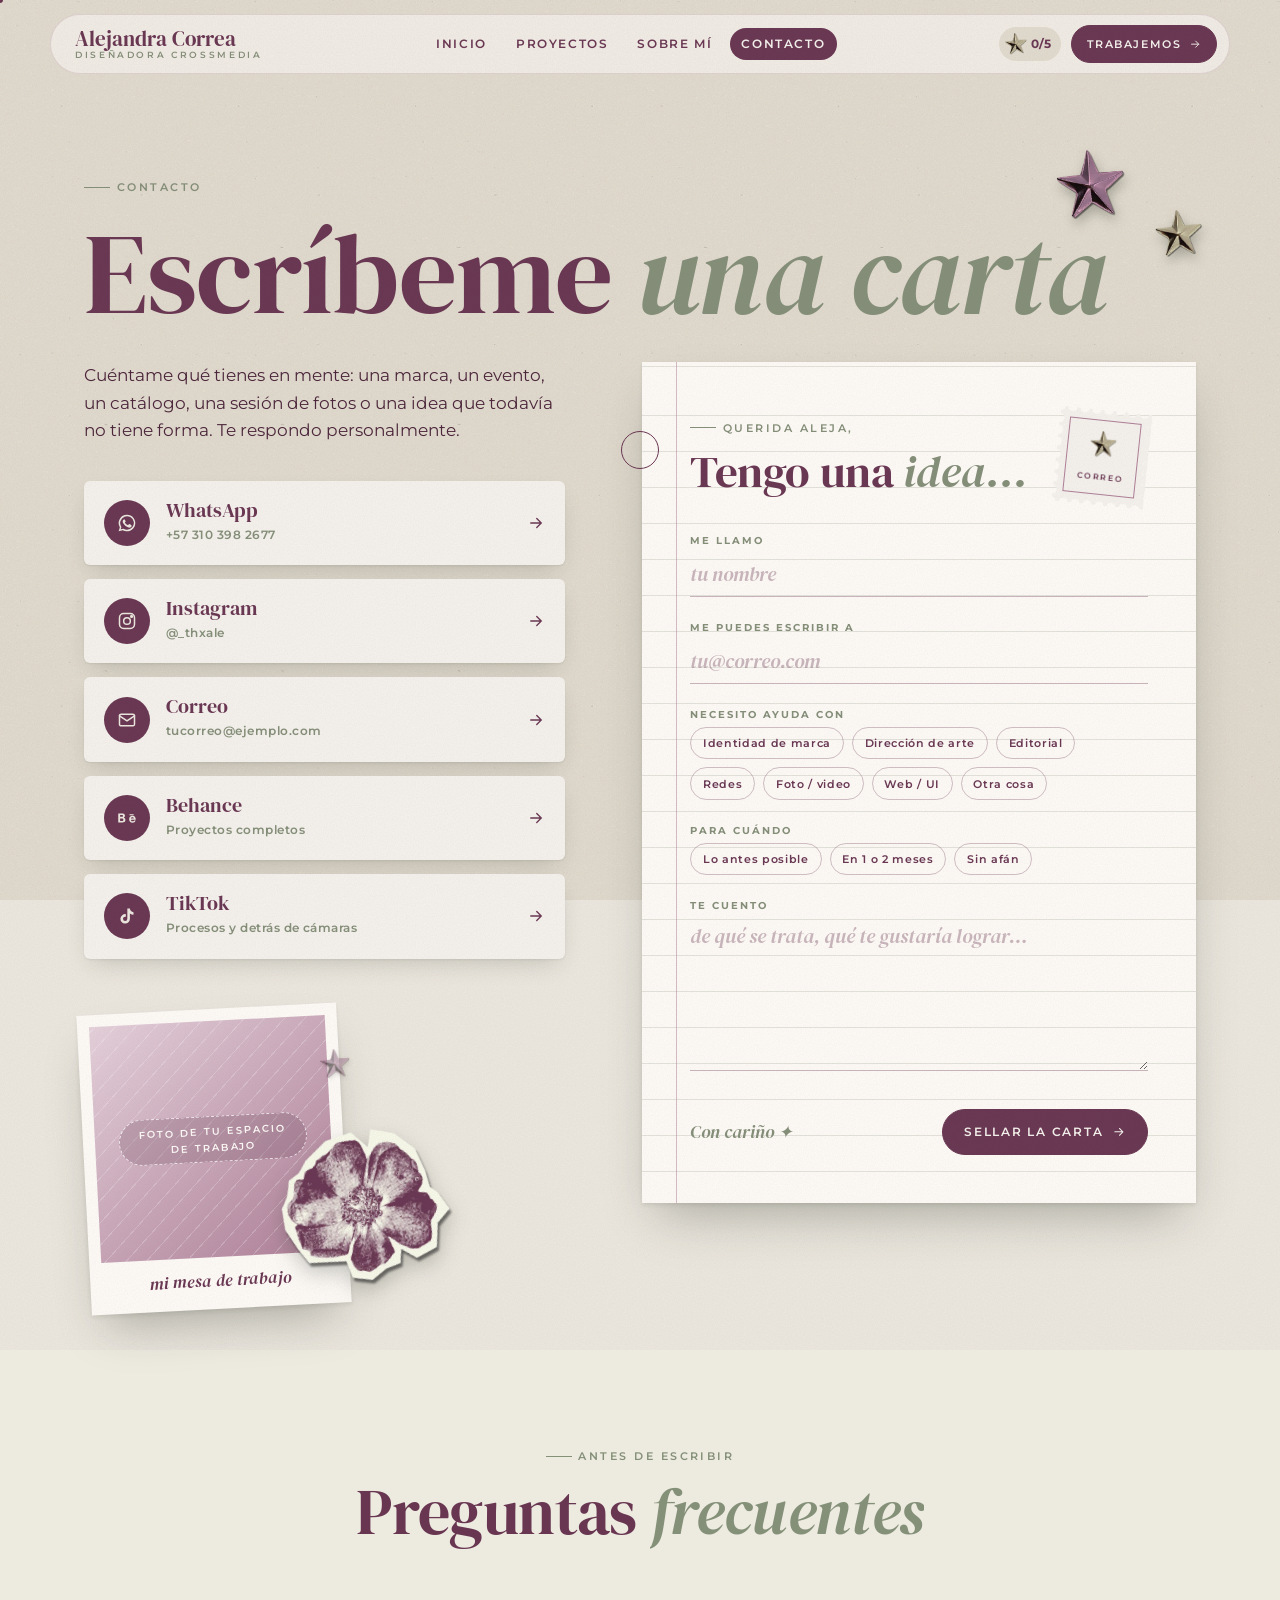
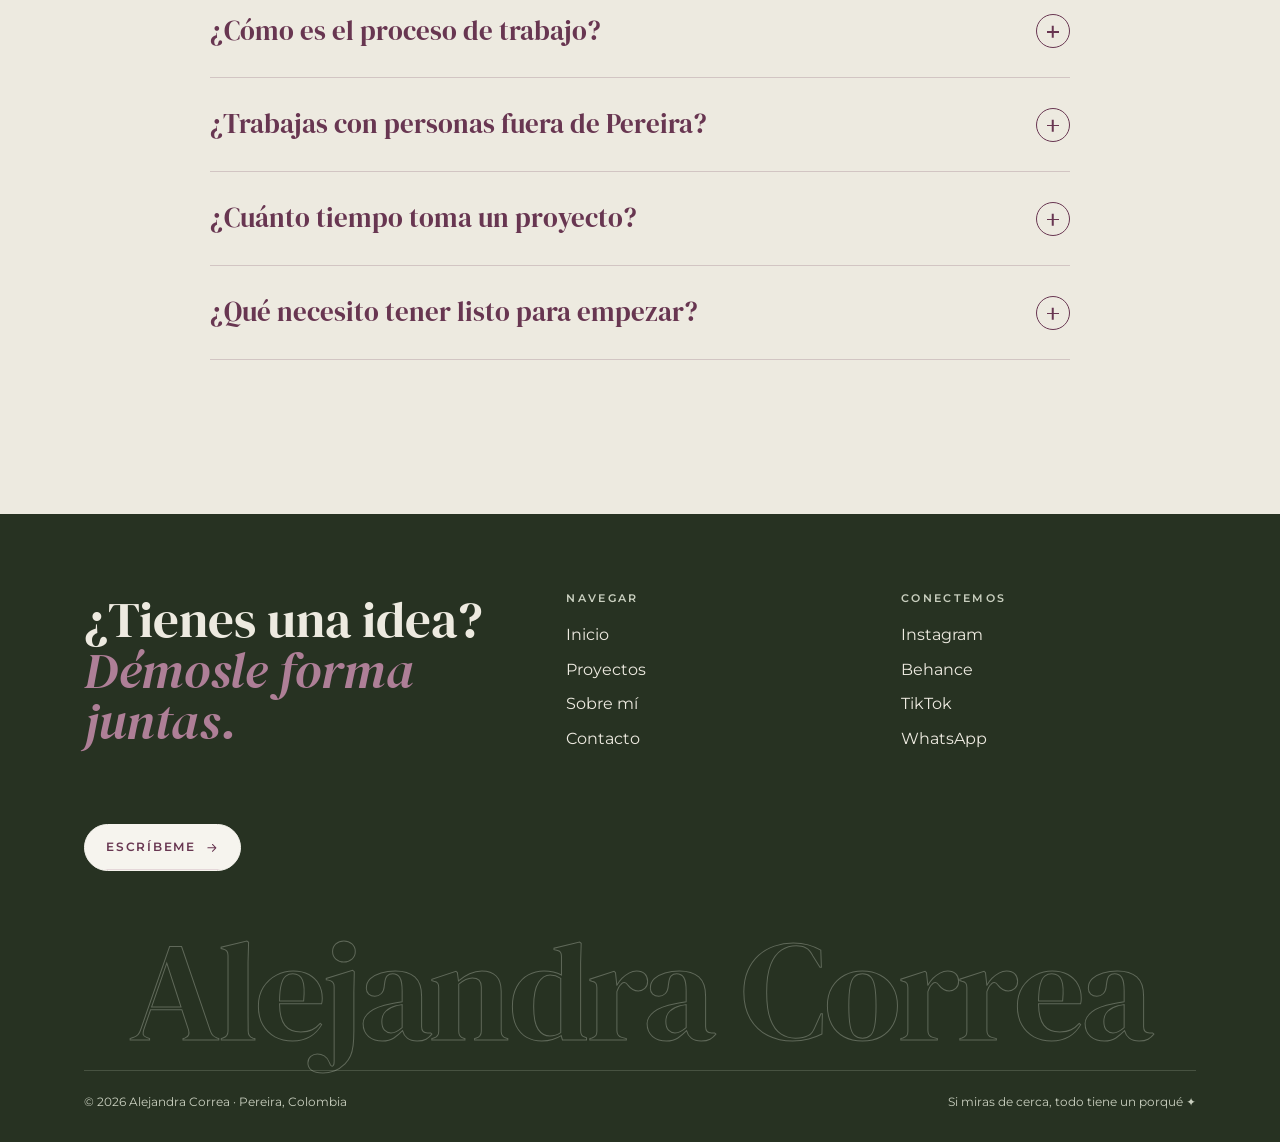
==== contacto.html @ 3d13c73e "Primera versión web" ====
<!DOCTYPE html>
<html lang="es">
<head>
  <meta charset="UTF-8">
  <meta name="viewport" content="width=device-width, initial-scale=1">
  <title>Contacto · Alejandra Correa</title>
  <meta name="description" content="Escríbele a Alejandra Correa para tu próximo proyecto de marca, editorial, fotografía o audiovisual.">
  <meta name="theme-color" content="#683651">
  <link rel="icon" href="assets/estrella-mora.webp">
  <link rel="preload" href="assets/fuentes/dm-serif-display-latin-400-normal.woff2" as="font" type="font/woff2" crossorigin>
  <link rel="stylesheet" href="css/styles.css">
</head>
<body data-pagina="contacto">
<main>
  <section class="cabecera-pag" style="padding-bottom:30px">
    <div class="contenedor">
      <span class="eyebrow" data-anim="subir">Contacto</span>
      <h1 class="titulo-anim">Escríbeme <em>una carta</em></h1>
    </div>
    <img class="estrella" src="assets/estrella-mora.webp" alt="" style="right:12%;top:150px" data-parallax="1" data-girar=".1">
    <img class="estrella" src="assets/estrella-oro.webp" alt="" style="right:6%;top:210px;width:48px" data-parallax="1.5" data-girar="-.08">
  </section>

  <section class="contenedor contacto-grid" style="padding-bottom:110px">
    <div>
      <p class="lead" data-anim="subir">Cuéntame qué tienes en mente: una marca, un evento, un catálogo, una sesión de fotos o una idea que todavía no tiene forma. Te respondo personalmente.</p>
      <div class="canales">
        <a class="canal" data-c="whatsapp" target="_blank" rel="noopener" data-anim="izq" style="--d:.05s"><i><svg viewBox="0 0 24 24" fill="currentColor"><path d="M12 2a10 10 0 00-8.6 15.1L2 22l5-1.3A10 10 0 1012 2zm0 18.2a8.2 8.2 0 01-4.2-1.2l-.3-.2-3 .8.8-2.9-.2-.3A8.2 8.2 0 1112 20.2zm4.5-6.1c-.2-.1-1.5-.7-1.7-.8s-.4-.1-.6.1-.7.8-.8 1-.3.2-.5.1a6.7 6.7 0 01-3.3-2.9c-.2-.4.2-.4.7-1.3.1-.2 0-.3 0-.4l-.8-1.8c-.2-.5-.4-.4-.6-.4h-.5a1 1 0 00-.7.3 3 3 0 00-.9 2.2 5.2 5.2 0 001.1 2.7 11.8 11.8 0 004.5 4c1.7.7 2.3.8 3.2.6a2.7 2.7 0 001.8-1.2 2.2 2.2 0 00.1-1.2c0-.1-.2-.2-.4-.3z"/></svg></i><span><b>WhatsApp</b><small></small></span><svg class="ir" viewBox="0 0 24 24" fill="none" stroke="currentColor" stroke-width="1.8" stroke-linecap="round"><path d="M5 12h14M13 6l6 6-6 6"/></svg></a>
        <a class="canal" data-c="instagram" target="_blank" rel="noopener" data-anim="izq" style="--d:.1s"><i><svg viewBox="0 0 24 24" fill="none" stroke="currentColor" stroke-width="1.8"><rect x="3" y="3" width="18" height="18" rx="5"/><circle cx="12" cy="12" r="4"/><circle cx="17.5" cy="6.5" r="1" fill="currentColor"/></svg></i><span><b>Instagram</b><small></small></span><svg class="ir" viewBox="0 0 24 24" fill="none" stroke="currentColor" stroke-width="1.8" stroke-linecap="round"><path d="M5 12h14M13 6l6 6-6 6"/></svg></a>
        <a class="canal" data-c="correo" data-anim="izq" style="--d:.15s"><i><svg viewBox="0 0 24 24" fill="none" stroke="currentColor" stroke-width="1.8" stroke-linecap="round" stroke-linejoin="round"><rect x="3" y="5" width="18" height="14" rx="2"/><path d="M3 7l9 6 9-6"/></svg></i><span><b>Correo</b><small></small></span><svg class="ir" viewBox="0 0 24 24" fill="none" stroke="currentColor" stroke-width="1.8" stroke-linecap="round"><path d="M5 12h14M13 6l6 6-6 6"/></svg></a>
        <a class="canal" data-c="behance" target="_blank" rel="noopener" data-anim="izq" style="--d:.2s"><i><svg viewBox="0 0 24 24" fill="currentColor"><path d="M8.2 11.3c.9-.4 1.4-1.1 1.4-2.1C9.6 7.1 8 6.5 6.2 6.5H1.5v11h4.9c1.9 0 3.7-.9 3.7-3 0-1.4-.7-2.7-1.9-3.2zM3.7 8.3h2.1c.8 0 1.5.2 1.5 1.1s-.6 1.2-1.4 1.2H3.7zm2.4 7.4H3.7v-3.1h2.4c1 0 1.6.4 1.6 1.5s-.7 1.6-1.6 1.6zM15 7.4h5v1.2h-5zM22.5 13.6c0-2.4-1.4-4.3-3.9-4.3s-4 1.8-4 4.2 1.5 4.1 4 4.1c1.9 0 3.1-.8 3.700-2.6h-1.9c-.2.7-1 1-1.7 1-1.2 0-1.9-.7-1.9-1.9h5.7zm-5.7-1c.1-1 .7-1.6 1.7-1.6s1.5.6 1.6 1.6z"/></svg></i><span><b>Behance</b><small></small></span><svg class="ir" viewBox="0 0 24 24" fill="none" stroke="currentColor" stroke-width="1.8" stroke-linecap="round"><path d="M5 12h14M13 6l6 6-6 6"/></svg></a>
        <a class="canal" data-c="tiktok" target="_blank" rel="noopener" data-anim="izq" style="--d:.25s"><i><svg viewBox="0 0 24 24" fill="currentColor"><path d="M16.6 5.8A4.3 4.3 0 0115.5 3h-3.1v12.4a2.6 2.6 0 11-2.6-2.6c.3 0 .5 0 .8.1V9.8a5.7 5.7 0 104.9 5.6V9.1a7.3 7.3 0 004.3 1.4V7.4a4.3 4.3 0 01-3.2-1.6z"/></svg></i><span><b>TikTok</b><small></small></span><svg class="ir" viewBox="0 0 24 24" fill="none" stroke="currentColor" stroke-width="1.8" stroke-linecap="round"><path d="M5 12h14M13 6l6 6-6 6"/></svg></a>
      </div>
      <div style="position:relative;margin-top:50px" data-anim="subir">
        <div class="polaroid" style="--r:-3deg;max-width:260px">
          <div class="ph ph--mora" style="--ar:1/1" data-label="Foto de tu espacio de trabajo"></div>
          <figcaption>mi mesa de trabajo</figcaption>
        </div>
        <img class="flor" src="assets/flor.webp" alt="" style="left:200px;top:120px;width:170px;transform:rotate(14deg)">
        <button class="estrella-oculta" data-id="contacto" data-color="mora" style="left:236px;top:40px"></button>
      </div>
    </div>

    <div>
      <div class="carta-escena" data-anim="der">
        <form class="carta" id="carta" novalidate>
          <div class="carta__encabezado">
            <div>
              <span class="eyebrow">Querida Aleja,</span>
              <h2 style="margin-top:12px">Tengo una <em>idea…</em></h2>
            </div>
            <div class="sello"><div class="sello__in"><img src="assets/estrella-oro.webp" alt=""><span>Correo</span></div></div>
          </div>
          <div class="campo">
            <label for="nombre">Me llamo</label>
            <input id="nombre" name="nombre" type="text" autocomplete="name" placeholder="tu nombre" required>
            <p class="error-campo">Cuéntame cómo te llamas.</p>
          </div>
          <div class="campo">
            <label for="correo">Me puedes escribir a</label>
            <input id="correo" name="correo" type="email" autocomplete="email" placeholder="tu@correo.com" required>
            <p class="error-campo">Revisa tu correo, parece incompleto.</p>
          </div>
          <div class="campo">
            <label>Necesito ayuda con</label>
            <div class="opciones">
              <input type="radio" name="tipo" id="t1" value="Identidad de marca"><label for="t1">Identidad de marca</label>
              <input type="radio" name="tipo" id="t2" value="Dirección de arte"><label for="t2">Dirección de arte</label>
              <input type="radio" name="tipo" id="t3" value="Diseño editorial"><label for="t3">Editorial</label>
              <input type="radio" name="tipo" id="t4" value="Redes sociales"><label for="t4">Redes</label>
              <input type="radio" name="tipo" id="t5" value="Fotografía / audiovisual"><label for="t5">Foto / video</label>
              <input type="radio" name="tipo" id="t6" value="Web / UI"><label for="t6">Web / UI</label>
              <input type="radio" name="tipo" id="t7" value="Otra cosa"><label for="t7">Otra cosa</label>
            </div>
          </div>
          <div class="campo">
            <label>Para cuándo</label>
            <div class="opciones">
              <input type="radio" name="presupuesto" id="p1" value="Lo antes posible"><label for="p1">Lo antes posible</label>
              <input type="radio" name="presupuesto" id="p2" value="En 1 o 2 meses"><label for="p2">En 1 o 2 meses</label>
              <input type="radio" name="presupuesto" id="p3" value="Sin afán"><label for="p3">Sin afán</label>
            </div>
          </div>
          <div class="campo">
            <label for="mensaje">Te cuento</label>
            <textarea id="mensaje" name="mensaje" rows="4" placeholder="de qué se trata, qué te gustaría lograr…" required></textarea>
            <p class="error-campo">Escríbeme aunque sea una línea.</p>
          </div>
          <div class="carta__pie">
            <span class="carta__firma">Con cariño ✦</span>
            <button class="btn" type="submit">Sellar la carta <svg viewBox="0 0 24 24" fill="none" stroke="currentColor" stroke-width="1.8" stroke-linecap="round" stroke-linejoin="round"><path d="M5 12h14M13 6l6 6-6 6"/></svg></button>
          </div>
        </form>
        <div class="sobre-envio" aria-hidden="true">
          <svg viewBox="0 0 400 260">
            <rect x="10" y="40" width="380" height="210" rx="6" fill="#E6D3DC" stroke="#683651" stroke-width="2"/>
            <path d="M10 250l150-110M390 250L240 140" stroke="#AE7F97" stroke-width="2" fill="none"/>
            <path class="solapa" d="M10 40l190 130L390 40z" fill="#D9BFCC" stroke="#683651" stroke-width="2" stroke-linejoin="round"/>
            <g class="lacre"><circle cx="200" cy="168" r="26" fill="#683651"/><path d="M200 150l5 11 12 1-9 8 3 12-11-6-11 6 3-12-9-8 12-1z" fill="#EDEAE0"/></g>
          </svg>
        </div>
      </div>

      <div class="gracias" role="status">
        <img src="assets/estrella-oro.webp" alt="" style="width:60px;margin:0 auto 14px">
        <h2>¡Carta sellada, <em id="gracias-nombre"></em>!</h2>
        <p>Ya está lista. Elige por dónde enviármela y te respondo pronto.</p>
        <div style="display:flex;gap:10px;justify-content:center;flex-wrap:wrap">
          <a class="btn" id="gracias-wa" target="_blank" rel="noopener">Enviar por WhatsApp</a>
          <a class="btn btn--linea" id="gracias-mail">Enviar por correo</a>
          <button class="btn btn--linea" id="gracias-copiar" type="button">Copiar mensaje</button>
        </div>
        <pre id="gracias-texto" style="white-space:pre-wrap;text-align:left;font-family:var(--f-texto);font-size:.82rem;background:var(--blanco);padding:18px;margin:26px auto 0;max-width:460px;box-shadow:var(--sombra)"></pre>
        <button class="enlace" id="gracias-otra" type="button" style="background-color:transparent;border:0;margin-top:20px;color:var(--ciruela)">Escribir otra carta</button>
      </div>
    </div>
  </section>

  <!-- ================= FAQ ================= -->
  <section class="seccion" style="padding-top:20px">
    <div class="contenedor">
      <div class="centrado" style="text-align:center;margin-bottom:40px">
        <span class="eyebrow" data-anim="subir">Antes de escribir</span>
        <h2 class="titulo-anim" style="margin-top:14px">Preguntas <em>frecuentes</em></h2>
      </div>
      <div class="faq" data-anim="subir">
        <details><summary>¿Cómo es el proceso de trabajo? <i></i></summary><div class="respuesta"><p>Empezamos con una conversación para entender tu proyecto. Luego investigo, te presento un concepto con moodboard y, cuando estamos de acuerdo, desarrollo las piezas con rondas de ajustes.</p></div></details>
        <details><summary>¿Trabajas con personas fuera de Pereira? <i></i></summary><div class="respuesta"><p>Sí. La mayoría del proceso es digital, así que puedo trabajar con proyectos de cualquier ciudad. Las sesiones de fotos presenciales se coordinan según la ubicación.</p></div></details>
        <details><summary>¿Cuánto tiempo toma un proyecto? <i></i></summary><div class="respuesta"><p>Depende del alcance: una serie de piezas puede tomar días, y una identidad completa unas semanas. Te doy un cronograma claro desde el inicio.</p></div></details>
        <details><summary>¿Qué necesito tener listo para empezar? <i></i></summary><div class="respuesta"><p>Solo ganas y una idea. Si tienes referencias, fotos o textos, ayudan mucho, pero también podemos construirlos juntas.</p></div></details>
      </div>
    </div>
  </section>
</main>
<script src="js/datos.js"></script>
<script src="js/main.js"></script>
</body>
</html>
---- css/styles.css ----
/* =========================================================
   ALEJANDRA CORREA · Portafolio
   Sistema visual: papel + collage + estructura digital
   ========================================================= */

/* Fuentes alojadas en la web (sin depender de Google) */
@font-face{font-family:"DM Serif Display";font-style:normal;font-weight:400;font-display:swap;src:url("../assets/fuentes/dm-serif-display-latin-400-normal.woff2") format("woff2")}
@font-face{font-family:"DM Serif Display";font-style:italic;font-weight:400;font-display:swap;src:url("../assets/fuentes/dm-serif-display-latin-400-italic.woff2") format("woff2")}
@font-face{font-family:"Montserrat";font-style:normal;font-weight:300;font-display:swap;src:url("../assets/fuentes/montserrat-latin-300-normal.woff2") format("woff2")}
@font-face{font-family:"Montserrat";font-style:normal;font-weight:400;font-display:swap;src:url("../assets/fuentes/montserrat-latin-400-normal.woff2") format("woff2")}
@font-face{font-family:"Montserrat";font-style:normal;font-weight:500;font-display:swap;src:url("../assets/fuentes/montserrat-latin-500-normal.woff2") format("woff2")}
@font-face{font-family:"Montserrat";font-style:normal;font-weight:600;font-display:swap;src:url("../assets/fuentes/montserrat-latin-600-normal.woff2") format("woff2")}
@font-face{font-family:"Montserrat";font-style:normal;font-weight:700;font-display:swap;src:url("../assets/fuentes/montserrat-latin-700-normal.woff2") format("woff2")}

:root {
  --crema: #EDEAE0;
  --crema-claro: #F6F4EE;
  --crema-oscuro: #E2DDCF;
  --ciruela: #683651;
  --ciruela-oscuro: #4A2539;
  --salvia: #849078;
  --salvia-claro: #C9CFBF;
  --mora: #AE7F97;
  --mora-claro: #E6D3DC;
  --pino: #273222;
  --blanco: #FFFDF8;

  --f-titulo: "DM Serif Display", Georgia, serif;
  --f-texto: "Montserrat", system-ui, sans-serif;

  --ancho: 1240px;
  --pad: clamp(20px, 5vw, 64px);
  --radio: 6px;
  --sombra: 0 1px 2px rgba(39, 50, 34, .08), 0 10px 24px -8px rgba(39, 50, 34, .22);
  --sombra-alta: 0 2px 4px rgba(39, 50, 34, .1), 0 24px 48px -16px rgba(39, 50, 34, .35);
  --ease: cubic-bezier(.2, .8, .2, 1);
  --rebote: cubic-bezier(.34, 1.56, .64, 1);
}

*, *::before, *::after { box-sizing: border-box; }
html { scroll-behavior: smooth; -webkit-text-size-adjust: 100%; }
body {
  margin: 0;
  font-family: var(--f-texto);
  font-size: 16px;
  line-height: 1.65;
  color: var(--ciruela-oscuro);
  background-color: var(--crema);
  overflow-x: hidden;
}
/* textura de papel en toda la web */
body::before {
  content: "";
  position: fixed; inset: 0;
  background-image: url("../assets/textura.jpg");
  background-size: 600px;
  mix-blend-mode: multiply;
  opacity: .32;
  pointer-events: none;
  z-index: 0;
}
/* grano */
body::after {
  content: "";
  position: fixed; inset: -50%;
  background-image: url("data:image/svg+xml,%3Csvg xmlns='http://www.w3.org/2000/svg' width='160' height='160'%3E%3Cfilter id='n'%3E%3CfeTurbulence type='fractalNoise' baseFrequency='.9' numOctaves='2' stitchTiles='stitch'/%3E%3CfeColorMatrix values='0 0 0 0 .25 0 0 0 0 .12 0 0 0 0 .2 0 0 0 .55 0'/%3E%3C/filter%3E%3Crect width='100%25' height='100%25' filter='url(%23n)'/%3E%3C/svg%3E");
  opacity: .16;
  pointer-events: none;
  z-index: 9990;
  animation: grano 1.2s steps(4) infinite;
}
@keyframes grano {
  0% { transform: translate(0, 0); } 25% { transform: translate(-3%, 2%); }
  50% { transform: translate(2%, -3%); } 75% { transform: translate(-2%, -1%); }
}
main, footer { position: relative; z-index: 1; }
main { overflow-x: clip; }
body > header { position: relative; z-index: 900; }

img, video { max-width: 100%; display: block; }
a { color: inherit; }
button { font: inherit; color: inherit; cursor: pointer; }
::selection { background: var(--mora); color: var(--blanco); }
:focus-visible { outline: 2px dashed var(--ciruela); outline-offset: 4px; }

.contenedor { width: 100%; max-width: var(--ancho); margin: 0 auto; padding: 0 var(--pad); }
.sr-only { position: absolute; width: 1px; height: 1px; overflow: hidden; clip: rect(0 0 0 0); white-space: nowrap; }

/* ---------- Tipografía ---------- */
h1, h2, h3, h4 { font-family: var(--f-titulo); font-weight: 400; line-height: 1.02; margin: 0; color: var(--ciruela); letter-spacing: -.01em; }
h1 { font-size: clamp(2.8rem, 7.2vw, 6.2rem); }
h2 { font-size: clamp(2.2rem, 5vw, 4.2rem); }
h3 { font-size: clamp(1.4rem, 2.4vw, 2rem); }
em, .it { font-style: italic; }
h1 em, h2 em, h3 em { color: var(--salvia); }
p { margin: 0 0 1em; }
.eyebrow {
  display: inline-flex; align-items: center; gap: .6em;
  font-size: .7rem; font-weight: 600; letter-spacing: .22em; text-transform: uppercase;
  color: var(--salvia);
}
.eyebrow::before { content: ""; width: 26px; height: 1px; background: currentColor; }
.lead { font-size: clamp(1rem, 1.3vw, 1.15rem); max-width: 54ch; }
.texto-suave { font-weight: 300; }

/* ---------- Botones ---------- */
.btn {
  --bg: var(--ciruela); --fg: var(--crema-claro);
  position: relative; display: inline-flex; align-items: center; gap: .7em;
  padding: .95em 1.7em; border-radius: 999px;
  background: var(--bg); color: var(--fg); border: 1px solid var(--bg);
  font-family: var(--f-texto); font-size: .78rem; font-weight: 600; letter-spacing: .14em; text-transform: uppercase;
  text-decoration: none; overflow: hidden; isolation: isolate;
  transition: color .4s var(--ease), border-color .4s var(--ease), transform .4s var(--ease);
}
.btn::before {
  content: ""; position: absolute; inset: 0; z-index: -1;
  background: var(--pino); transform: translateY(101%); border-radius: inherit;
  transition: transform .5s var(--ease);
}
.btn:hover::before { transform: translateY(0); }
.btn:hover { border-color: var(--pino); }
.btn svg { width: 1.1em; transition: transform .4s var(--ease); }
.btn:hover svg { transform: translateX(4px) rotate(-8deg); }
.btn--linea { --bg: transparent; --fg: var(--ciruela); border-color: var(--ciruela); }
.btn--linea::before { background: var(--ciruela); }
.btn--linea:hover { color: var(--crema-claro); }
.btn--crema { --bg: var(--crema-claro); --fg: var(--ciruela); }
.btn--crema::before { background: var(--mora); }
.btn--crema:hover { color: var(--blanco); border-color: var(--mora); }

.enlace {
  text-decoration: none; font-weight: 600; font-size: .8rem; letter-spacing: .12em; text-transform: uppercase;
  background: linear-gradient(currentColor, currentColor) 0 100% / 0 1px no-repeat;
  transition: background-size .4s var(--ease); padding-bottom: 2px;
}
.enlace:hover { background-size: 100% 1px; }

/* =========================================================
   NAVEGACIÓN
   ========================================================= */
.nav {
  position: fixed; top: 14px; left: 50%; transform: translateX(-50%);
  width: min(calc(100% - 28px), 1180px);
  display: flex; align-items: center; justify-content: space-between; gap: 20px;
  padding: 10px 12px 10px 24px;
  background: rgba(246, 244, 238, .78);
  backdrop-filter: blur(14px) saturate(1.2); -webkit-backdrop-filter: blur(14px) saturate(1.2);
  border: 1px solid rgba(104, 54, 81, .14);
  border-radius: 999px;
  z-index: 900;
  transition: transform .5s var(--ease), box-shadow .4s;
}
.nav.oculta { transform: translate(-50%, -140%); }
.nav.con-sombra { box-shadow: 0 10px 30px -14px rgba(74, 37, 57, .35); }
.logo { text-decoration: none; display: flex; flex-direction: column; line-height: .9; }
.logo b { font-family: var(--f-titulo); font-weight: 400; font-size: 1.32rem; color: var(--ciruela); }
.logo span { font-size: .55rem; letter-spacing: .3em; text-transform: uppercase; color: var(--salvia); font-weight: 600; margin-top: 3px; }
.nav__links { display: flex; gap: 6px; list-style: none; margin: 0; padding: 0; }
.nav__links a {
  display: block; padding: .55em 1em; border-radius: 999px; text-decoration: none;
  font-size: .72rem; font-weight: 600; letter-spacing: .14em; text-transform: uppercase; color: var(--ciruela);
  transition: background .3s, color .3s;
}
.nav__links a:hover { background: var(--mora-claro); }
.nav__links a[aria-current="page"] { background: var(--ciruela); color: var(--crema-claro); }
.nav__der { display: flex; align-items: center; gap: 10px; }
.contador-estrellas {
  display: inline-flex; align-items: center; gap: 4px; padding: 6px 10px 6px 6px; border-radius: 999px;
  background: var(--crema-oscuro); font-size: .72rem; font-weight: 700; color: var(--ciruela); border: 0;
}
.contador-estrellas img { width: 22px; height: 22px; object-fit: contain; }
.contador-estrellas.pulso { animation: pulso .7s var(--rebote); }
@keyframes pulso { 50% { transform: scale(1.25) rotate(-8deg); } }
.nav__cta { padding: .8em 1.3em; font-size: .7rem; }
.hamburguesa { display: none; width: 44px; height: 44px; border-radius: 50%; border: 0; background: var(--ciruela); position: relative; }
.hamburguesa span { position: absolute; left: 13px; right: 13px; height: 1.5px; background: var(--crema); transition: transform .4s var(--ease), opacity .3s; }
.hamburguesa span:nth-child(1) { top: 17px; } .hamburguesa span:nth-child(2) { top: 26px; }
.menu-abierto .hamburguesa span:nth-child(1) { transform: translateY(4.5px) rotate(45deg); }
.menu-abierto .hamburguesa span:nth-child(2) { transform: translateY(-4.5px) rotate(-45deg); }

.menu-movil {
  position: fixed; inset: 0; z-index: 850; background: var(--ciruela);
  display: flex; flex-direction: column; justify-content: center; padding: 100px var(--pad) 40px;
  clip-path: circle(0 at calc(100% - 50px) 40px); transition: clip-path .7s var(--ease);
  overflow: hidden;
}
.menu-abierto .menu-movil { clip-path: circle(150% at calc(100% - 50px) 40px); }
.menu-movil a { font-family: var(--f-titulo); font-size: clamp(2.6rem, 11vw, 4rem); color: var(--crema); text-decoration: none; line-height: 1.15; display: block; }
.menu-movil a em { color: var(--mora); }
.menu-movil .menu-movil__pie { margin-top: 40px; color: var(--mora-claro); font-size: .8rem; letter-spacing: .1em; }
.menu-movil .flor-deco { position: absolute; right: -60px; bottom: -40px; width: 260px; opacity: .9; transform: rotate(-20deg); }

/* =========================================================
   ELEMENTOS DE COLLAGE
   ========================================================= */
.estrella { position: absolute; width: 70px; pointer-events: none; filter: drop-shadow(2px 6px 6px rgba(39, 50, 34, .3)); will-change: transform; }
.flor { position: absolute; width: 220px; pointer-events: none; filter: drop-shadow(3px 8px 10px rgba(39, 50, 34, .25)); }
.cinta {
  position: absolute; width: 96px; height: 28px; background: rgba(201, 207, 191, .72);
  box-shadow: 0 1px 2px rgba(0, 0, 0, .08); z-index: 3;
  -webkit-mask: linear-gradient(90deg, transparent 0 2px, #000 2px calc(100% - 2px), transparent 0),
                url("data:image/svg+xml,%3Csvg xmlns='http://www.w3.org/2000/svg' width='6' height='28'%3E%3Cpath d='M0 0h6v28H0z'/%3E%3C/svg%3E");
}
.cinta--mora { background: rgba(174, 127, 151, .55); }

/* clip SVG */
.clip { position: absolute; width: 26px; z-index: 4; filter: drop-shadow(1px 2px 1px rgba(0, 0, 0, .25)); }

/* polaroid */
.polaroid {
  position: relative; background: var(--blanco); padding: 12px 12px 52px; box-shadow: var(--sombra-alta);
  transform: rotate(var(--r, -3deg));
}
.polaroid figcaption { position: absolute; left: 0; right: 0; bottom: 14px; text-align: center; font-family: var(--f-titulo); font-style: italic; color: var(--ciruela); font-size: 1.05rem; }

/* recorte con borde blanco */
.recorte { background: var(--blanco); padding: 7px; box-shadow: var(--sombra); }

/* trama de puntos */
.trama { background-image: radial-gradient(var(--mora) 1.1px, transparent 1.3px); background-size: 9px 9px; }

/* =========================================================
   PLACEHOLDERS (reemplazar por imagen/video real)
   ========================================================= */
.ph {
  --c1: var(--mora-claro); --c2: var(--mora);
  position: relative; width: 100%; aspect-ratio: var(--ar, 4/5); overflow: hidden;
  background:
    repeating-linear-gradient(-45deg, transparent 0 14px, rgba(255, 255, 255, .22) 14px 15px),
    linear-gradient(140deg, var(--c1), var(--c2));
  display: grid; place-items: center; color: var(--blanco); text-align: center;
}
.ph::after {
  content: attr(data-label);
  font-size: .62rem; font-weight: 600; letter-spacing: .2em; text-transform: uppercase;
  padding: .6em 1em; border: 1px dashed rgba(255, 255, 255, .8); border-radius: 999px; max-width: 80%;
  background: rgba(74, 37, 57, .18);
}
.ph--salvia { --c1: var(--salvia-claro); --c2: var(--salvia); }
.ph--ciruela { --c1: var(--mora); --c2: var(--ciruela); }
.ph--pino { --c1: var(--salvia); --c2: var(--pino); }
.ph--crema { --c1: var(--crema-claro); --c2: var(--crema-oscuro); color: var(--ciruela); }
.ph--crema::after { border-color: var(--mora); background: transparent; }
.ph--video::before {
  content: ""; position: absolute; width: 58px; height: 58px; border-radius: 50%;
  background: rgba(255, 253, 248, .9) url("data:image/svg+xml,%3Csvg xmlns='http://www.w3.org/2000/svg' viewBox='0 0 24 24'%3E%3Cpath d='M9 6.5v11l9-5.5z' fill='%23683651'/%3E%3C/svg%3E") center/26px no-repeat;
  top: calc(50% - 70px); left: calc(50% - 29px);
}
/* boceto: capa que revela la lupa */
.ph--boceto {
  background-color: var(--blanco);
  background-image:
    linear-gradient(rgba(132, 144, 120, .22) 1px, transparent 1px),
    linear-gradient(90deg, rgba(132, 144, 120, .22) 1px, transparent 1px);
  background-size: 22px 22px;
  color: var(--ciruela);
}
.ph--boceto::after { border-color: var(--ciruela); background: var(--blanco); color: var(--ciruela); }
.ph--boceto svg.trazos { position: absolute; inset: 8%; width: 84%; height: 84%; }
.ph img, .ph video { position: absolute; inset: 0; width: 100%; height: 100%; object-fit: cover; }
.ph:has(img)::after, .ph:has(video)::after, .ph:has(img)::before, .ph:has(video)::before { display: none; }

/* =========================================================
   LUPA: revela el boceto debajo de la pieza
   ========================================================= */
.lupa-zona { position: relative; overflow: hidden; }
.lupa-zona .capa-boceto {
  position: absolute; inset: 0; z-index: 2;
  -webkit-mask-image: radial-gradient(circle var(--lr, 0px) at var(--lx, 50%) var(--ly, 50%), #000 98%, transparent 100%);
          mask-image: radial-gradient(circle var(--lr, 0px) at var(--lx, 50%) var(--ly, 50%), #000 98%, transparent 100%);
  transition: --lr .3s;
}
.lupa-zona .capa-boceto .ph { height: 100%; aspect-ratio: auto; }
.lupa-pista {
  position: absolute; left: 12px; bottom: 12px; z-index: 3;
  display: inline-flex; align-items: center; gap: 6px;
  background: var(--blanco); color: var(--ciruela); border-radius: 999px; padding: 5px 11px 5px 7px;
  font-size: .62rem; font-weight: 700; letter-spacing: .14em; text-transform: uppercase; box-shadow: var(--sombra);
  transition: opacity .3s;
}
.lupa-pista svg { width: 16px; }
.lupa-zona:hover .lupa-pista { opacity: 0; }

/* =========================================================
   CURSOR PERSONALIZADO
   ========================================================= */
.cursor, .cursor-punto { position: fixed; top: 0; left: 0; pointer-events: none; z-index: 9995; display: none; }
.hay-cursor .cursor-punto { display: block; }
.hay-cursor .cursor { display: grid; }
.hay-cursor, .hay-cursor a, .hay-cursor button, .hay-cursor [data-arrastrable] { cursor: none; }
.hay-cursor input, .hay-cursor textarea { cursor: text; }
.cursor-punto { width: 6px; height: 6px; margin: -3px 0 0 -3px; background: var(--ciruela); border-radius: 50%; }
.cursor {
  width: 38px; height: 38px; margin: -19px 0 0 -19px; border: 1.5px solid var(--ciruela); border-radius: 50%;
  transition: width .35s var(--ease), height .35s var(--ease), margin .35s var(--ease), background .3s, border-color .3s;
  place-items: center;
}
.cursor .cursor-txt { font-size: .55rem; font-weight: 700; letter-spacing: .14em; text-transform: uppercase; color: var(--crema-claro); opacity: 0; transition: opacity .2s; }
.cursor.es-enlace { width: 60px; height: 60px; margin: -30px 0 0 -30px; background: rgba(174, 127, 151, .25); border-color: var(--mora); }
.cursor.es-ver { width: 86px; height: 86px; margin: -43px 0 0 -43px; background: var(--ciruela); border-color: var(--ciruela); }
.cursor.es-ver .cursor-txt, .cursor.es-arrastrar .cursor-txt { opacity: 1; }
.cursor.es-arrastrar { width: 70px; height: 70px; margin: -35px 0 0 -35px; background: var(--salvia); border-color: var(--salvia); }
.cursor.es-lupa { width: 150px; height: 150px; margin: -75px 0 0 -75px; border: 3px solid var(--ciruela); background: transparent; box-shadow: 0 0 0 5px rgba(255,253,248,.7), inset 0 0 18px rgba(104,54,81,.25); }
.cursor.es-lupa::after { content: ""; position: absolute; width: 46px; height: 10px; background: var(--ciruela); border-radius: 6px; right: -36px; bottom: -6px; transform: rotate(45deg); }

/* =========================================================
   ANIMACIONES DE ENTRADA
   ========================================================= */
[data-anim] { opacity: 0; transition: opacity 1s var(--ease), transform 1.1s var(--ease); transition-delay: var(--d, 0s); }
[data-anim="subir"] { transform: translateY(40px); }
[data-anim="caer"] { transform: translateY(-60px) rotate(calc(var(--r, 0deg) * -3 + 8deg)) scale(1.06); transition-timing-function: var(--rebote); }
[data-anim="izq"] { transform: translateX(-50px); }
[data-anim="der"] { transform: translateX(50px); }
[data-anim="escala"] { transform: scale(.85) rotate(-6deg); }
[data-anim].visible { opacity: 1; transform: translate(0) rotate(var(--r, 0deg)) scale(1); }

/* titulos con palabras que suben */
.titulo-anim .palabra { display: inline-block; overflow: hidden; vertical-align: top; padding-bottom: .08em; margin-bottom: -.08em; }
.titulo-anim .palabra > span { display: inline-block; transform: translateY(110%) rotate(4deg); transition: transform 1s var(--ease); transition-delay: calc(var(--i) * 70ms + var(--d, 0s)); }
.titulo-anim.visible .palabra > span { transform: none; }

/* flechas dibujadas */
.flecha { position: absolute; width: 90px; color: var(--ciruela); pointer-events: none; }
.flecha path { fill: none; stroke: currentColor; stroke-width: 2.2; stroke-linecap: round; stroke-linejoin: round; stroke-dasharray: var(--len, 300); stroke-dashoffset: var(--len, 300); transition: stroke-dashoffset 1.4s var(--ease) .3s; }
.flecha.visible path { stroke-dashoffset: 0; }
.nota-mano { position: absolute; font-family: var(--f-titulo); font-style: italic; color: var(--ciruela); font-size: 1rem; line-height: 1.1; transform: rotate(var(--r, -6deg)); white-space: nowrap; }

/* subrayado dibujado */
.subrayado { position: relative; white-space: nowrap; }
.subrayado svg { position: absolute; left: -4%; bottom: -.12em; width: 108%; height: .4em; overflow: visible; }
.subrayado path { fill: none; stroke: var(--mora); stroke-width: 3; stroke-linecap: round; stroke-dasharray: 400; stroke-dashoffset: 400; transition: stroke-dashoffset 1.2s var(--ease) .8s; }
.visible .subrayado path, .subrayado.visible path { stroke-dashoffset: 0; }

/* =========================================================
   CINTA DE TEXTO (marquee)
   ========================================================= */
.marquee { position: relative; overflow: hidden; padding: 16px 0; border-block: 1px solid rgba(104, 54, 81, .25); background: var(--crema-claro); }
.marquee__pista { display: flex; width: max-content; animation: desliza var(--vel, 38s) linear infinite; }
.marquee:hover .marquee__pista { animation-play-state: paused; }
.marquee__item { display: inline-flex; align-items: center; gap: 28px; padding-right: 28px; font-family: var(--f-titulo); font-style: italic; font-size: clamp(1.1rem, 2vw, 1.5rem); color: var(--ciruela); white-space: nowrap; }
.marquee__item img { width: 26px; }
@keyframes desliza { to { transform: translateX(-50%); } }
.marquee--inverso .marquee__pista { animation-direction: reverse; }
.marquee--ciruela { background: var(--ciruela); border-color: var(--ciruela); }
.marquee--ciruela .marquee__item { color: var(--crema); }

/* =========================================================
   SECCIONES
   ========================================================= */
.seccion { position: relative; padding: clamp(80px, 12vw, 160px) 0; }
.seccion > .contenedor, .cabecera-pag > .contenedor { position: relative; z-index: 2; }
.seccion__cabeza { display: flex; flex-wrap: wrap; justify-content: space-between; align-items: end; gap: 24px; margin-bottom: clamp(40px, 6vw, 72px); }
.seccion__cabeza h2 { max-width: 14ch; }
.seccion__cabeza p { max-width: 40ch; margin: 0; }
.centrado { text-align: center; }
.centrado .seccion__cabeza { flex-direction: column; align-items: center; }

/* ---------- HERO (inicio) ---------- */
.hero { min-height: 100svh; padding: 130px 0 70px; display: flex; align-items: center; overflow: hidden; }
.hero__grid { display: grid; grid-template-columns: 1.05fr 1fr; gap: clamp(30px, 5vw, 70px); align-items: center; }
.hero h1 { margin: 22px 0 26px; }
.hero h1 .linea { display: block; }
.hero__acciones { display: flex; flex-wrap: wrap; gap: 12px; margin-top: 34px; }
.hero__datos { display: flex; gap: 34px; margin-top: 48px; padding-top: 22px; border-top: 1px solid rgba(104, 54, 81, .2); max-width: 470px; }
.hero__datos b { display: block; font-family: var(--f-titulo); font-weight: 400; font-size: 2.2rem; color: var(--ciruela); line-height: 1; }
.hero__datos span { font-size: .72rem; letter-spacing: .08em; text-transform: uppercase; color: var(--salvia); font-weight: 600; }

/* mesa de collage arrastrable */
.collage { position: relative; aspect-ratio: 1 / 1.02; width: 100%; max-width: 580px; justify-self: end; }
.collage [data-arrastrable] { position: absolute; touch-action: none; user-select: none; -webkit-user-select: none; }
.collage [data-arrastrable].arrastrando { z-index: 50 !important; filter: drop-shadow(0 24px 22px rgba(39, 50, 34, .35)); }
.collage .polaroid { width: 58%; left: 22%; top: 8%; z-index: 5; }
.collage .polaroid .ph { --ar: 4/4.6; }
.collage .papel-nota {
  width: 42%; left: 0; top: 56%; z-index: 6; --r: -7deg; transform: rotate(var(--r));
  background: url("../assets/papel.webp") center/cover; padding: 26px 22px 22px; box-shadow: var(--sombra);
  font-family: var(--f-titulo); font-size: clamp(1rem, 1.6vw, 1.3rem); line-height: 1.2; color: var(--ciruela);
}
.collage .papel-nota small { display: block; font-family: var(--f-texto); font-size: .62rem; letter-spacing: .18em; text-transform: uppercase; color: var(--salvia); margin-top: 10px; font-weight: 600; }
.collage .flor-c { width: 40%; right: -4%; top: 52%; z-index: 7; }
.collage .flor-c img { filter: drop-shadow(3px 8px 10px rgba(39, 50, 34, .25)); }
.collage .sello-c { width: 30%; right: 2%; top: 0; z-index: 4; --r: 8deg; transform: rotate(var(--r)); }
.collage .estrella-c { width: 15%; z-index: 9; }
.collage .estrella-c img { filter: drop-shadow(2px 6px 6px rgba(39, 50, 34, .3)); }
.collage .etiqueta-c {
  left: 54%; top: 84%; z-index: 8; --r: 4deg; transform: rotate(var(--r));
  background: var(--salvia); color: var(--crema-claro); padding: 8px 14px; font-size: .62rem; font-weight: 700; letter-spacing: .2em; text-transform: uppercase;
  box-shadow: var(--sombra);
}
.pista-arrastrar { position: absolute; left: 50%; bottom: -34px; transform: translateX(-50%); font-family: var(--f-titulo); font-style: italic; color: var(--salvia); white-space: nowrap; font-size: 1rem; display: flex; align-items: center; gap: 8px; }
.pista-arrastrar svg { width: 34px; }

/* sello postal con borde perforado */
.sello {
  --c: var(--crema-claro);
  position: relative; background: var(--c); padding: 10px;
  --m: linear-gradient(#000 0 0) center / calc(100% - 9px) calc(100% - 9px) no-repeat,
       radial-gradient(circle at center, transparent 4.2px, #000 4.8px) -6px -6px / 12px 12px;
  -webkit-mask: var(--m); mask: var(--m);
  filter: drop-shadow(0 2px 3px rgba(0, 0, 0, .15));
}
.sello__in { border: 1px solid var(--mora); padding: 10px; text-align: center; color: var(--ciruela); }
.sello__in b { font-family: var(--f-titulo); font-weight: 400; font-size: 1.8rem; display: block; line-height: 1; }
.sello__in span { font-size: .5rem; letter-spacing: .2em; text-transform: uppercase; font-weight: 600; }
.sello__in img { width: 46%; margin: 4px auto; }

/* ---------- SERVICIOS como carpetas ---------- */
.carpetas { display: grid; grid-template-columns: repeat(2, 1fr); gap: clamp(28px, 4vw, 54px) clamp(20px, 3vw, 40px); max-width: 980px; margin: 0 auto; }
.carpeta { position: relative; padding-top: 70px; text-decoration: none; display: block; }
.carpeta__foto {
  position: absolute; top: 0; left: 12%; width: 62%; z-index: 1; transform: rotate(var(--r, -3deg));
  transition: transform .6s var(--rebote);
}
.carpeta__foto .ph { --ar: 16/10; }
.carpeta__cuerpo {
  --fc: var(--mora-claro);
  position: relative; z-index: 2; background: var(--fc); border-radius: 4px 10px 10px 10px; padding: 34px 28px 28px; min-height: 190px;
  box-shadow: var(--sombra); transition: transform .5s var(--ease), box-shadow .5s;
  display: flex; flex-direction: column; justify-content: flex-end;
}
.carpeta__cuerpo::before {
  content: attr(data-pestana); position: absolute; left: 0; top: -26px; height: 27px; padding: 6px 18px 0 14px;
  background: var(--fc); border-radius: 8px 14px 0 0; font-size: .58rem; font-weight: 700; letter-spacing: .2em; text-transform: uppercase; color: var(--ciruela);
}
.carpeta h3 { font-size: clamp(1.5rem, 2.4vw, 2rem); margin-bottom: 6px; }
.carpeta p { font-size: .88rem; margin: 0; max-width: 34ch; }
.carpeta__icono { position: absolute; right: 20px; top: 18px; width: 54px; transition: transform .6s var(--rebote); }
.carpeta:hover .carpeta__foto { transform: translateY(-34px) rotate(calc(var(--r, -3deg) * -1.4)); }
.carpeta:hover .carpeta__cuerpo { transform: translateY(4px); }
.carpeta:hover .carpeta__icono { transform: rotate(-24deg) scale(1.12); }
.carpeta--salvia .carpeta__cuerpo { --fc: var(--salvia-claro); }
.carpeta--crema .carpeta__cuerpo { --fc: var(--crema-oscuro); }
.carpeta--mora .carpeta__cuerpo { --fc: #D9BFCC; }

/* ---------- Sección oscura con notas ---------- */
.oscura { background: var(--ciruela); color: var(--crema); overflow: hidden; }
.oscura h2 { color: var(--crema); }
.oscura h2 em { color: var(--mora-claro); }
.oscura .eyebrow { color: var(--mora-claro); }
.notas { display: flex; width: max-content; gap: 30px; padding: 30px 0 50px; animation: desliza 50s linear infinite; }
.notas:hover { animation-play-state: paused; }
.nota {
  flex: none; width: 240px; min-height: 210px; padding: 30px 24px 22px; background: var(--crema-claro); color: var(--ciruela);
  transform: rotate(var(--r, -2deg)); box-shadow: 0 18px 30px -18px rgba(0, 0, 0, .55);
  display: flex; flex-direction: column; align-items: center; text-align: center; gap: 16px; position: relative;
  transition: transform .5s var(--rebote);
}
.nota:hover { transform: rotate(0) translateY(-10px) scale(1.04); }
.nota:nth-child(4n+2) { background: var(--salvia-claro); }
.nota:nth-child(4n+3) { background: var(--mora-claro); }
.nota:nth-child(4n+4) { background: #F2EAC9; }
.nota svg { width: 44px; color: var(--ciruela); }
.nota p { font-family: var(--f-titulo); font-style: italic; font-size: 1.12rem; line-height: 1.25; margin: 0; }
.nota .cinta { top: -12px; left: calc(50% - 48px); transform: rotate(-3deg); }

/* ---------- Rayas + cita (en lugar de testimonios) ---------- */
.rayas {
  background: repeating-linear-gradient(90deg, var(--salvia-claro) 0 22px, var(--crema-claro) 22px 44px);
  padding: clamp(80px, 11vw, 140px) 0;
}
.cita-sello { max-width: 640px; margin: 0 auto; position: relative; }
.cita-sello .sello { --c: var(--blanco); padding: 18px; }
.cita-sello .sello__in { padding: clamp(36px, 6vw, 64px) clamp(24px, 6vw, 70px); border-style: dashed; }
.cita-sello blockquote { margin: 0; font-family: var(--f-titulo); font-size: clamp(1.4rem, 2.8vw, 2.1rem); line-height: 1.25; color: var(--ciruela); }
.cita-sello cite { display: block; margin-top: 22px; font-style: normal; font-size: .7rem; letter-spacing: .2em; text-transform: uppercase; color: var(--salvia); font-weight: 700; }
.cita-sello .estampa { position: absolute; right: -40px; bottom: -40px; width: 130px; z-index: 3; transform: rotate(12deg); }
.cita-sello .estampa .sello__in { padding: 10px; }

/* ---------- Proyectos destacados (inicio) ---------- */
.destacados { display: grid; grid-template-columns: repeat(12, 1fr); gap: clamp(20px, 3vw, 36px); }
.tarjeta-proy { text-decoration: none; display: block; position: relative; }
.tarjeta-proy:nth-child(1) { grid-column: 1 / span 7; }
.tarjeta-proy:nth-child(2) { grid-column: 8 / span 5; margin-top: 90px; }
.tarjeta-proy:nth-child(3) { grid-column: 2 / span 5; margin-top: -120px; }
.tarjeta-proy:nth-child(4) { grid-column: 7 / span 6; margin-top: 70px; }
.tarjeta-proy .marco { transform: rotate(var(--r, 0deg)); transition: transform .6s var(--ease); background: var(--blanco); padding: 10px; box-shadow: var(--sombra); }
.tarjeta-proy:hover .marco { transform: rotate(0deg) translateY(-6px); box-shadow: var(--sombra-alta); }
.tarjeta-proy .marco .ph { transition: transform .8s var(--ease); }
.tarjeta-proy:hover .marco .ph { transform: scale(1.03); }
.tarjeta-proy__info { display: flex; justify-content: space-between; align-items: baseline; gap: 12px; margin-top: 18px; }
.tarjeta-proy h3 { font-size: clamp(1.4rem, 2.2vw, 1.9rem); }
.tarjeta-proy small { font-size: .66rem; letter-spacing: .16em; text-transform: uppercase; color: var(--salvia); font-weight: 600; white-space: nowrap; }
.tarjeta-proy .num { font-family: var(--f-titulo); font-style: italic; color: var(--mora); }
.etiquetas { display: flex; flex-wrap: wrap; gap: 6px; margin-top: 10px; }
.etiqueta { font-size: .6rem; font-weight: 600; letter-spacing: .14em; text-transform: uppercase; padding: 5px 10px; border-radius: 999px; border: 1px solid rgba(104, 54, 81, .3); color: var(--ciruela); }

/* ---------- Cierre / CTA ---------- */
.cierre { text-align: center; overflow: hidden; }
.cierre h2 { font-size: clamp(3rem, 10vw, 8.5rem); line-height: .92; }
.cierre p { margin: 28px auto 36px; max-width: 46ch; }

/* ---------- FOOTER ---------- */
.footer { background: var(--pino); color: var(--crema); padding: 80px 0 30px; overflow: hidden; }
.footer__grid { display: grid; grid-template-columns: 1.5fr 1fr 1fr; gap: 40px; }
.footer h4 { font-family: var(--f-texto); font-size: .66rem; letter-spacing: .22em; text-transform: uppercase; color: var(--salvia-claro); font-weight: 600; margin-bottom: 18px; }
.footer ul { list-style: none; margin: 0; padding: 0; display: grid; gap: 8px; }
.footer a { text-decoration: none; color: var(--crema); }
.footer a.btn { color: var(--fg); }
.footer a.btn:hover { color: var(--blanco); }
.footer a:hover { color: var(--mora-claro); }
.footer__grande { font-family: var(--f-titulo); font-size: clamp(2rem, 4vw, 3.2rem); line-height: 1; color: var(--crema); }
.footer__grande em { color: var(--mora); }
.footer__firma { font-family: var(--f-titulo); font-size: clamp(2.6rem, 11vw, 10.4rem); line-height: .85; color: transparent; -webkit-text-stroke: 1px rgba(201, 207, 191, .35); margin: 60px 0 20px; white-space: nowrap; letter-spacing: -.02em; text-align: center; }
.footer__base { display: flex; flex-wrap: wrap; justify-content: space-between; gap: 12px; font-size: .72rem; color: var(--salvia-claro); border-top: 1px solid rgba(201, 207, 191, .2); padding-top: 22px; }

/* =========================================================
   PÁGINA PROYECTOS
   ========================================================= */
.cabecera-pag { padding: 170px 0 60px; position: relative; overflow: hidden; }
.cabecera-pag h1 { font-size: clamp(3rem, 9vw, 7.4rem); margin-top: 18px; }
.cabecera-pag .lead { margin-top: 24px; }

.barra-proy { display: flex; flex-wrap: wrap; justify-content: space-between; align-items: center; gap: 18px; padding: 18px 0; border-block: 1px solid rgba(104, 54, 81, .2); margin-bottom: 40px; position: sticky; top: 84px; z-index: 20; background: rgba(237, 234, 224, .9); backdrop-filter: blur(8px); -webkit-backdrop-filter: blur(8px); }
.filtros { display: flex; flex-wrap: wrap; gap: 8px; }
.filtro { border: 1px solid rgba(104, 54, 81, .3); background: transparent; border-radius: 999px; padding: .55em 1.1em; font-size: .68rem; font-weight: 600; letter-spacing: .12em; text-transform: uppercase; color: var(--ciruela); transition: all .3s; }
.filtro:hover { border-color: var(--ciruela); }
.filtro.activo { background: var(--ciruela); color: var(--crema-claro); border-color: var(--ciruela); }
.filtro sup { font-size: .55rem; margin-left: 3px; opacity: .7; }
.vistas { display: inline-flex; background: var(--crema-oscuro); border-radius: 999px; padding: 4px; }
.vista { border: 0; background: transparent; border-radius: 999px; padding: .55em 1.1em; font-size: .68rem; font-weight: 600; letter-spacing: .12em; text-transform: uppercase; color: var(--ciruela); display: inline-flex; gap: 6px; align-items: center; }
.vista svg { width: 14px; }
.vista.activa { background: var(--blanco); box-shadow: var(--sombra); }

.lista-proy { display: grid; grid-template-columns: repeat(3, 1fr); gap: 50px 30px; }
.lista-proy .tarjeta-proy { grid-column: auto !important; margin: 0 !important; transition: opacity .4s, transform .5s var(--ease); }
.lista-proy .tarjeta-proy.oculto { display: none; }
.lista-proy .tarjeta-proy:nth-child(3n+2) { transform: translateY(40px); }

.mesa {
  position: relative; height: 900px; border-radius: 14px; overflow: hidden;
  background: var(--crema-oscuro) url("../assets/textura.jpg") center/500px; background-blend-mode: multiply;
  box-shadow: inset 0 0 0 1px rgba(104, 54, 81, .12), inset 0 30px 60px -40px rgba(39, 50, 34, .4);
}
.mesa__item { position: absolute; width: 250px; touch-action: none; user-select: none; -webkit-user-select: none; transition: opacity .4s, filter .3s; }
.mesa__item .marco { background: var(--blanco); padding: 9px 9px 14px; box-shadow: var(--sombra); transform: rotate(var(--r)); transition: transform .3s var(--ease), box-shadow .3s; }
.mesa__item:hover .marco { box-shadow: var(--sombra-alta); }
.mesa__item.arrastrando .marco { transform: rotate(0) scale(1.06); box-shadow: 0 30px 50px -20px rgba(39, 50, 34, .5); }
.mesa__item h3 { font-size: 1.15rem; margin-top: 10px; }
.mesa__item small { font-size: .58rem; letter-spacing: .16em; text-transform: uppercase; color: var(--salvia); font-weight: 600; }
.mesa__item .abrir { position: absolute; top: -10px; right: -10px; width: 40px; height: 40px; border-radius: 50%; background: var(--ciruela); color: var(--crema); display: grid; place-items: center; text-decoration: none; box-shadow: var(--sombra); z-index: 2; transition: transform .4s var(--rebote); }
.mesa__item .abrir:hover { transform: scale(1.15) rotate(-12deg); }
.mesa__item .abrir svg { width: 16px; }
.mesa__item.oculto { opacity: .12; filter: grayscale(1); pointer-events: none; }
.mesa__pista { position: absolute; left: 24px; bottom: 20px; font-family: var(--f-titulo); font-style: italic; color: var(--ciruela); font-size: 1.1rem; z-index: 0; }
.mesa__deco { position: absolute; pointer-events: none; }
[hidden] { display: none !important; }

/* =========================================================
   FICHA DE PROYECTO
   ========================================================= */
.ficha-hero { padding: 160px 0 60px; }
.ficha-hero__top { display: grid; grid-template-columns: 1.4fr 1fr; gap: 50px; align-items: end; }
.ficha-hero h1 { font-size: clamp(3rem, 8vw, 6.6rem); margin: 18px 0 10px; }
.ficha-hero .cliente { font-family: var(--f-titulo); font-style: italic; color: var(--salvia); font-size: clamp(1.3rem, 2vw, 1.7rem); }
.ficha-tecnica { display: grid; grid-template-columns: 1fr 1fr; gap: 0; border-top: 1px solid rgba(104, 54, 81, .25); }
.ficha-tecnica div { padding: 14px 0; border-bottom: 1px solid rgba(104, 54, 81, .25); }
.ficha-tecnica div:nth-child(odd) { padding-right: 16px; }
.ficha-tecnica dt { font-size: .6rem; letter-spacing: .2em; text-transform: uppercase; color: var(--salvia); font-weight: 700; }
.ficha-tecnica dd { margin: 4px 0 0; font-size: .9rem; color: var(--ciruela); }
.ficha-portada { margin-top: 60px; position: relative; }
.ficha-portada .marco { background: var(--blanco); padding: 12px; box-shadow: var(--sombra-alta); }
.ficha-portada .ph { --ar: 16/8; }

.bloque { display: grid; grid-template-columns: 220px 1fr; gap: 40px; padding: clamp(50px, 7vw, 90px) 0; border-top: 1px solid rgba(104, 54, 81, .15); }
.bloque__num { font-family: var(--f-titulo); font-size: 4.5rem; line-height: .9; color: var(--mora); }
.bloque__num small { display: block; font-family: var(--f-texto); font-size: .62rem; letter-spacing: .22em; text-transform: uppercase; color: var(--salvia); font-weight: 700; margin-top: 10px; }
.bloque h2 { font-size: clamp(1.9rem, 3.5vw, 3rem); margin-bottom: 22px; max-width: 18ch; }
.bloque p { max-width: 62ch; }
.paleta-proy { display: flex; gap: 10px; margin-top: 26px; flex-wrap: wrap; }
.paleta-proy button { width: 74px; height: 96px; border: 0; border-radius: 40px 40px 6px 6px; display: flex; align-items: flex-end; justify-content: center; padding-bottom: 10px; font-size: .55rem; font-weight: 700; letter-spacing: .1em; box-shadow: var(--sombra); transition: transform .4s var(--rebote); }
.paleta-proy button:hover { transform: translateY(-8px) rotate(-4deg); }

.proceso-pasos { display: grid; grid-template-columns: repeat(4, 1fr); gap: 16px; margin-top: 30px; }
.paso { background: var(--crema-claro); padding: 22px 18px; border-radius: 4px; box-shadow: var(--sombra); transform: rotate(var(--r, 0deg)); position: relative; }
.paso b { font-family: var(--f-titulo); font-weight: 400; font-size: 1.25rem; color: var(--ciruela); display: block; margin-bottom: 6px; }
.paso span { font-size: .82rem; }
.paso i { position: absolute; top: 12px; right: 14px; font-family: var(--f-titulo); color: var(--mora); font-size: .95rem; }

/* antes / después */
.antes-despues { position: relative; overflow: hidden; background: var(--blanco); padding: 12px; box-shadow: var(--sombra-alta); --pos: 50%; }
.antes-despues__marco { position: relative; overflow: hidden; }
.antes-despues .ph { --ar: 16/9; }
.antes-despues .capa-antes { position: absolute; inset: 0; clip-path: inset(0 calc(100% - var(--pos)) 0 0); }
.antes-despues .capa-antes .ph { height: 100%; }
.antes-despues input[type="range"] { position: absolute; inset: 0; width: 100%; height: 100%; opacity: 0; cursor: ew-resize; z-index: 5; margin: 0; }
.antes-despues .divisor { position: absolute; top: 0; bottom: 0; left: var(--pos); width: 2px; background: var(--blanco); z-index: 4; pointer-events: none; box-shadow: 0 0 0 1px rgba(104, 54, 81, .2); }
.antes-despues .divisor::after { content: ""; position: absolute; top: 50%; left: 50%; width: 52px; height: 52px; transform: translate(-50%, -50%); border-radius: 50%; background: var(--ciruela) url("data:image/svg+xml,%3Csvg xmlns='http://www.w3.org/2000/svg' viewBox='0 0 24 24' fill='none' stroke='%23EDEAE0' stroke-width='2' stroke-linecap='round' stroke-linejoin='round'%3E%3Cpath d='M9 6l-6 6 6 6M15 6l6 6-6 6'/%3E%3C/svg%3E") center/22px no-repeat; box-shadow: var(--sombra); }
.antes-despues .rotulo { position: absolute; top: 24px; z-index: 3; background: var(--blanco); color: var(--ciruela); padding: 5px 12px; font-size: .6rem; font-weight: 700; letter-spacing: .2em; text-transform: uppercase; border-radius: 999px; pointer-events: none; }
.antes-despues .rotulo--a { left: 24px; } .antes-despues .rotulo--d { right: 24px; }

.galeria { display: grid; grid-template-columns: repeat(6, 1fr); gap: 20px; }
.galeria > * { grid-column: span 2; }
.galeria > .ancho { grid-column: span 4; }
.galeria > .completo { grid-column: 1 / -1; }
.galeria .marco { background: var(--blanco); padding: 8px; box-shadow: var(--sombra); transform: rotate(var(--r, 0deg)); }
.telefono { width: 100%; max-width: 280px; margin: 0 auto; border-radius: 36px; padding: 10px; background: var(--pino); box-shadow: var(--sombra-alta); transform: rotate(var(--r, -4deg)); }
.telefono .ph { --ar: 9/19; border-radius: 28px; }

.siguiente { display: block; text-decoration: none; text-align: center; padding: clamp(80px, 12vw, 150px) 0; border-top: 1px solid rgba(104, 54, 81, .15); position: relative; overflow: hidden; }
.siguiente small { font-size: .66rem; letter-spacing: .24em; text-transform: uppercase; color: var(--salvia); font-weight: 700; }
.siguiente h2 { font-size: clamp(3rem, 9vw, 7.5rem); margin-top: 16px; transition: letter-spacing .6s var(--ease), color .4s; }
.siguiente:hover h2 { letter-spacing: .02em; color: var(--mora); }
.siguiente .vista-previa { position: absolute; width: 240px; pointer-events: none; opacity: 0; transform: translate(-50%, -50%) rotate(-6deg) scale(.8); transition: opacity .3s, transform .5s var(--rebote); z-index: 2; left: 0; top: 0; }
.siguiente:hover .vista-previa { opacity: 1; transform: translate(-50%, -50%) rotate(-6deg) scale(1); }

/* =========================================================
   SOBRE MÍ
   ========================================================= */
.sobre-hero { padding: 160px 0 80px; }
.sobre-hero__grid { display: grid; grid-template-columns: 1fr 1.1fr; gap: clamp(40px, 6vw, 90px); align-items: center; }
.sobre-foto { position: relative; max-width: 460px; width: 100%; }
.sobre-foto .polaroid { --r: -4deg; }
.sobre-foto .polaroid .ph { --ar: 4/5; }
.sobre-foto .polaroid--atras { position: absolute; inset: 0; --r: 5deg; z-index: -1; background: var(--crema-claro); }
.sobre-hero h1 { font-size: clamp(3rem, 8vw, 6.4rem); margin: 18px 0 28px; }
.sobre-hero h1 .firma { font-style: italic; color: var(--salvia); }

.manifiesto { background: var(--crema-claro); }
.manifiesto__texto { font-family: var(--f-titulo); font-size: clamp(1.6rem, 3.4vw, 2.9rem); line-height: 1.22; color: var(--ciruela); max-width: 26ch; margin: 0 auto; text-align: center; }
.manifiesto__texto .w { opacity: .14; transition: opacity .3s; }
.manifiesto__texto .w.on { opacity: 1; }
.manifiesto__texto .w.it { font-style: italic; color: var(--salvia); }

.recorrido { overflow: hidden; }
.recorrido__pista { display: flex; gap: 28px; padding: 30px var(--pad) 50px; padding-left: max(var(--pad), calc((100vw - var(--ancho)) / 2 + var(--pad))); scroll-padding-left: max(var(--pad), calc((100vw - var(--ancho)) / 2 + var(--pad))); overflow-x: auto; scroll-snap-type: x mandatory; scrollbar-width: none; cursor: grab; }
.recorrido__pista::-webkit-scrollbar { display: none; }
.recorrido__pista.arrastrando { cursor: grabbing; scroll-snap-type: none; }
.etapa { flex: none; width: min(380px, 80vw); scroll-snap-align: start; position: relative; }
.etapa .tarjeta { background: var(--blanco); padding: 30px 28px 34px; box-shadow: var(--sombra); transform: rotate(var(--r, 0deg)); min-height: 330px; position: relative; }
.etapa__num { font-family: var(--f-titulo); font-size: 5.2rem; line-height: .8; color: var(--mora-claro); }
.etapa h3 { margin: 16px 0 12px; font-size: 2rem; }
.etapa p { font-size: .92rem; margin: 0; }
.etapa .flecha-conector { position: absolute; right: -40px; top: 46%; width: 56px; z-index: 3; color: var(--salvia); }
.etapa .flecha-conector path { fill: none; stroke: currentColor; stroke-width: 2; stroke-linecap: round; }
.recorrido__controles { display: flex; gap: 10px; }
.circulo-btn { width: 52px; height: 52px; border-radius: 50%; border: 1px solid var(--ciruela); background: transparent; display: grid; place-items: center; color: var(--ciruela); transition: background .3s, color .3s; }
.circulo-btn:hover { background: var(--ciruela); color: var(--crema); }
.circulo-btn svg { width: 18px; }

.habilidades { display: grid; grid-template-columns: 1fr 1fr; gap: clamp(30px, 5vw, 70px); }
.hab-lista { list-style: none; padding: 0; margin: 0; }
.hab-lista li { display: flex; justify-content: space-between; align-items: center; padding: 16px 0; border-bottom: 1px solid rgba(104, 54, 81, .2); font-family: var(--f-titulo); font-size: clamp(1.3rem, 2.2vw, 1.8rem); color: var(--ciruela); transition: padding .4s var(--ease), color .3s; cursor: default; }
.hab-lista li:hover { padding-left: 16px; color: var(--salvia); }
.hab-lista li .medidor { display: flex; gap: 4px; }
.hab-lista li .medidor i { width: 14px; height: 14px; display: block; background: url("../assets/estrella-mora.webp") center/contain no-repeat; opacity: .2; transition: opacity .3s, transform .4s var(--rebote); }
.hab-lista li .medidor i.on { opacity: 1; }
.hab-lista li:hover .medidor i.on { transform: rotate(72deg) scale(1.15); }
.chips { display: flex; flex-wrap: wrap; gap: 10px; }
.chip { padding: .7em 1.3em; border-radius: 999px; background: var(--salvia-claro); color: var(--pino); font-size: .82rem; font-weight: 600; transform: rotate(var(--r, 0deg)); transition: transform .4s var(--rebote), background .3s; }
.chip:nth-child(3n+2) { background: var(--mora-claro); color: var(--ciruela); }
.chip:nth-child(3n) { background: var(--crema-oscuro); color: var(--ciruela); }
.chip:hover { transform: rotate(0) scale(1.08); }
.herramientas { display: grid; grid-template-columns: repeat(auto-fill, minmax(120px, 1fr)); gap: 14px; margin-top: 36px; }
.herramienta { background: var(--blanco); padding: 16px; display: flex; align-items: center; gap: 10px; box-shadow: var(--sombra); border-radius: 4px; font-size: .78rem; font-weight: 600; color: var(--ciruela); }
.herramienta i { width: 34px; height: 34px; border-radius: 7px; background: var(--ciruela); color: var(--crema); display: grid; place-items: center; font-style: normal; font-size: .72rem; font-weight: 700; flex: none; }

/* tocadiscos */
.musica { background: var(--pino); color: var(--crema); overflow: hidden; }
.musica h2 { color: var(--crema); } .musica h2 em { color: var(--mora); } .musica .eyebrow { color: var(--salvia-claro); }
.musica__grid { display: grid; grid-template-columns: 1fr 1fr; gap: clamp(30px, 6vw, 90px); align-items: center; }
.tocadiscos { position: relative; aspect-ratio: 1; max-width: 460px; width: 100%; background: #1d261a; border-radius: 22px; padding: 9%; box-shadow: 0 30px 60px -20px rgba(0, 0, 0, .6), inset 0 0 0 1px rgba(255, 255, 255, .06); }
.vinilo { width: 100%; aspect-ratio: 1; border-radius: 50%; position: relative;
  background: repeating-radial-gradient(circle, #151515 0 2px, #222 2px 4px); box-shadow: 0 10px 30px rgba(0, 0, 0, .5);
  animation: girar 3.2s linear infinite; animation-play-state: paused; }
.vinilo::after { content: ""; position: absolute; inset: 0; border-radius: 50%; background: conic-gradient(from 30deg, transparent 0 20%, rgba(255, 255, 255, .08) 25%, transparent 30% 70%, rgba(255, 255, 255, .06) 75%, transparent 80%); }
.vinilo__etiqueta { position: absolute; inset: 33%; border-radius: 50%; background: var(--mora); display: grid; place-items: center; text-align: center; font-family: var(--f-titulo); color: var(--crema); font-size: .9rem; line-height: 1; transition: background .5s; }
.vinilo__etiqueta::after { content: ""; position: absolute; width: 8px; height: 8px; border-radius: 50%; background: var(--pino); }
.sonando .vinilo { animation-play-state: running; }
@keyframes girar { to { transform: rotate(360deg); } }
.brazo { position: absolute; right: 8%; top: 6%; width: 12%; height: 62%; transform-origin: 50% 8%; transform: rotate(-26deg); transition: transform .9s var(--ease); }
.sonando .brazo { transform: rotate(4deg); }
.brazo::before { content: ""; position: absolute; left: 50%; top: 0; width: 26px; height: 26px; margin-left: -13px; border-radius: 50%; background: var(--salvia-claro); }
.brazo::after { content: ""; position: absolute; left: calc(50% - 2px); top: 12px; bottom: 0; width: 4px; background: var(--salvia-claro); border-radius: 2px; }
.brazo span { position: absolute; bottom: -6px; left: calc(50% - 9px); width: 18px; height: 26px; background: var(--mora); border-radius: 3px; }
.pistas { list-style: none; padding: 0; margin: 30px 0 0; counter-reset: p; }
.pistas li button { width: 100%; text-align: left; background: transparent; border: 0; border-bottom: 1px solid rgba(201, 207, 191, .18); padding: 16px 0; display: grid; grid-template-columns: 34px 1fr auto; gap: 12px; align-items: center; color: var(--crema); transition: padding .3s, color .3s; }
.pistas li button::before { counter-increment: p; content: counter(p, decimal-leading-zero); font-size: .7rem; color: var(--salvia-claro); font-weight: 600; }
.pistas li button:hover, .pistas li button.activa { padding-left: 10px; color: var(--mora-claro); }
.pistas b { font-family: var(--f-titulo); font-weight: 400; font-size: 1.2rem; display: block; }
.pistas small { font-size: .74rem; color: var(--salvia-claro); }
.pistas .ecualizador { display: flex; gap: 2px; align-items: end; height: 14px; opacity: 0; }
.pistas .activa .ecualizador { opacity: 1; }
.ecualizador i { width: 3px; background: var(--mora); animation: eq .8s ease-in-out infinite alternate; }
.ecualizador i:nth-child(2) { animation-delay: .2s; } .ecualizador i:nth-child(3) { animation-delay: .4s; }
@keyframes eq { from { height: 3px; } to { height: 14px; } }
.musica__nota { font-size: .76rem; color: var(--salvia-claro); margin-top: 18px; }

/* =========================================================
   CONTACTO
   ========================================================= */
.contacto-grid { display: grid; grid-template-columns: 1fr 1.15fr; gap: clamp(40px, 6vw, 90px); align-items: start; }
.canales { display: grid; gap: 14px; margin-top: 36px; }
.canal { display: flex; align-items: center; gap: 16px; padding: 18px 20px; background: var(--crema-claro); text-decoration: none; border-radius: 6px; box-shadow: var(--sombra); transition: transform .4s var(--rebote), background .3s; }
.canal:hover { transform: translateX(8px) rotate(-1deg); background: var(--blanco); }
.canal i { width: 46px; height: 46px; border-radius: 50%; background: var(--ciruela); color: var(--crema); display: grid; place-items: center; flex: none; }
.canal i svg { width: 20px; }
.canal b { display: block; font-family: var(--f-titulo); font-weight: 400; font-size: 1.25rem; color: var(--ciruela); line-height: 1.1; }
.canal small { font-size: .74rem; color: var(--salvia); font-weight: 600; letter-spacing: .04em; }
.canal .ir { margin-left: auto; width: 18px; color: var(--ciruela); transition: transform .3s; }
.canal:hover .ir { transform: translateX(4px) rotate(-30deg); }

.carta-escena { position: relative; perspective: 1400px; }
.carta {
  position: relative; background: var(--blanco); padding: clamp(28px, 4vw, 48px); box-shadow: var(--sombra-alta);
  background-image: repeating-linear-gradient(transparent 0 35px, rgba(132, 144, 120, .22) 35px 36px);
  background-position: 0 18px;
  transform-origin: 50% 0; transition: transform 1s var(--ease), opacity .6s;
}
.carta::before { content: ""; position: absolute; left: clamp(18px, 3vw, 34px); top: 0; bottom: 0; width: 1px; background: rgba(174, 127, 151, .5); }
.carta__encabezado { display: flex; justify-content: space-between; align-items: start; margin-bottom: 26px; gap: 16px; }
.carta__encabezado h2 { font-size: clamp(2rem, 3.6vw, 2.8rem); }
.carta .sello { width: 92px; flex: none; transform: rotate(6deg); }
.carta .sello__in { padding: 6px; }
.campo { position: relative; margin-bottom: 22px; }
.campo label { display: block; font-size: .62rem; letter-spacing: .2em; text-transform: uppercase; color: var(--salvia); font-weight: 700; margin-bottom: 4px; }
.campo input, .campo textarea, .campo select {
  width: 100%; border: 0; border-bottom: 1.5px solid rgba(104, 54, 81, .35); background: transparent; padding: 8px 0;
  font-family: var(--f-titulo); font-size: 1.25rem; color: var(--ciruela); outline: none; border-radius: 0; transition: border-color .3s;
}
.campo textarea { resize: vertical; min-height: 110px; line-height: 36px; padding-top: 0; }
.campo input:focus, .campo textarea:focus { border-color: var(--ciruela); }
.campo input::placeholder, .campo textarea::placeholder { color: rgba(104, 54, 81, .35); font-style: italic; }
.opciones { display: flex; flex-wrap: wrap; gap: 8px; }
.opciones input { position: absolute; opacity: 0; pointer-events: none; }
.opciones label { margin: 0; border: 1px solid rgba(104, 54, 81, .3); border-radius: 999px; padding: .55em 1.05em; font-size: .7rem; letter-spacing: .06em; text-transform: none; color: var(--ciruela); cursor: pointer; font-weight: 600; transition: all .3s; }
.opciones input:checked + label { background: var(--ciruela); color: var(--crema); border-color: var(--ciruela); }
.opciones input:focus-visible + label { outline: 2px dashed var(--ciruela); outline-offset: 3px; }
.carta__pie { display: flex; flex-wrap: wrap; justify-content: space-between; align-items: center; gap: 16px; margin-top: 30px; }
.carta__firma { font-family: var(--f-titulo); font-style: italic; color: var(--salvia); font-size: 1.1rem; }
.error-campo { color: #a3384f; font-size: .72rem; margin-top: 6px; display: none; font-weight: 600; }
.campo.con-error .error-campo { display: block; }
.campo.con-error input, .campo.con-error textarea { border-color: #a3384f; }

/* animación de envío */
.sobre-envio { position: absolute; inset: 0; display: grid; place-items: center; pointer-events: none; opacity: 0; }
.sobre-envio svg { width: min(420px, 90%); overflow: visible; }
.enviando .carta { transform: rotateX(80deg) scale(.6) translateY(80px); opacity: 0; }
.enviando .sobre-envio { opacity: 1; transition: opacity .3s .5s; }
.enviando .sobre-envio .solapa { transform-origin: 50% 0; transform-box: fill-box; animation: cerrarSolapa .6s var(--ease) 1s forwards; transform: scaleY(-1); }
.enviando .sobre-envio .lacre { opacity: 0; transform-origin: center; transform-box: fill-box; animation: lacre .5s var(--rebote) 1.6s forwards; }
.enviando.volando .sobre-envio svg { animation: volar 1.2s var(--ease) forwards; }
@keyframes cerrarSolapa { to { transform: scaleY(1); } }
@keyframes lacre { from { opacity: 0; transform: scale(2.2) rotate(-40deg); } to { opacity: 1; transform: scale(1) rotate(0); } }
@keyframes volar { 30% { transform: translate(-20px, 20px) rotate(-6deg); } to { transform: translate(120vw, -80vh) rotate(-30deg) scale(.4); } }
.gracias { text-align: center; padding: 70px 30px; background: var(--crema-claro); box-shadow: var(--sombra); display: none; }
.gracias.visible { display: block; animation: aparecer .8s var(--ease); }
.gracias h2 { margin-bottom: 16px; }
.gracias p { max-width: 42ch; margin: 0 auto 26px; }
@keyframes aparecer { from { opacity: 0; transform: translateY(20px); } }

.faq { max-width: 860px; margin: 0 auto; }
.faq details { border-bottom: 1px solid rgba(104, 54, 81, .2); }
.faq summary { list-style: none; padding: 24px 0; display: flex; justify-content: space-between; gap: 20px; align-items: center; font-family: var(--f-titulo); font-size: clamp(1.25rem, 2.2vw, 1.7rem); color: var(--ciruela); cursor: pointer; }
.faq summary::-webkit-details-marker { display: none; }
.faq summary i { width: 34px; height: 34px; flex: none; border-radius: 50%; border: 1px solid var(--ciruela); position: relative; transition: transform .4s var(--ease), background .3s; }
.faq summary i::before, .faq summary i::after { content: ""; position: absolute; left: 10px; right: 10px; top: 16px; height: 1.5px; background: var(--ciruela); }
.faq summary i::after { transform: rotate(90deg); transition: transform .4s var(--ease); }
.faq details[open] summary i { background: var(--ciruela); }
.faq details[open] summary i::before { background: var(--crema); }
.faq details[open] summary i::after { transform: rotate(0); background: var(--crema); }
.faq .respuesta { padding: 0 0 26px; max-width: 62ch; }

/* =========================================================
   ESTRELLAS ESCONDIDAS
   ========================================================= */
.estrella-oculta {
  position: absolute; width: 30px; height: 30px; padding: 0; border: 0; background: transparent; z-index: 30;
  opacity: .55; transition: opacity .3s, transform .5s var(--rebote);
}
.estrella-oculta img { width: 100%; height: 100%; object-fit: contain; filter: drop-shadow(1px 2px 2px rgba(0, 0, 0, .2)); }
.estrella-oculta:hover { opacity: 1; transform: scale(1.3) rotate(30deg); }
.estrella-oculta.encontrada { animation: atrapada .9s var(--ease) forwards; pointer-events: none; }
@keyframes atrapada { 40% { transform: scale(1.8) rotate(180deg); opacity: 1; } to { transform: scale(0) rotate(360deg) translateY(-60px); opacity: 0; } }
.chispa { position: fixed; width: 8px; height: 8px; border-radius: 50%; pointer-events: none; z-index: 9996; }

.toast { position: fixed; left: 50%; bottom: 26px; transform: translate(-50%, 220%); background: var(--pino); color: var(--crema); padding: 12px 20px 12px 14px; border-radius: 999px; display: flex; align-items: center; gap: 10px; font-size: .82rem; z-index: 9997; box-shadow: var(--sombra-alta); transition: transform .6s var(--rebote); max-width: calc(100% - 30px); }
.toast img { width: 26px; }
.toast:not(.visible) { visibility: hidden; transition: transform .6s var(--rebote), visibility 0s .6s; }
.toast.visible { transform: translate(-50%, 0); }

.modal { position: fixed; inset: 0; z-index: 9998; display: grid; place-items: center; padding: 20px; background: rgba(39, 50, 34, .55); backdrop-filter: blur(4px); opacity: 0; pointer-events: none; transition: opacity .4s; }
.modal.abierto { opacity: 1; pointer-events: auto; }
.modal__caja { position: relative; max-width: 520px; width: 100%; background: var(--crema-claro); padding: clamp(36px, 6vw, 56px); text-align: center; transform: rotate(-2deg) scale(.9); transition: transform .6s var(--rebote); box-shadow: var(--sombra-alta); }
.modal.abierto .modal__caja { transform: rotate(-1deg) scale(1); }
.modal__caja h2 { font-size: clamp(2rem, 4vw, 2.8rem); margin: 14px 0; }
.modal__caja .estrellas-fila { display: flex; justify-content: center; gap: 6px; }
.modal__caja .estrellas-fila img { width: 34px; animation: saltito 1s var(--rebote) both; }
.modal__caja .estrellas-fila img:nth-child(2) { animation-delay: .1s; } .modal__caja .estrellas-fila img:nth-child(3) { animation-delay: .2s; }
.modal__caja .estrellas-fila img:nth-child(4) { animation-delay: .3s; } .modal__caja .estrellas-fila img:nth-child(5) { animation-delay: .4s; }
@keyframes saltito { from { transform: translateY(30px) scale(0); } }
.modal__cerrar { position: absolute; top: 14px; right: 14px; width: 40px; height: 40px; border-radius: 50%; border: 1px solid var(--ciruela); background: transparent; display: grid; place-items: center; }
.modal__cerrar::before, .modal__cerrar::after { content: ""; position: absolute; width: 16px; height: 1.5px; background: var(--ciruela); transform: rotate(45deg); }
.modal__cerrar::after { transform: rotate(-45deg); }
.modal .ph { --ar: 4/3; margin: 20px 0; }

/* =========================================================
   TRANSICIÓN ENTRE PÁGINAS
   ========================================================= */
.transicion { position: fixed; inset: 0; z-index: 9999; pointer-events: none; }
.transicion__hoja {
  position: absolute; inset: -10% -10%; background: var(--ciruela);
  transform: translateY(0); transition: transform .9s var(--ease);
  display: grid; place-items: center;
}
.transicion__hoja::before { content: ""; position: absolute; inset: 0; background: url("../assets/textura.jpg") center/500px; mix-blend-mode: multiply; opacity: .4; }
.transicion__hoja img { width: 80px; position: relative; animation: girarLento 1.6s var(--ease) infinite; }
@keyframes girarLento { to { transform: rotate(360deg); } }
.transicion.sale .transicion__hoja { transform: translateY(-110%) rotate(-3deg); }
.transicion.entra .transicion__hoja { transform: translateY(110%) rotate(3deg); transition: none; }
.transicion.cubre .transicion__hoja { transform: translateY(0) rotate(0); }

/* barra de progreso de lectura */
.progreso { position: fixed; left: 0; top: 0; height: 3px; width: 100%; background: var(--mora); transform-origin: 0 50%; transform: scaleX(0); z-index: 950; }

/* =========================================================
   RESPONSIVE
   ========================================================= */
@media (max-width: 1024px) {
  .hero__grid, .sobre-hero__grid, .contacto-grid, .musica__grid { grid-template-columns: 1fr; }
  .collage { justify-self: center; max-width: 520px; margin-top: 20px; }
  .lista-proy { grid-template-columns: repeat(2, 1fr); }
  .lista-proy .tarjeta-proy:nth-child(3n+2) { transform: none; }
  .lista-proy .tarjeta-proy:nth-child(2n) { transform: translateY(40px); }
  .ficha-hero__top { grid-template-columns: 1fr; gap: 30px; }
  .proceso-pasos { grid-template-columns: repeat(2, 1fr); }
  .footer__grid { grid-template-columns: 1fr 1fr; }
  .footer__grid > :first-child { grid-column: 1 / -1; }
  .sobre-foto { margin: 0 auto; }
  .tocadiscos { margin: 0 auto; }
}
@media (max-width: 860px) {
  .nav__links, .nav__cta { display: none; }
  .hamburguesa { display: block; }
  .nav { padding: 8px 8px 8px 20px; }
  .carpetas { grid-template-columns: 1fr; max-width: 520px; }
  .destacados { grid-template-columns: 1fr; }
  .destacados .tarjeta-proy { grid-column: 1 / -1 !important; margin-top: 0 !important; }
  .bloque { grid-template-columns: 1fr; gap: 14px; }
  .bloque__num { font-size: 3.2rem; }
  .habilidades { grid-template-columns: 1fr; }
  .galeria { grid-template-columns: 1fr 1fr; }
  .galeria > *, .galeria > .ancho { grid-column: span 1; }
  .galeria > .completo, .galeria > .ancho { grid-column: 1 / -1; }
  .barra-proy { top: 70px; }
  .cita-sello .estampa { right: -6px; bottom: -50px; width: 100px; }
}
@media (max-width: 600px) {
  body { font-size: 15px; }
  .lista-proy { grid-template-columns: 1fr; }
  .lista-proy .tarjeta-proy:nth-child(2n) { transform: none; }
  .proceso-pasos { grid-template-columns: 1fr; }
  .footer__grid { grid-template-columns: 1fr; }
  .hero { padding-top: 110px; }
  .hero__datos { gap: 22px; }
  .hero__datos b { font-size: 1.8rem; }
  .mesa__item { width: 170px; }
  .mesa { height: 1100px; }
  .barra-proy { position: static; }
  .ficha-tecnica { grid-template-columns: 1fr; }
  .ficha-tecnica div:nth-child(odd) { padding-right: 0; }
  .ficha-portada .ph { --ar: 4/5; }
  .antes-despues .ph { --ar: 4/5; }
  .carta__encabezado { flex-direction: column-reverse; }
  .carta .sello { width: 74px; align-self: flex-end; margin-bottom: -20px; }
  .estrella { width: 48px; }
  .flecha, .nota-mano { display: none; }
  .cabecera-pag .estrella, .cabecera-pag .flor, .manifiesto .estrella { display: none; }
  .sobre-foto { max-width: 300px; margin-bottom: 30px; }
  .sobre-foto .flor { width: 120px !important; left: -30px !important; bottom: -30px !important; }
  .cierre .flor { width: 140px; opacity: .8; }
  .pista-arrastrar { bottom: -40px; font-size: .9rem; }
}

/* Movimiento reducido */
@media (prefers-reduced-motion: reduce) {
  *, *::before, *::after { animation-duration: .001ms !important; animation-iteration-count: 1 !important; transition-duration: .001ms !important; scroll-behavior: auto !important; }
  [data-anim] { opacity: 1; transform: rotate(var(--r, 0deg)); }
  .titulo-anim .palabra > span { transform: none; }
  .marquee__pista, .notas { animation: none; }
  .manifiesto__texto .w { opacity: 1; }
  body::after { animation: none; }
}
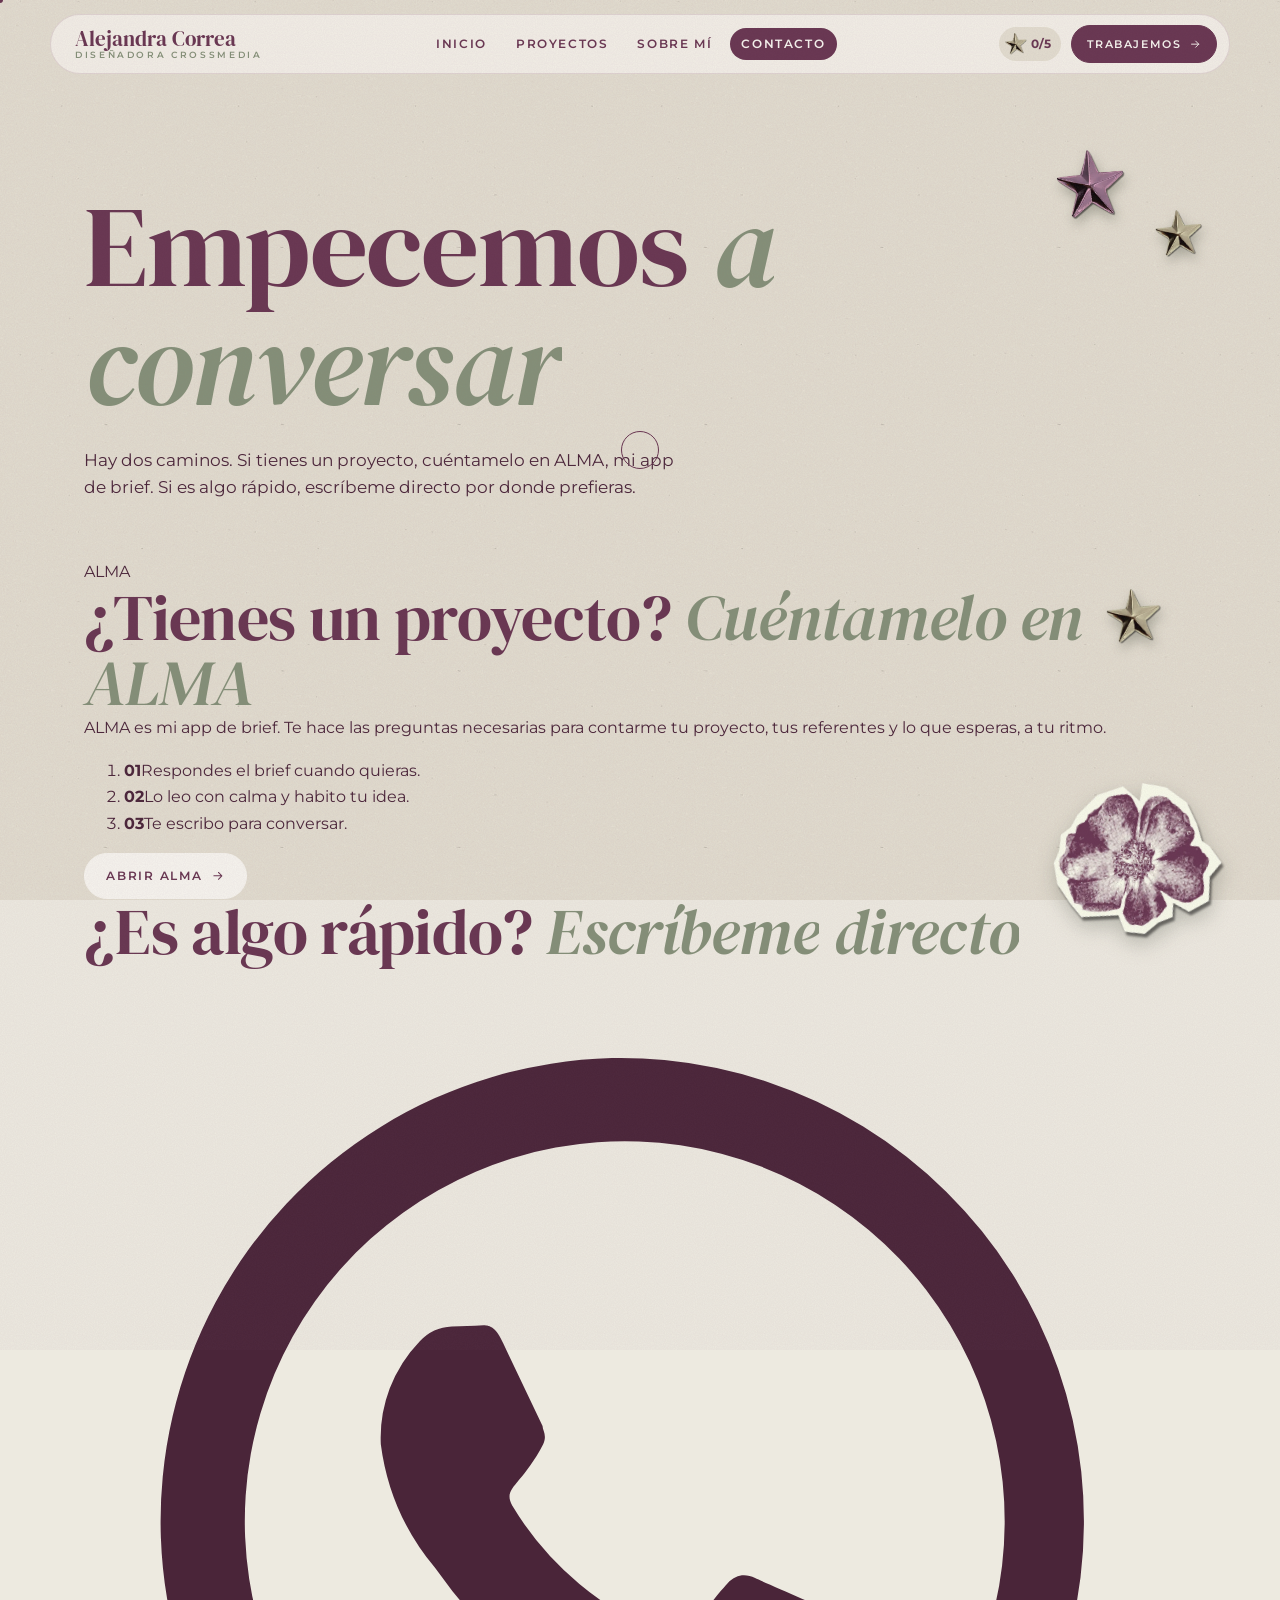
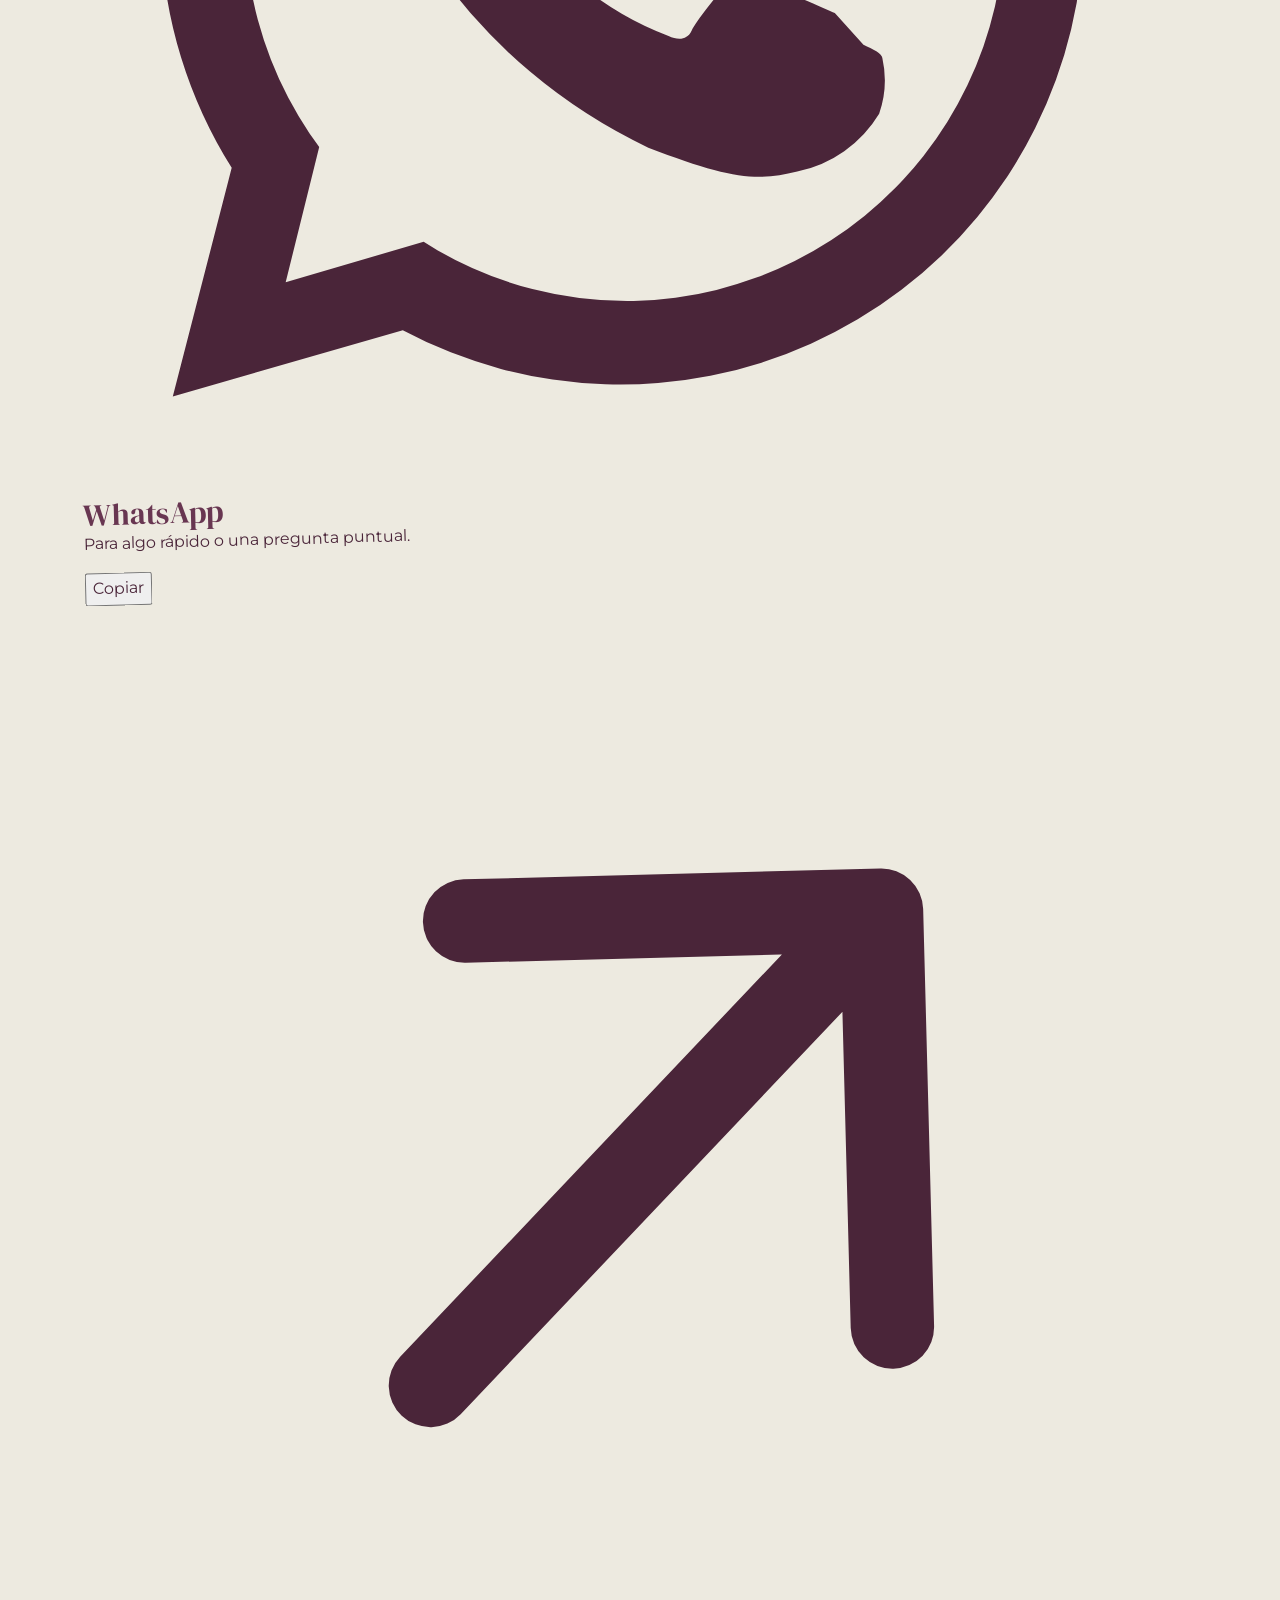
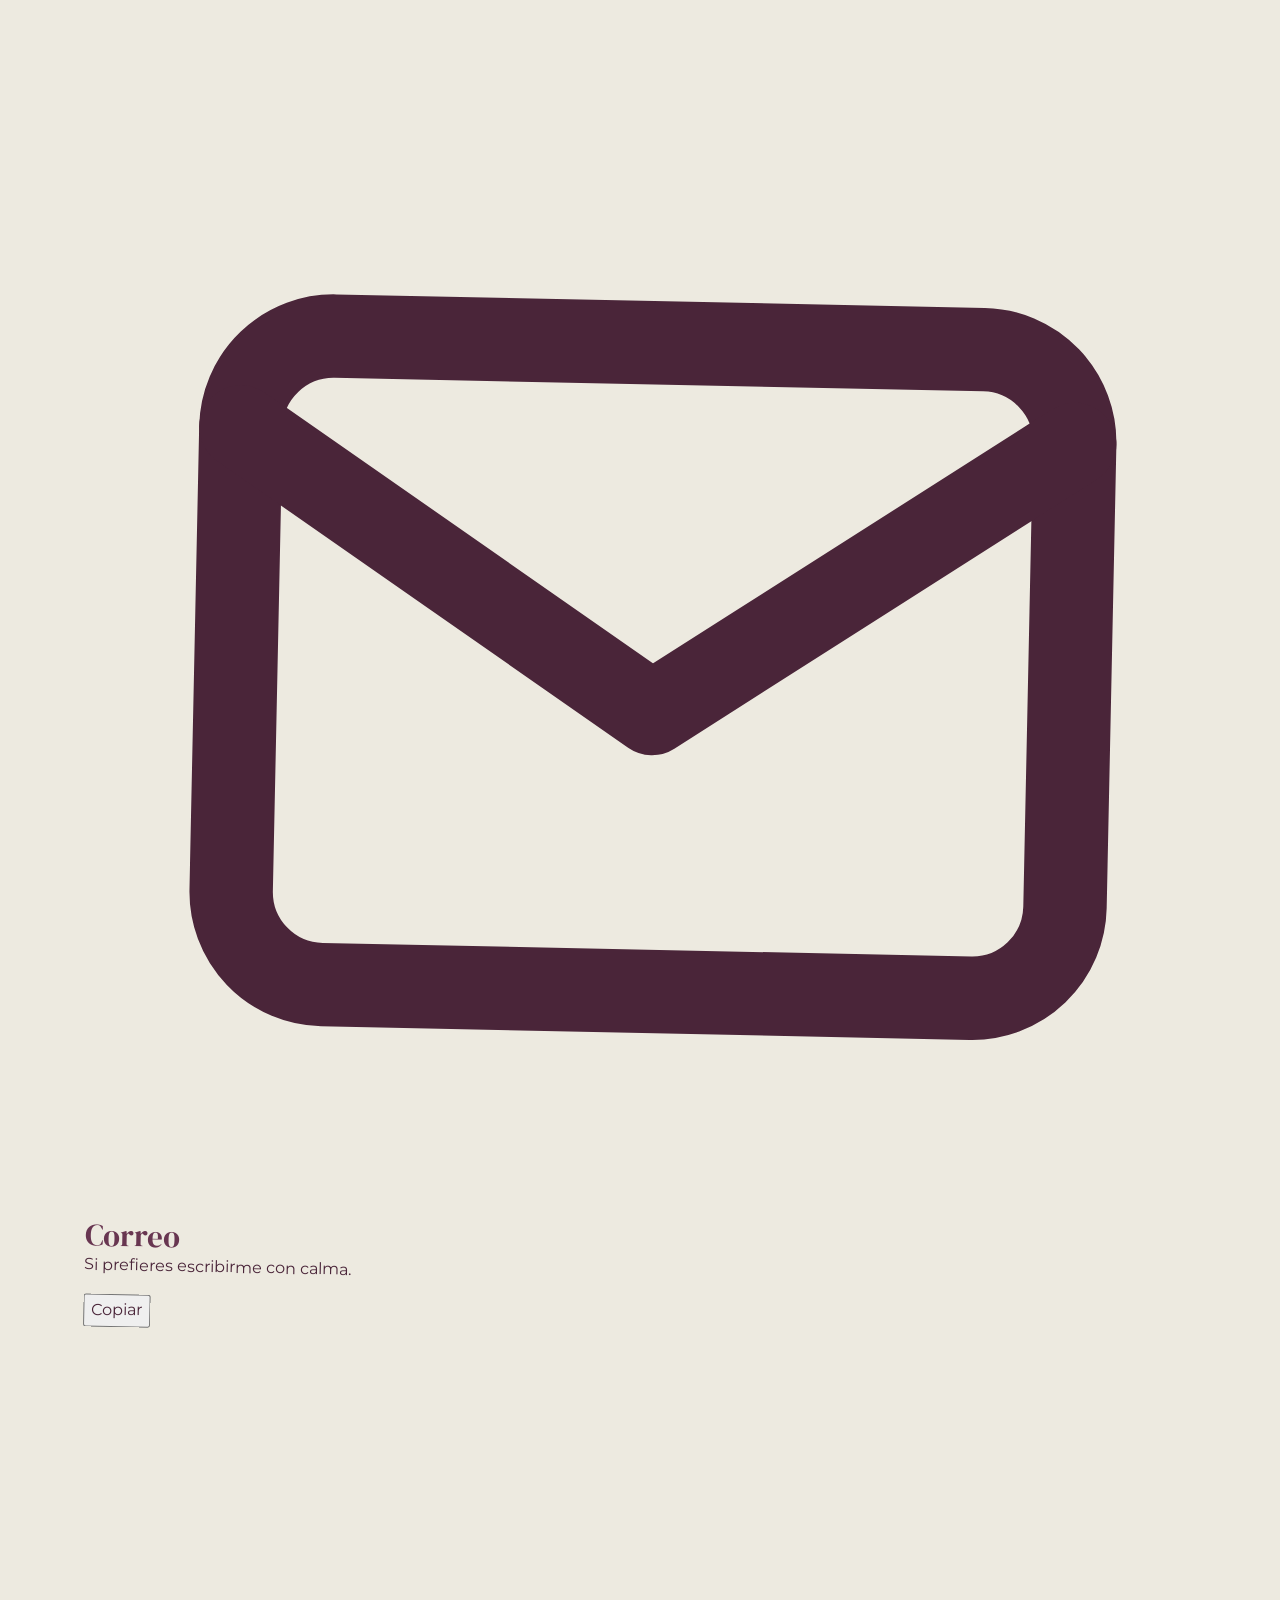
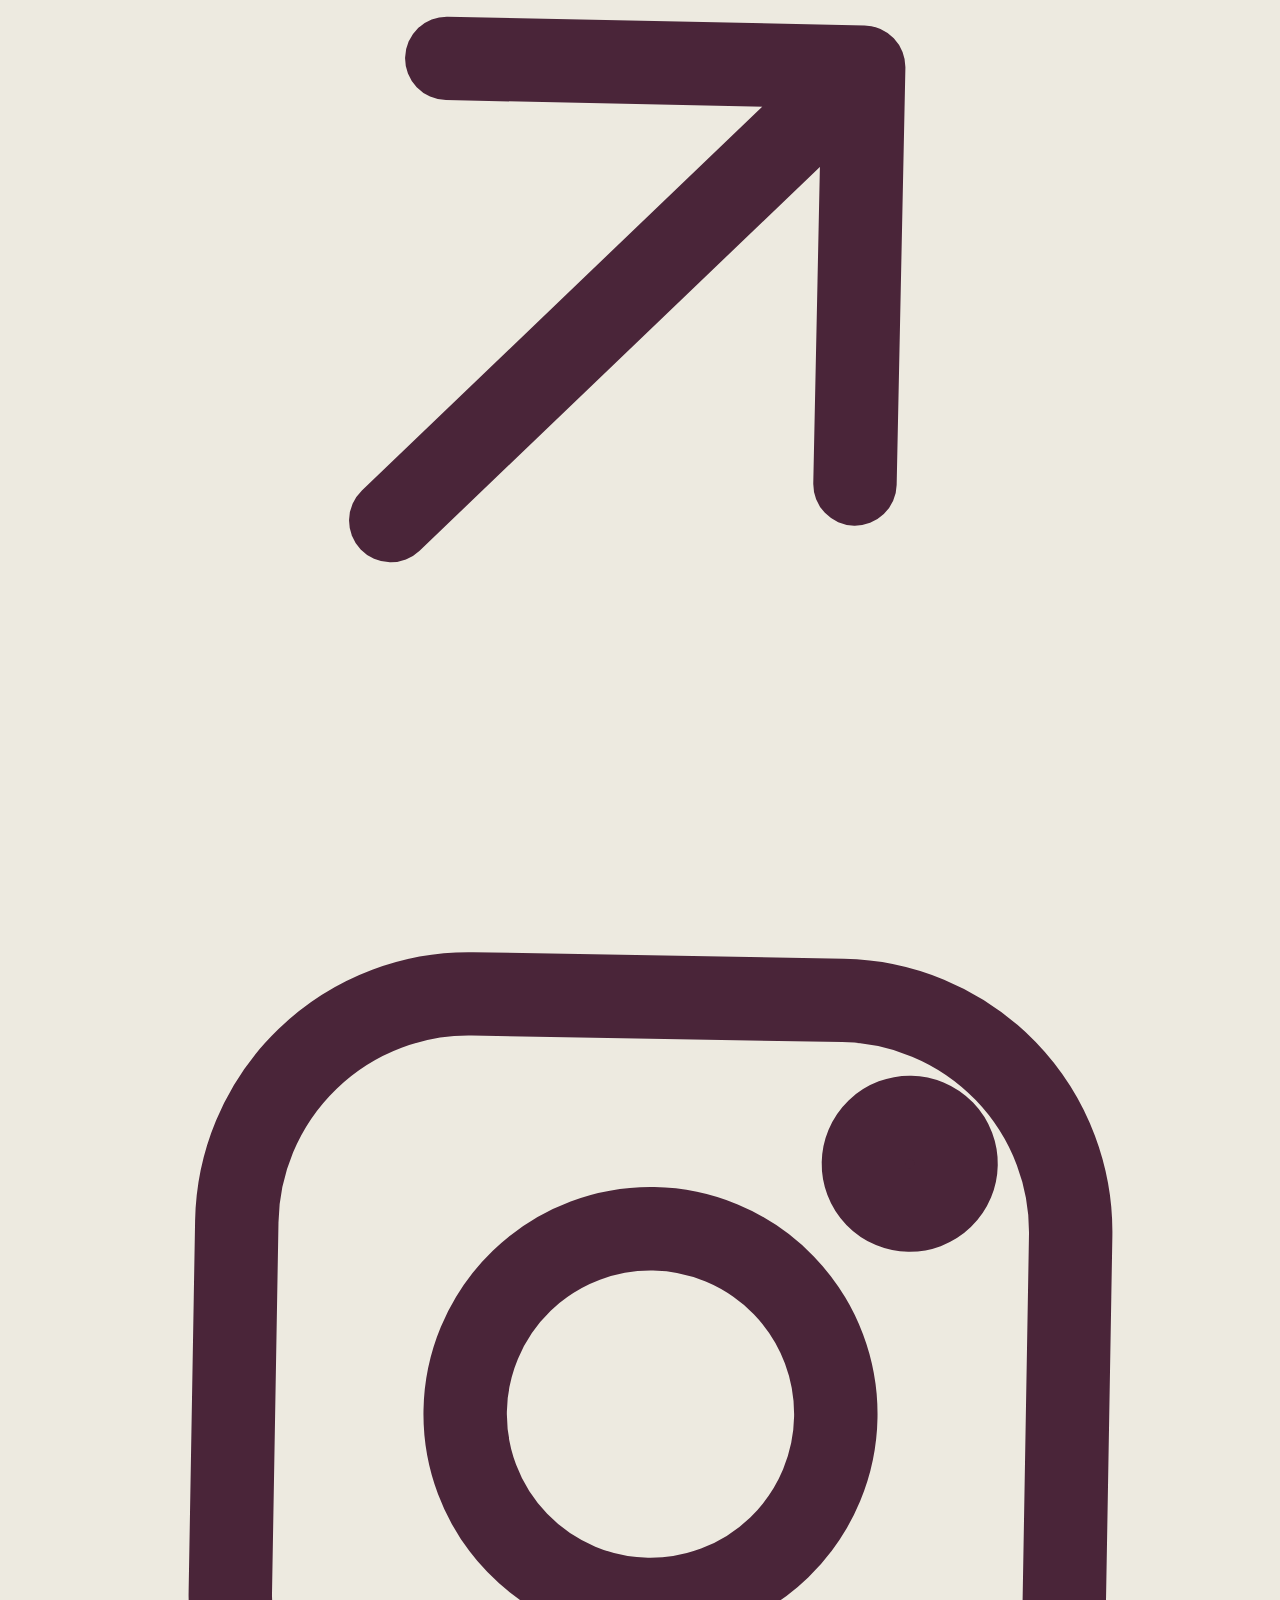
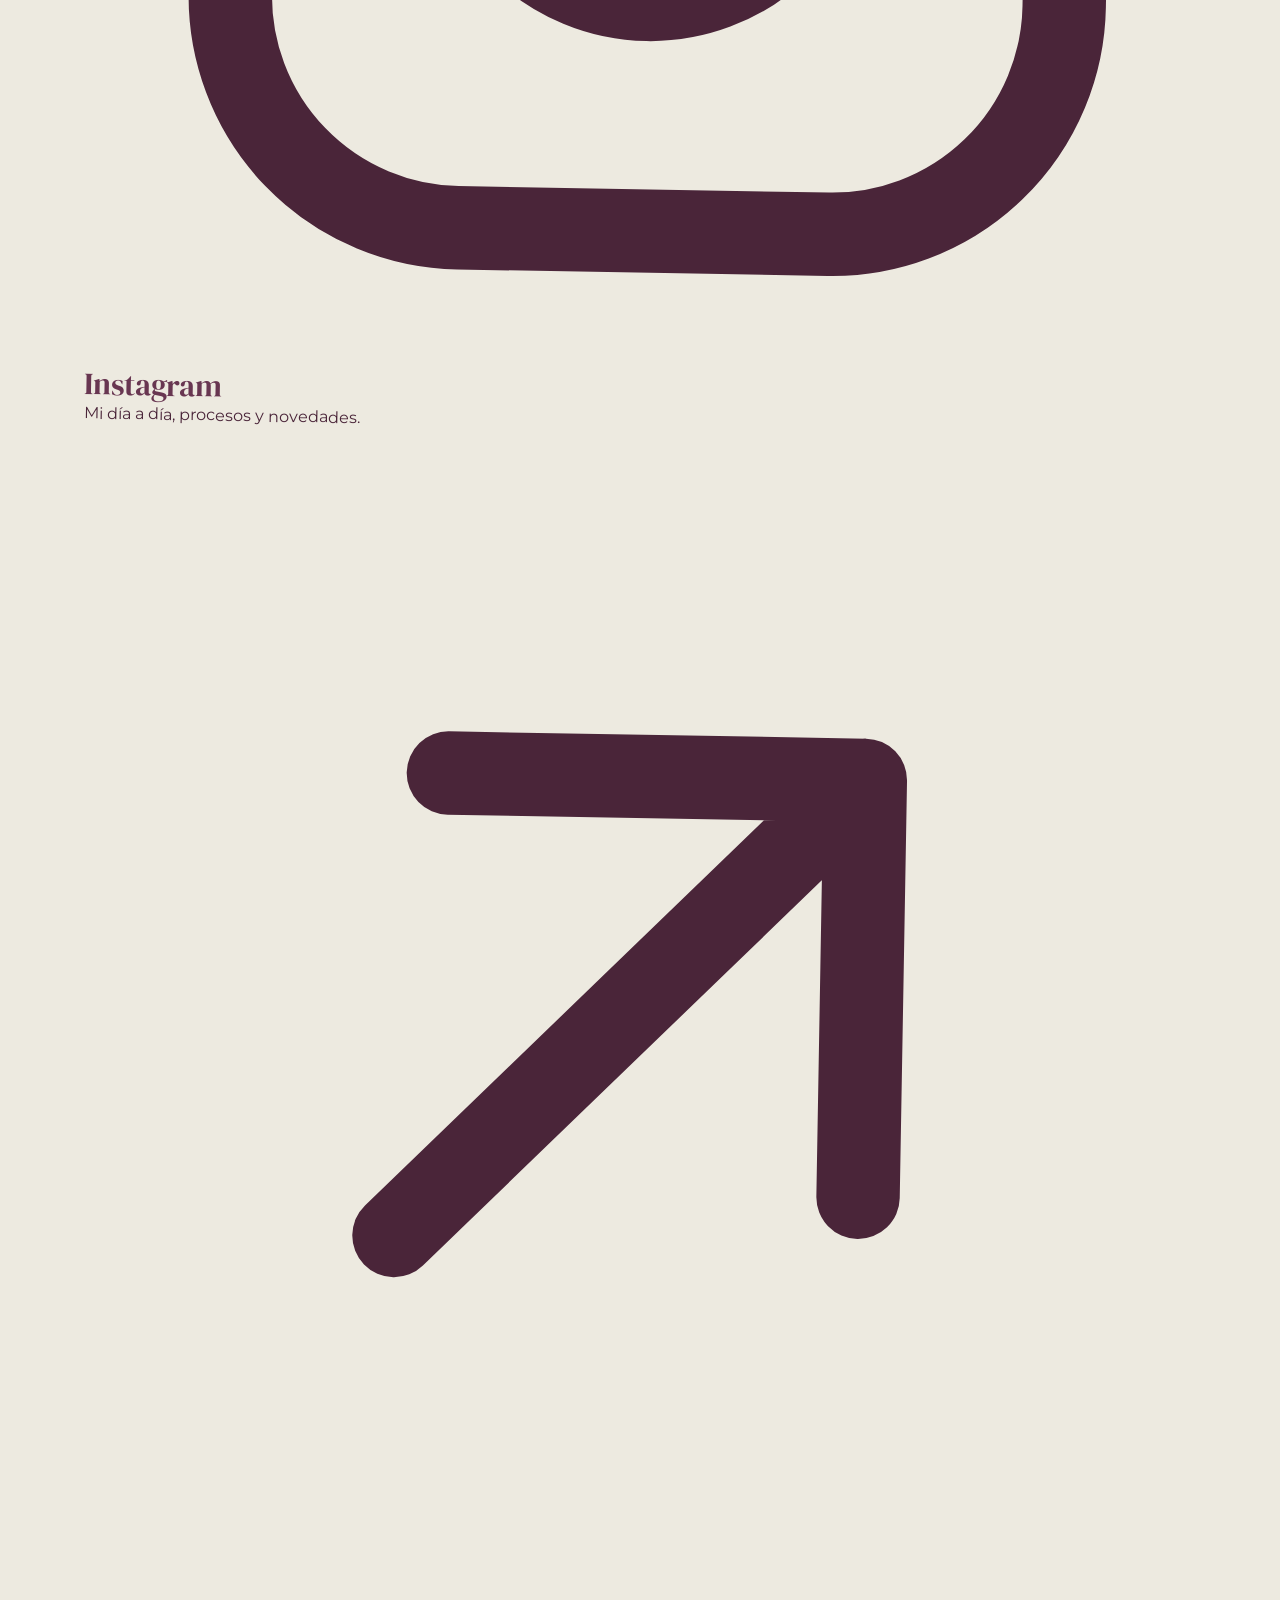
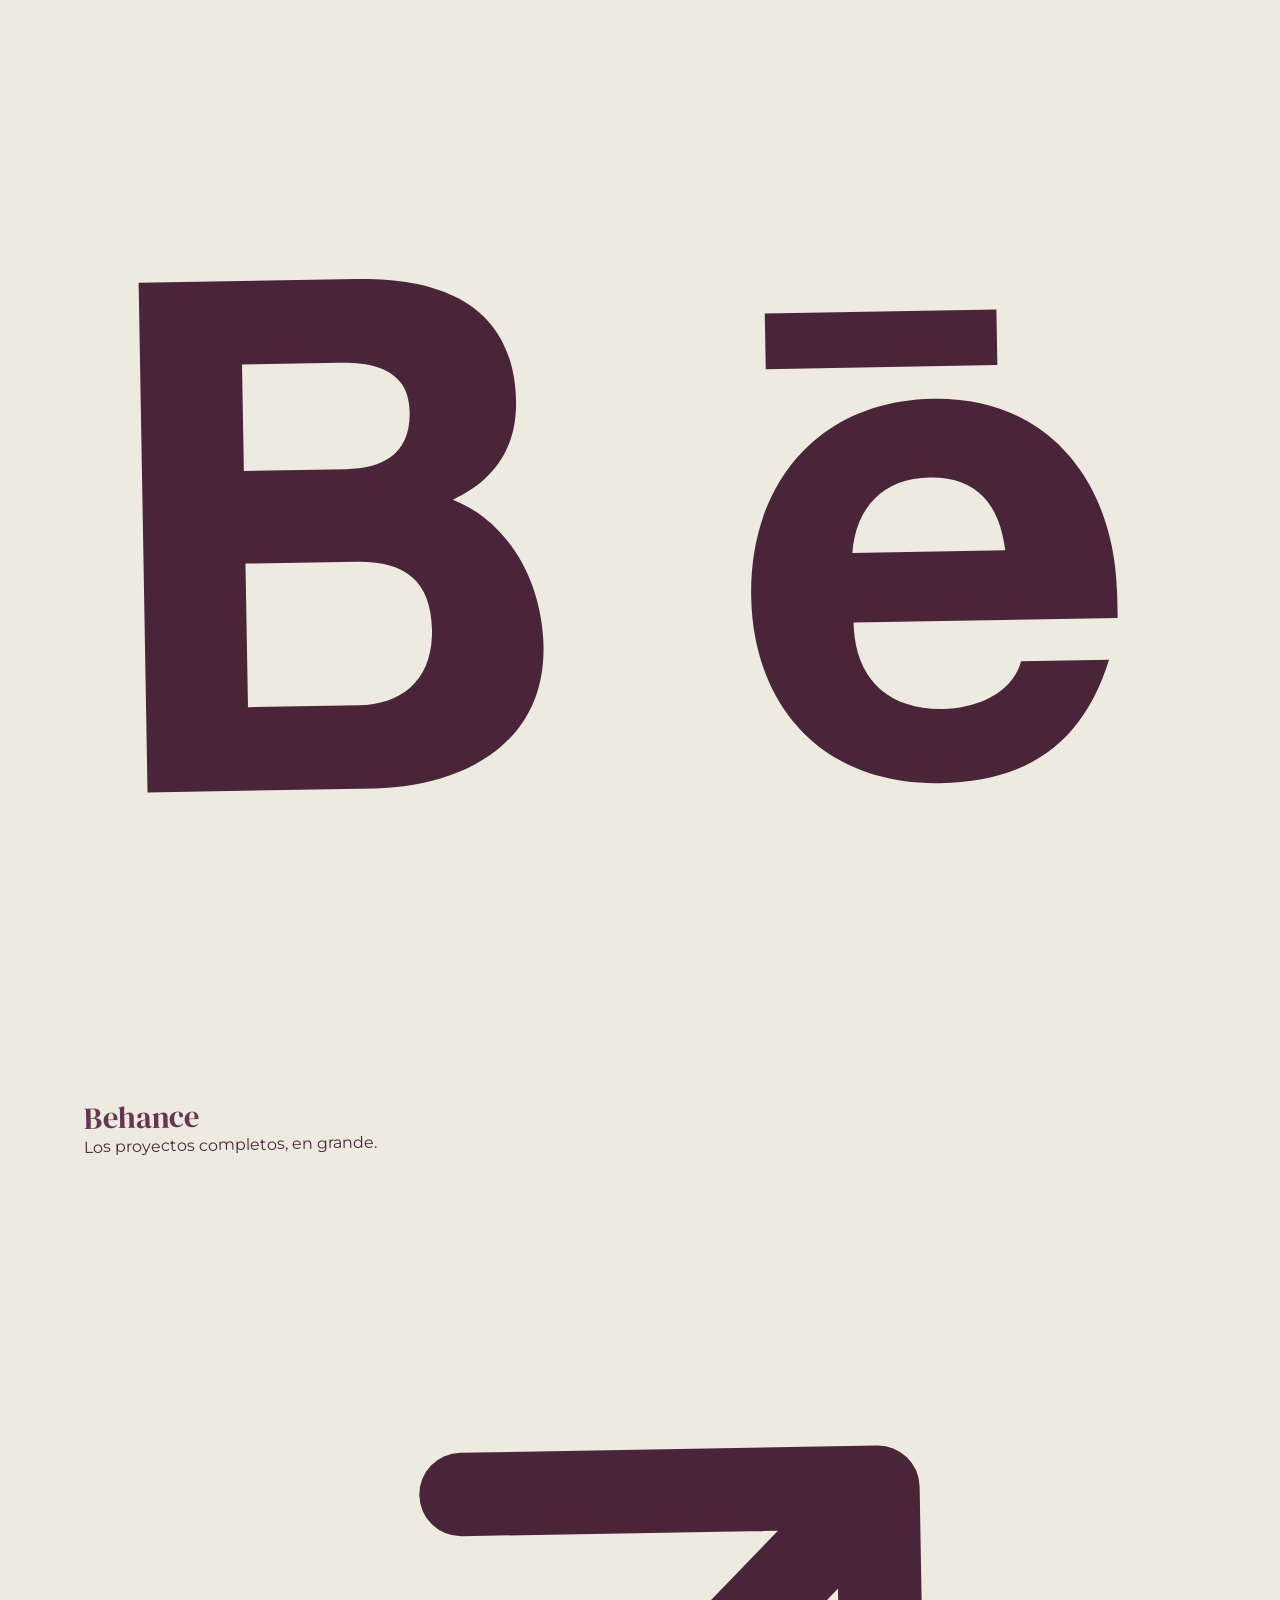
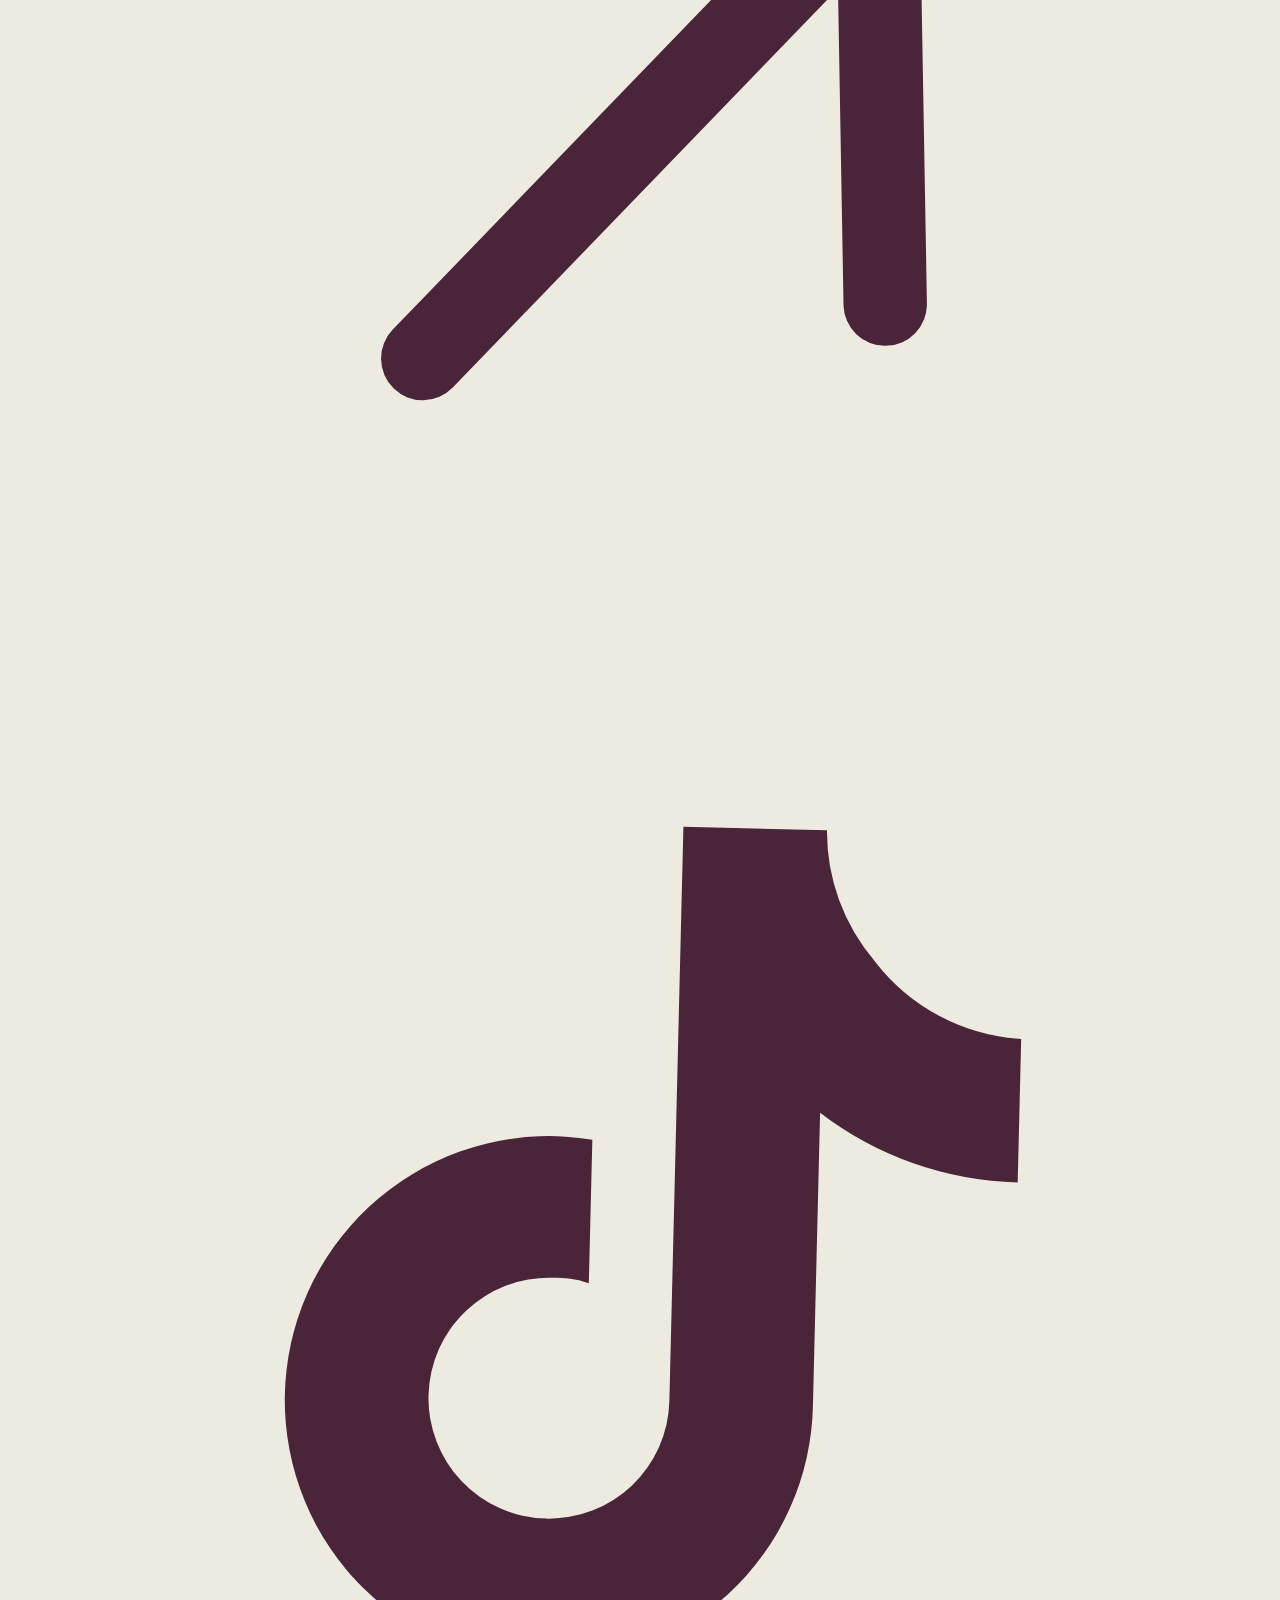
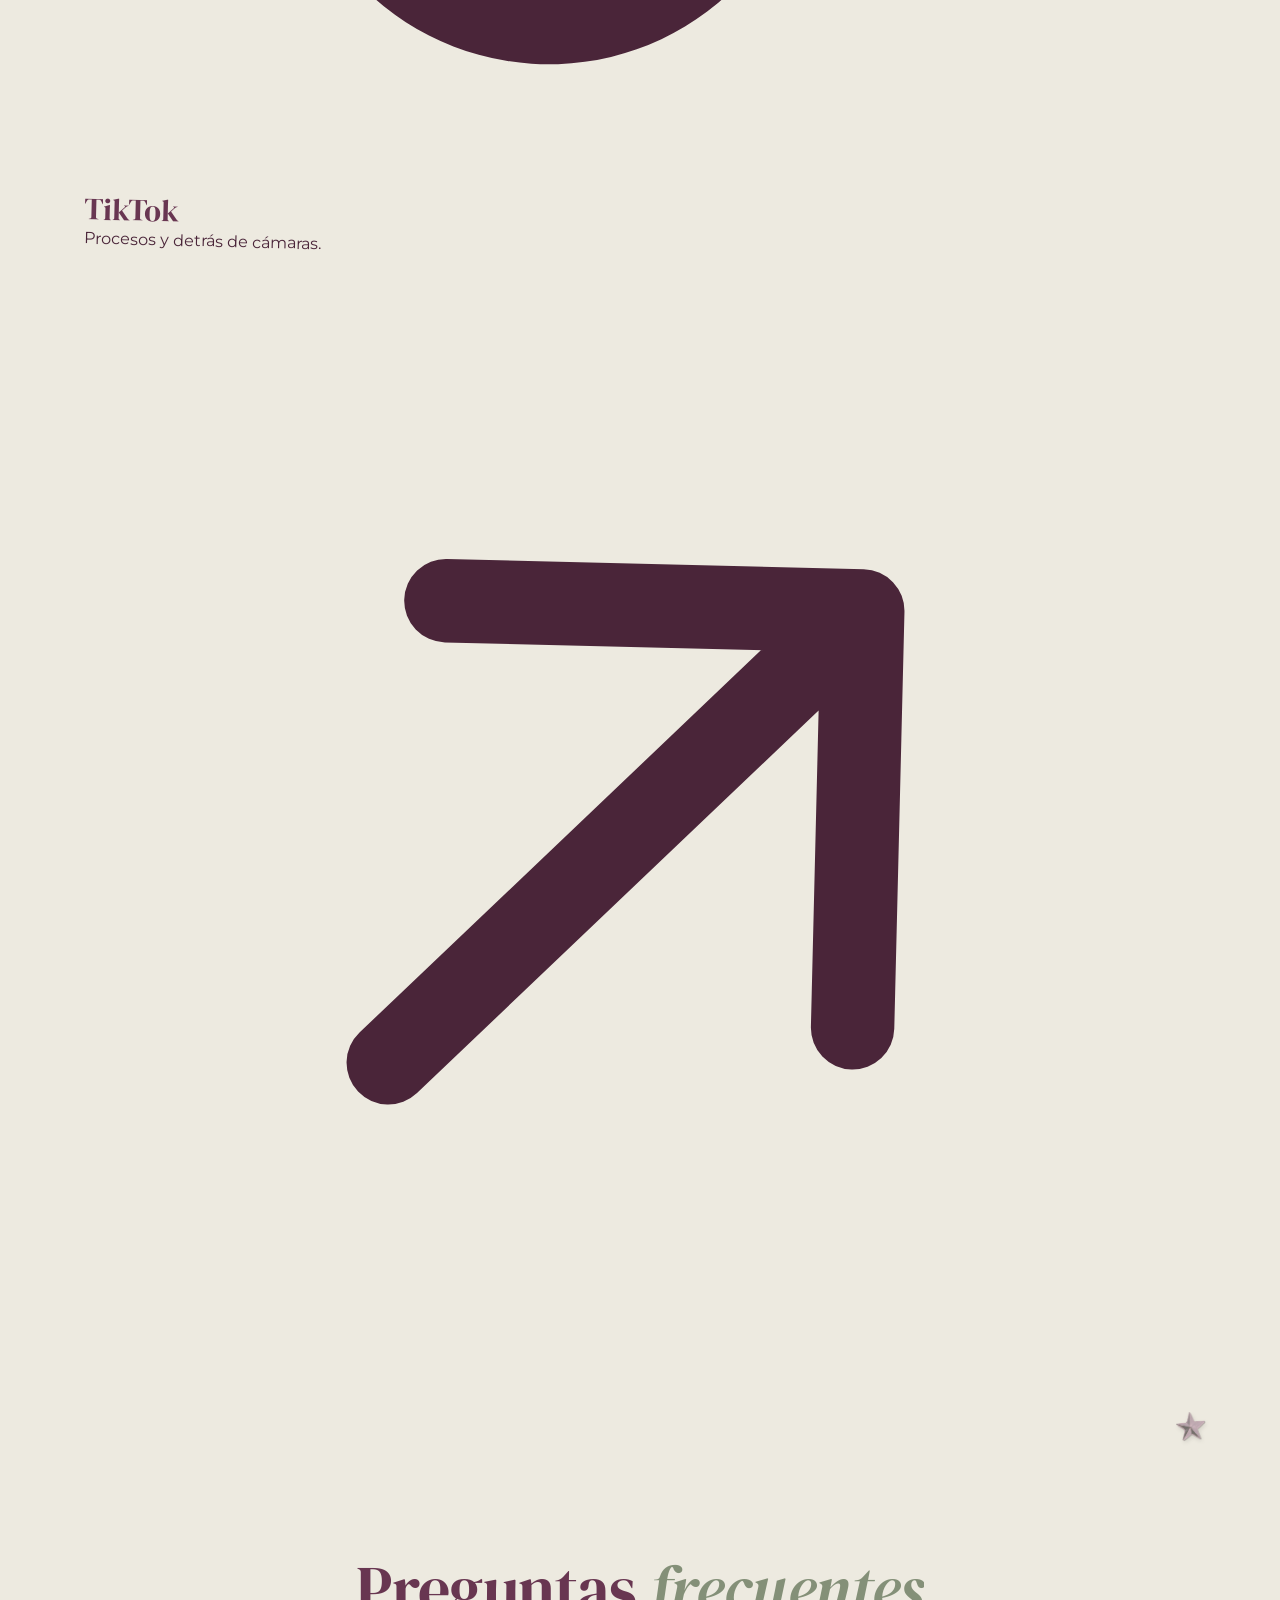
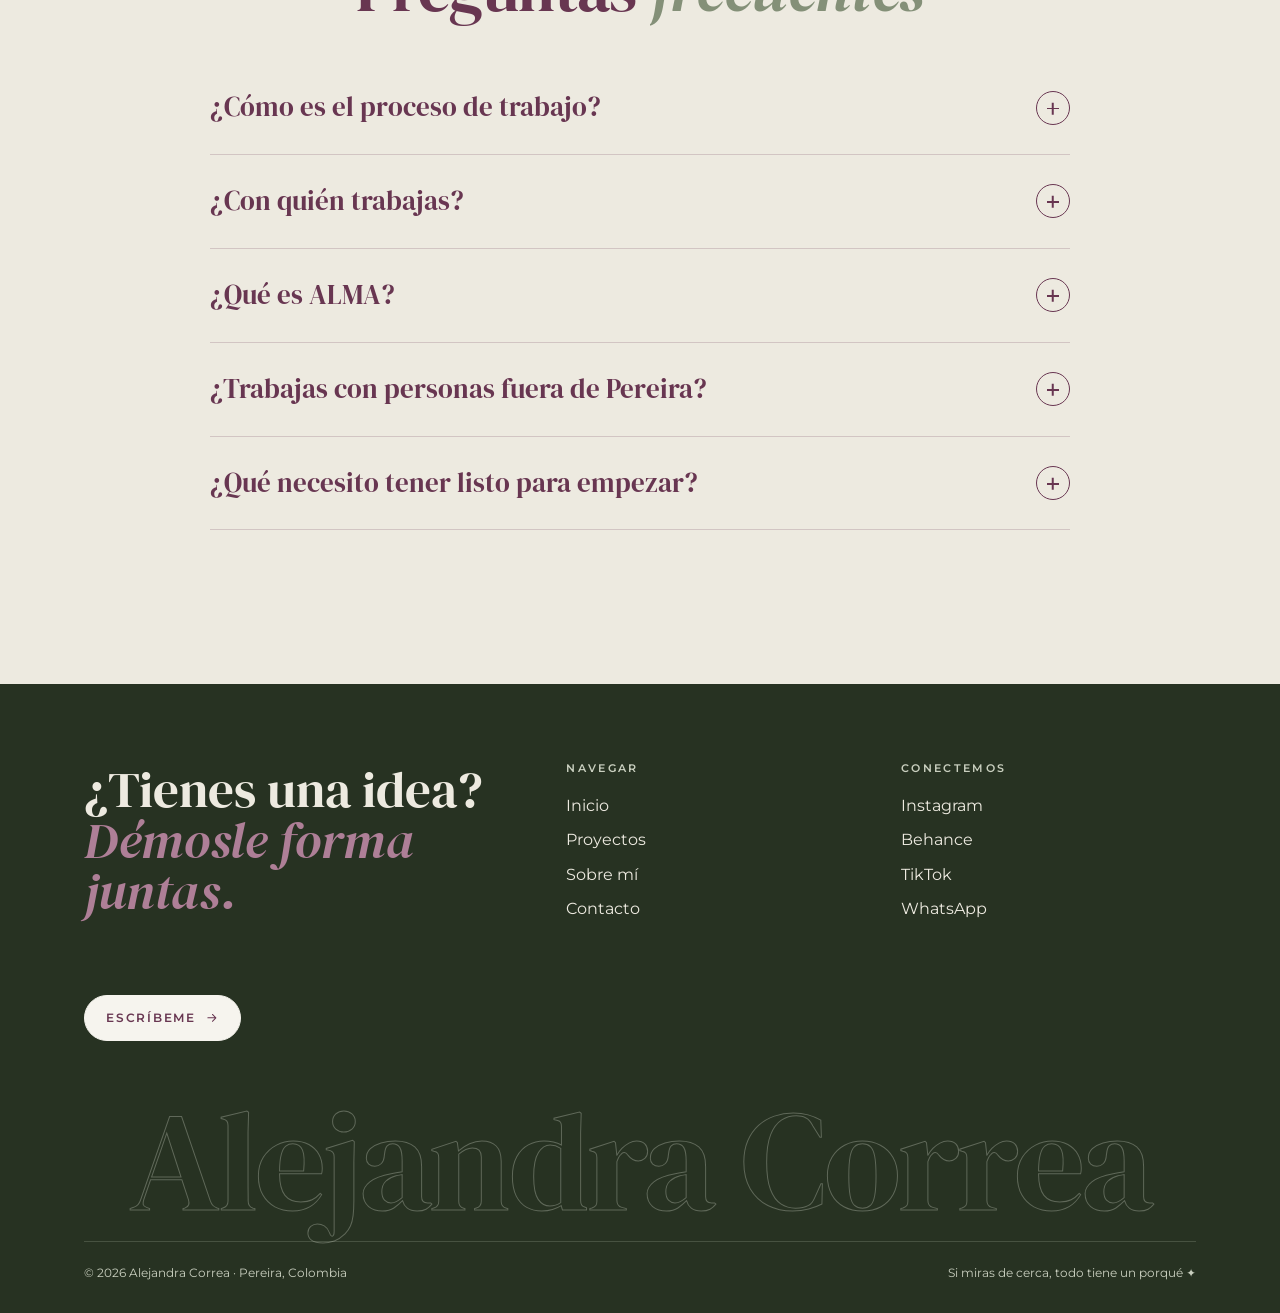
==== commit f0c41037: "fix: mejora de estructura y contenidos de "contacto", incluir la app" ====
--- a/contacto.html
+++ b/contacto.html
@@ -12,107 +12,72 @@
 </head>
 <body data-pagina="contacto">
 <main>
-  <section class="cabecera-pag" style="padding-bottom:30px">
+  <section class="cabecera-pag" style="padding-bottom:40px">
     <div class="contenedor">
-      <span class="eyebrow" data-anim="subir">Contacto</span>
-      <h1 class="titulo-anim">Escríbeme <em>una carta</em></h1>
+      <h1 class="titulo-anim">Empecemos <em>a conversar</em></h1>
+      <p class="lead" data-anim="subir" style="--d:.3s">Hay dos caminos. Si tienes un proyecto, cuéntamelo en ALMA, mi app de brief. Si es algo rápido, escríbeme directo por donde prefieras.</p>
     </div>
     <img class="estrella" src="assets/estrella-mora.webp" alt="" style="right:12%;top:150px" data-parallax="1" data-girar=".1">
     <img class="estrella" src="assets/estrella-oro.webp" alt="" style="right:6%;top:210px;width:48px" data-parallax="1.5" data-girar="-.08">
   </section>
 
-  <section class="contenedor contacto-grid" style="padding-bottom:110px">
-    <div>
-      <p class="lead" data-anim="subir">Cuéntame qué tienes en mente: una marca, un evento, un catálogo, una sesión de fotos o una idea que todavía no tiene forma. Te respondo personalmente.</p>
-      <div class="canales">
-        <a class="canal" data-c="whatsapp" target="_blank" rel="noopener" data-anim="izq" style="--d:.05s"><i><svg viewBox="0 0 24 24" fill="currentColor"><path d="M12 2a10 10 0 00-8.6 15.1L2 22l5-1.3A10 10 0 1012 2zm0 18.2a8.2 8.2 0 01-4.2-1.2l-.3-.2-3 .8.8-2.9-.2-.3A8.2 8.2 0 1112 20.2zm4.5-6.1c-.2-.1-1.5-.7-1.7-.8s-.4-.1-.6.1-.7.8-.8 1-.3.2-.5.1a6.7 6.7 0 01-3.3-2.9c-.2-.4.2-.4.7-1.3.1-.2 0-.3 0-.4l-.8-1.8c-.2-.5-.4-.4-.6-.4h-.5a1 1 0 00-.7.3 3 3 0 00-.9 2.2 5.2 5.2 0 001.1 2.7 11.8 11.8 0 004.5 4c1.7.7 2.3.8 3.2.6a2.7 2.7 0 001.8-1.2 2.2 2.2 0 00.1-1.2c0-.1-.2-.2-.4-.3z"/></svg></i><span><b>WhatsApp</b><small></small></span><svg class="ir" viewBox="0 0 24 24" fill="none" stroke="currentColor" stroke-width="1.8" stroke-linecap="round"><path d="M5 12h14M13 6l6 6-6 6"/></svg></a>
-        <a class="canal" data-c="instagram" target="_blank" rel="noopener" data-anim="izq" style="--d:.1s"><i><svg viewBox="0 0 24 24" fill="none" stroke="currentColor" stroke-width="1.8"><rect x="3" y="3" width="18" height="18" rx="5"/><circle cx="12" cy="12" r="4"/><circle cx="17.5" cy="6.5" r="1" fill="currentColor"/></svg></i><span><b>Instagram</b><small></small></span><svg class="ir" viewBox="0 0 24 24" fill="none" stroke="currentColor" stroke-width="1.8" stroke-linecap="round"><path d="M5 12h14M13 6l6 6-6 6"/></svg></a>
-        <a class="canal" data-c="correo" data-anim="izq" style="--d:.15s"><i><svg viewBox="0 0 24 24" fill="none" stroke="currentColor" stroke-width="1.8" stroke-linecap="round" stroke-linejoin="round"><rect x="3" y="5" width="18" height="14" rx="2"/><path d="M3 7l9 6 9-6"/></svg></i><span><b>Correo</b><small></small></span><svg class="ir" viewBox="0 0 24 24" fill="none" stroke="currentColor" stroke-width="1.8" stroke-linecap="round"><path d="M5 12h14M13 6l6 6-6 6"/></svg></a>
-        <a class="canal" data-c="behance" target="_blank" rel="noopener" data-anim="izq" style="--d:.2s"><i><svg viewBox="0 0 24 24" fill="currentColor"><path d="M8.2 11.3c.9-.4 1.4-1.1 1.4-2.1C9.6 7.1 8 6.5 6.2 6.5H1.5v11h4.9c1.9 0 3.7-.9 3.7-3 0-1.4-.7-2.7-1.9-3.2zM3.7 8.3h2.1c.8 0 1.5.2 1.5 1.1s-.6 1.2-1.4 1.2H3.7zm2.4 7.4H3.7v-3.1h2.4c1 0 1.6.4 1.6 1.5s-.7 1.6-1.6 1.6zM15 7.4h5v1.2h-5zM22.5 13.6c0-2.4-1.4-4.3-3.9-4.3s-4 1.8-4 4.2 1.5 4.1 4 4.1c1.9 0 3.1-.8 3.700-2.6h-1.9c-.2.7-1 1-1.7 1-1.2 0-1.9-.7-1.9-1.9h5.7zm-5.7-1c.1-1 .7-1.6 1.7-1.6s1.5.6 1.6 1.6z"/></svg></i><span><b>Behance</b><small></small></span><svg class="ir" viewBox="0 0 24 24" fill="none" stroke="currentColor" stroke-width="1.8" stroke-linecap="round"><path d="M5 12h14M13 6l6 6-6 6"/></svg></a>
-        <a class="canal" data-c="tiktok" target="_blank" rel="noopener" data-anim="izq" style="--d:.25s"><i><svg viewBox="0 0 24 24" fill="currentColor"><path d="M16.6 5.8A4.3 4.3 0 0115.5 3h-3.1v12.4a2.6 2.6 0 11-2.6-2.6c.3 0 .5 0 .8.1V9.8a5.7 5.7 0 104.9 5.6V9.1a7.3 7.3 0 004.3 1.4V7.4a4.3 4.3 0 01-3.2-1.6z"/></svg></i><span><b>TikTok</b><small></small></span><svg class="ir" viewBox="0 0 24 24" fill="none" stroke="currentColor" stroke-width="1.8" stroke-linecap="round"><path d="M5 12h14M13 6l6 6-6 6"/></svg></a>
-      </div>
-      <div style="position:relative;margin-top:50px" data-anim="subir">
-        <div class="polaroid" style="--r:-3deg;max-width:260px">
-          <div class="ph ph--mora" style="--ar:1/1" data-label="Foto de tu espacio de trabajo"></div>
-          <figcaption>mi mesa de trabajo</figcaption>
-        </div>
-        <img class="flor" src="assets/flor.webp" alt="" style="left:200px;top:120px;width:170px;transform:rotate(14deg)">
-        <button class="estrella-oculta" data-id="contacto" data-color="mora" style="left:236px;top:40px"></button>
-      </div>
+  <section class="contenedor caminos" style="padding-bottom:120px">
+    <!-- Camino 1: ALMA -->
+    <div class="camino-alma" data-anim="subir">
+      <div class="camino-alma__sello">ALMA</div>
+      <h2>¿Tienes un proyecto? <em>Cuéntamelo en ALMA</em></h2>
+      <p>ALMA es mi app de brief. Te hace las preguntas necesarias para contarme tu proyecto, tus referentes y lo que esperas, a tu ritmo.</p>
+      <ol class="camino-alma__pasos">
+        <li><b>01</b>Respondes el brief cuando quieras.</li>
+        <li><b>02</b>Lo leo con calma y habito tu idea.</li>
+        <li><b>03</b>Te escribo para conversar.</li>
+      </ol>
+      <a class="btn btn--crema" href="#" data-alma>Abrir ALMA <svg viewBox="0 0 24 24" fill="none" stroke="currentColor" stroke-width="1.8" stroke-linecap="round" stroke-linejoin="round"><path d="M5 12h14M13 6l6 6-6 6"/></svg></a>
+      <img class="flor" src="assets/flor.webp" alt="" style="right:-30px;bottom:-40px;width:170px;transform:rotate(14deg)">
+      <img class="estrella" src="assets/estrella-oro.webp" alt="" style="right:34px;top:30px;width:56px" data-girar=".1">
     </div>
 
-    <div>
-      <div class="carta-escena" data-anim="der">
-        <form class="carta" id="carta" novalidate>
-          <div class="carta__encabezado">
-            <div>
-              <span class="eyebrow">Querida Aleja,</span>
-              <h2 style="margin-top:12px">Tengo una <em>idea…</em></h2>
-            </div>
-            <div class="sello"><div class="sello__in"><img src="assets/estrella-oro.webp" alt=""><span>Correo</span></div></div>
-          </div>
-          <div class="campo">
-            <label for="nombre">Me llamo</label>
-            <input id="nombre" name="nombre" type="text" autocomplete="name" placeholder="tu nombre" required>
-            <p class="error-campo">Cuéntame cómo te llamas.</p>
-          </div>
-          <div class="campo">
-            <label for="correo">Me puedes escribir a</label>
-            <input id="correo" name="correo" type="email" autocomplete="email" placeholder="tu@correo.com" required>
-            <p class="error-campo">Revisa tu correo, parece incompleto.</p>
-          </div>
-          <div class="campo">
-            <label>Necesito ayuda con</label>
-            <div class="opciones">
-              <input type="radio" name="tipo" id="t1" value="Identidad de marca"><label for="t1">Identidad de marca</label>
-              <input type="radio" name="tipo" id="t2" value="Dirección de arte"><label for="t2">Dirección de arte</label>
-              <input type="radio" name="tipo" id="t3" value="Diseño editorial"><label for="t3">Editorial</label>
-              <input type="radio" name="tipo" id="t4" value="Redes sociales"><label for="t4">Redes</label>
-              <input type="radio" name="tipo" id="t5" value="Fotografía / audiovisual"><label for="t5">Foto / video</label>
-              <input type="radio" name="tipo" id="t6" value="Web / UI"><label for="t6">Web / UI</label>
-              <input type="radio" name="tipo" id="t7" value="Otra cosa"><label for="t7">Otra cosa</label>
-            </div>
-          </div>
-          <div class="campo">
-            <label>Para cuándo</label>
-            <div class="opciones">
-              <input type="radio" name="presupuesto" id="p1" value="Lo antes posible"><label for="p1">Lo antes posible</label>
-              <input type="radio" name="presupuesto" id="p2" value="En 1 o 2 meses"><label for="p2">En 1 o 2 meses</label>
-              <input type="radio" name="presupuesto" id="p3" value="Sin afán"><label for="p3">Sin afán</label>
-            </div>
-          </div>
-          <div class="campo">
-            <label for="mensaje">Te cuento</label>
-            <textarea id="mensaje" name="mensaje" rows="4" placeholder="de qué se trata, qué te gustaría lograr…" required></textarea>
-            <p class="error-campo">Escríbeme aunque sea una línea.</p>
-          </div>
-          <div class="carta__pie">
-            <span class="carta__firma">Con cariño ✦</span>
-            <button class="btn" type="submit">Sellar la carta <svg viewBox="0 0 24 24" fill="none" stroke="currentColor" stroke-width="1.8" stroke-linecap="round" stroke-linejoin="round"><path d="M5 12h14M13 6l6 6-6 6"/></svg></button>
-          </div>
-        </form>
-        <div class="sobre-envio" aria-hidden="true">
-          <svg viewBox="0 0 400 260">
-            <rect x="10" y="40" width="380" height="210" rx="6" fill="#E6D3DC" stroke="#683651" stroke-width="2"/>
-            <path d="M10 250l150-110M390 250L240 140" stroke="#AE7F97" stroke-width="2" fill="none"/>
-            <path class="solapa" d="M10 40l190 130L390 40z" fill="#D9BFCC" stroke="#683651" stroke-width="2" stroke-linejoin="round"/>
-            <g class="lacre"><circle cx="200" cy="168" r="26" fill="#683651"/><path d="M200 150l5 11 12 1-9 8 3 12-11-6-11 6 3-12-9-8 12-1z" fill="#EDEAE0"/></g>
-          </svg>
-        </div>
+    <!-- Camino 2: directo -->
+    <div class="camino-directo" style="position:relative">
+      <h2 class="camino-directo__titulo titulo-anim">¿Es algo rápido? <em>Escríbeme directo</em></h2>
+      <div class="postales">
+        <article class="postal" data-anim="caer" style="--r:-1.5deg;--d:0.00s">
+          <a class="postal__enlace" data-c="whatsapp" target="_blank" rel="noopener" aria-label="WhatsApp"></a>
+          <span class="postal__sello"><svg viewBox="0 0 24 24" fill="currentColor"><path d="M12 2a10 10 0 00-8.6 15.1L2 22l5-1.3A10 10 0 1012 2zm0 18.2a8.2 8.2 0 01-4.2-1.2l-.3-.2-3 .8.8-2.9-.2-.3A8.2 8.2 0 1112 20.2zm4.5-6.1c-.2-.1-1.5-.7-1.7-.8s-.4-.1-.6.1-.7.8-.8 1-.3.2-.5.1a6.7 6.7 0 01-3.3-2.9c-.2-.4.2-.4.7-1.3.1-.2 0-.3 0-.4l-.8-1.8c-.2-.5-.4-.4-.6-.4h-.5a1 1 0 00-.7.3 3 3 0 00-.9 2.2 5.2 5.2 0 001.1 2.7 11.8 11.8 0 004.5 4c1.7.7 2.3.8 3.2.6a2.7 2.7 0 001.8-1.2 2.2 2.2 0 00.1-1.2c0-.1-.2-.2-.4-.3z"/></svg></span>
+          <h3>WhatsApp</h3>
+          <p>Para algo rápido o una pregunta puntual.</p>
+          <div class="postal__pie"><small></small><button class="postal__copiar" type="button" data-copiar="whatsapp">Copiar</button><svg class="postal__ir" viewBox="0 0 24 24" fill="none" stroke="currentColor" stroke-width="1.8" stroke-linecap="round" stroke-linejoin="round"><path d="M7 17L17 7M8 7h9v9"/></svg></div>
+        </article>
+        <article class="postal" data-anim="caer" style="--r:1.2deg;--d:0.08s">
+          <a class="postal__enlace" data-c="correo" target="_blank" rel="noopener" aria-label="Correo"></a>
+          <span class="postal__sello"><svg viewBox="0 0 24 24" fill="none" stroke="currentColor" stroke-width="1.8" stroke-linecap="round" stroke-linejoin="round"><rect x="3" y="5" width="18" height="14" rx="2"/><path d="M3 7l9 6 9-6"/></svg></span>
+          <h3>Correo</h3>
+          <p>Si prefieres escribirme con calma.</p>
+          <div class="postal__pie"><small></small><button class="postal__copiar" type="button" data-copiar="correo">Copiar</button><svg class="postal__ir" viewBox="0 0 24 24" fill="none" stroke="currentColor" stroke-width="1.8" stroke-linecap="round" stroke-linejoin="round"><path d="M7 17L17 7M8 7h9v9"/></svg></div>
+        </article>
+        <article class="postal" data-anim="caer" style="--r:1deg;--d:0.16s">
+          <a class="postal__enlace" data-c="instagram" target="_blank" rel="noopener" aria-label="Instagram"></a>
+          <span class="postal__sello"><svg viewBox="0 0 24 24" fill="none" stroke="currentColor" stroke-width="1.8"><rect x="3" y="3" width="18" height="18" rx="5"/><circle cx="12" cy="12" r="4"/><circle cx="17.5" cy="6.5" r="1" fill="currentColor"/></svg></span>
+          <h3>Instagram</h3>
+          <p>Mi día a día, procesos y novedades.</p>
+          <div class="postal__pie"><small></small><svg class="postal__ir" viewBox="0 0 24 24" fill="none" stroke="currentColor" stroke-width="1.8" stroke-linecap="round" stroke-linejoin="round"><path d="M7 17L17 7M8 7h9v9"/></svg></div>
+        </article>
+        <article class="postal" data-anim="caer" style="--r:-1deg;--d:0.24s">
+          <a class="postal__enlace" data-c="behance" target="_blank" rel="noopener" aria-label="Behance"></a>
+          <span class="postal__sello"><svg viewBox="0 0 24 24" fill="currentColor"><path d="M8.2 11.3c.9-.4 1.4-1.1 1.4-2.1C9.6 7.1 8 6.5 6.2 6.5H1.5v11h4.9c1.9 0 3.7-.9 3.7-3 0-1.4-.7-2.7-1.9-3.2zM3.7 8.3h2.1c.8 0 1.5.2 1.5 1.1s-.6 1.2-1.4 1.2H3.7zm2.4 7.4H3.7v-3.1h2.4c1 0 1.6.4 1.6 1.5s-.7 1.6-1.6 1.6zM15 7.4h5v1.2h-5zM22.5 13.6c0-2.4-1.4-4.3-3.9-4.3s-4 1.8-4 4.2 1.5 4.1 4 4.1c1.9 0 3.1-.8 3.7-2.6h-1.9c-.2.7-1 1-1.7 1-1.2 0-1.9-.7-1.9-1.9h5.7zm-5.7-1c.1-1 .7-1.6 1.7-1.6s1.5.6 1.6 1.6z"/></svg></span>
+          <h3>Behance</h3>
+          <p>Los proyectos completos, en grande.</p>
+          <div class="postal__pie"><small></small><svg class="postal__ir" viewBox="0 0 24 24" fill="none" stroke="currentColor" stroke-width="1.8" stroke-linecap="round" stroke-linejoin="round"><path d="M7 17L17 7M8 7h9v9"/></svg></div>
+        </article>
+        <article class="postal" data-anim="caer" style="--r:1.4deg;--d:0.32s">
+          <a class="postal__enlace" data-c="tiktok" target="_blank" rel="noopener" aria-label="TikTok"></a>
+          <span class="postal__sello"><svg viewBox="0 0 24 24" fill="currentColor"><path d="M16.6 5.8A4.3 4.3 0 0115.5 3h-3.1v12.4a2.6 2.6 0 11-2.6-2.6c.3 0 .5 0 .8.1V9.8a5.7 5.7 0 104.9 5.6V9.1a7.3 7.3 0 004.3 1.4V7.4a4.3 4.3 0 01-3.2-1.6z"/></svg></span>
+          <h3>TikTok</h3>
+          <p>Procesos y detrás de cámaras.</p>
+          <div class="postal__pie"><small></small><svg class="postal__ir" viewBox="0 0 24 24" fill="none" stroke="currentColor" stroke-width="1.8" stroke-linecap="round" stroke-linejoin="round"><path d="M7 17L17 7M8 7h9v9"/></svg></div>
+        </article>
       </div>
-
-      <div class="gracias" role="status">
-        <img src="assets/estrella-oro.webp" alt="" style="width:60px;margin:0 auto 14px">
-        <h2>¡Carta sellada, <em id="gracias-nombre"></em>!</h2>
-        <p>Ya está lista. Elige por dónde enviármela y te respondo pronto.</p>
-        <div style="display:flex;gap:10px;justify-content:center;flex-wrap:wrap">
-          <a class="btn" id="gracias-wa" target="_blank" rel="noopener">Enviar por WhatsApp</a>
-          <a class="btn btn--linea" id="gracias-mail">Enviar por correo</a>
-          <button class="btn btn--linea" id="gracias-copiar" type="button">Copiar mensaje</button>
-        </div>
-        <pre id="gracias-texto" style="white-space:pre-wrap;text-align:left;font-family:var(--f-texto);font-size:.82rem;background:var(--blanco);padding:18px;margin:26px auto 0;max-width:460px;box-shadow:var(--sombra)"></pre>
-        <button class="enlace" id="gracias-otra" type="button" style="background-color:transparent;border:0;margin-top:20px;color:var(--ciruela)">Escribir otra carta</button>
-      </div>
+      <button class="estrella-oculta" data-id="contacto" data-color="mora" style="right:-10px;bottom:-40px"></button>
     </div>
   </section>
 
@@ -120,14 +85,14 @@
   <section class="seccion" style="padding-top:20px">
     <div class="contenedor">
       <div class="centrado" style="text-align:center;margin-bottom:40px">
-        <span class="eyebrow" data-anim="subir">Antes de escribir</span>
         <h2 class="titulo-anim" style="margin-top:14px">Preguntas <em>frecuentes</em></h2>
       </div>
       <div class="faq" data-anim="subir">
-        <details><summary>¿Cómo es el proceso de trabajo? <i></i></summary><div class="respuesta"><p>Empezamos con una conversación para entender tu proyecto. Luego investigo, te presento un concepto con moodboard y, cuando estamos de acuerdo, desarrollo las piezas con rondas de ajustes.</p></div></details>
-        <details><summary>¿Trabajas con personas fuera de Pereira? <i></i></summary><div class="respuesta"><p>Sí. La mayoría del proceso es digital, así que puedo trabajar con proyectos de cualquier ciudad. Las sesiones de fotos presenciales se coordinan según la ubicación.</p></div></details>
-        <details><summary>¿Cuánto tiempo toma un proyecto? <i></i></summary><div class="respuesta"><p>Depende del alcance: una serie de piezas puede tomar días, y una identidad completa unas semanas. Te doy un cronograma claro desde el inicio.</p></div></details>
-        <details><summary>¿Qué necesito tener listo para empezar? <i></i></summary><div class="respuesta"><p>Solo ganas y una idea. Si tienes referencias, fotos o textos, ayudan mucho, pero también podemos construirlos juntas.</p></div></details>
+        <details><summary>¿Cómo es el proceso de trabajo? <i></i></summary><div class="respuesta"><p>Son tres momentos. <b>Habito:</b> conversamos y conozco tu tema, tu lugar y a tu gente. <b>Conceptualizo:</b> te presento un concepto con referentes y moodboard. <b>Materializo:</b> cuando estamos de acuerdo, desarrollo las piezas en cada medio, con rondas de ajustes.</p></div></details>
+        <details><summary>¿Con quién trabajas? <i></i></summary><div class="respuesta"><p>Con artistas, marcas y colectivos culturales que tienen algo propio que contar: música, moda, arte, cultura y proyectos rurales o de barrio.</p></div></details>
+        <details><summary>¿Qué es ALMA? <i></i></summary><div class="respuesta"><p>Es mi app de brief. Te guía con preguntas para que me cuentes tu proyecto, tus referentes y lo que esperas. Así llegamos a la primera conversación con todo más claro.</p></div></details>
+        <details><summary>¿Trabajas con personas fuera de Pereira? <i></i></summary><div class="respuesta"><p>Sí. Gran parte del proceso es digital, así que puedo acompañar proyectos de cualquier ciudad. Las sesiones de fotos y los rodajes presenciales se coordinan según la ubicación.</p></div></details>
+        <details><summary>¿Qué necesito tener listo para empezar? <i></i></summary><div class="respuesta"><p>Una idea y ganas de contarla. El brief en ALMA te guía para ordenarla; si tienes referencias, fotos o textos, ayudan mucho, y si no, los construimos en el proceso.</p></div></details>
       </div>
     </div>
   </section>
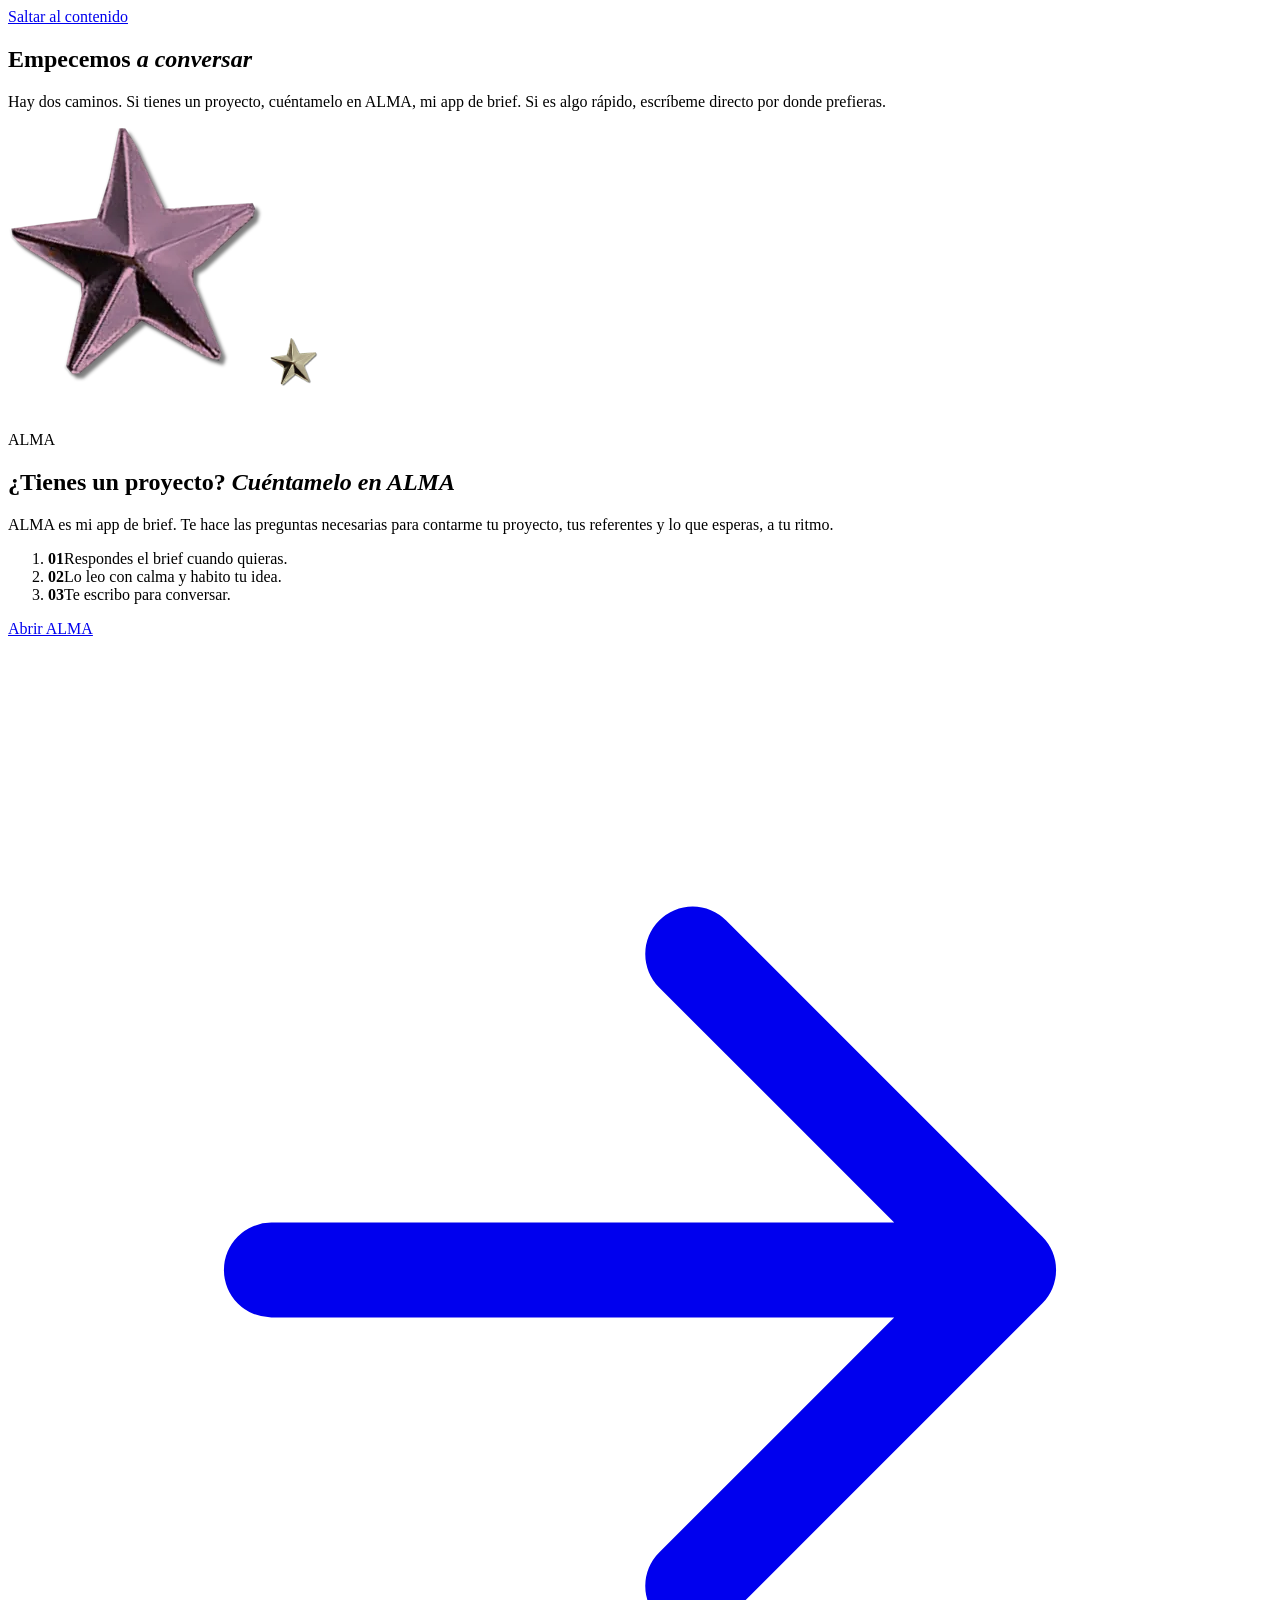
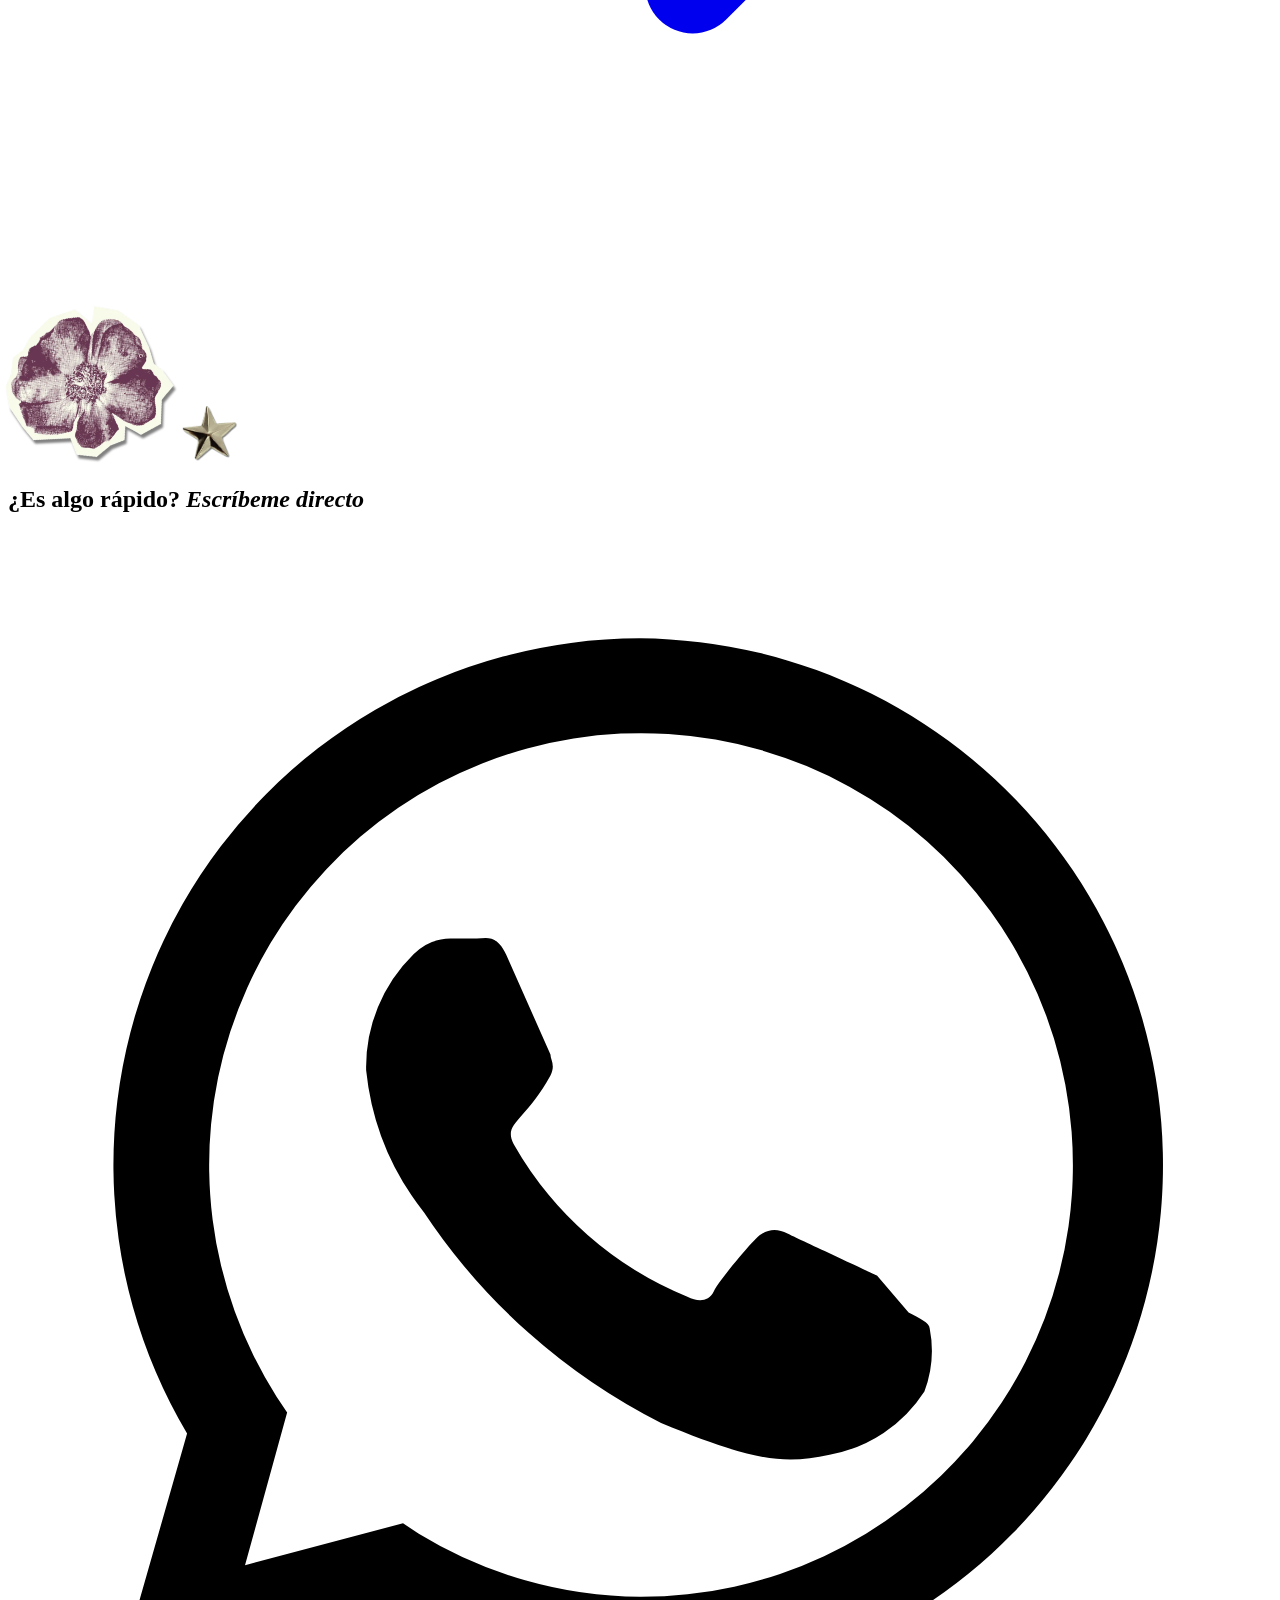
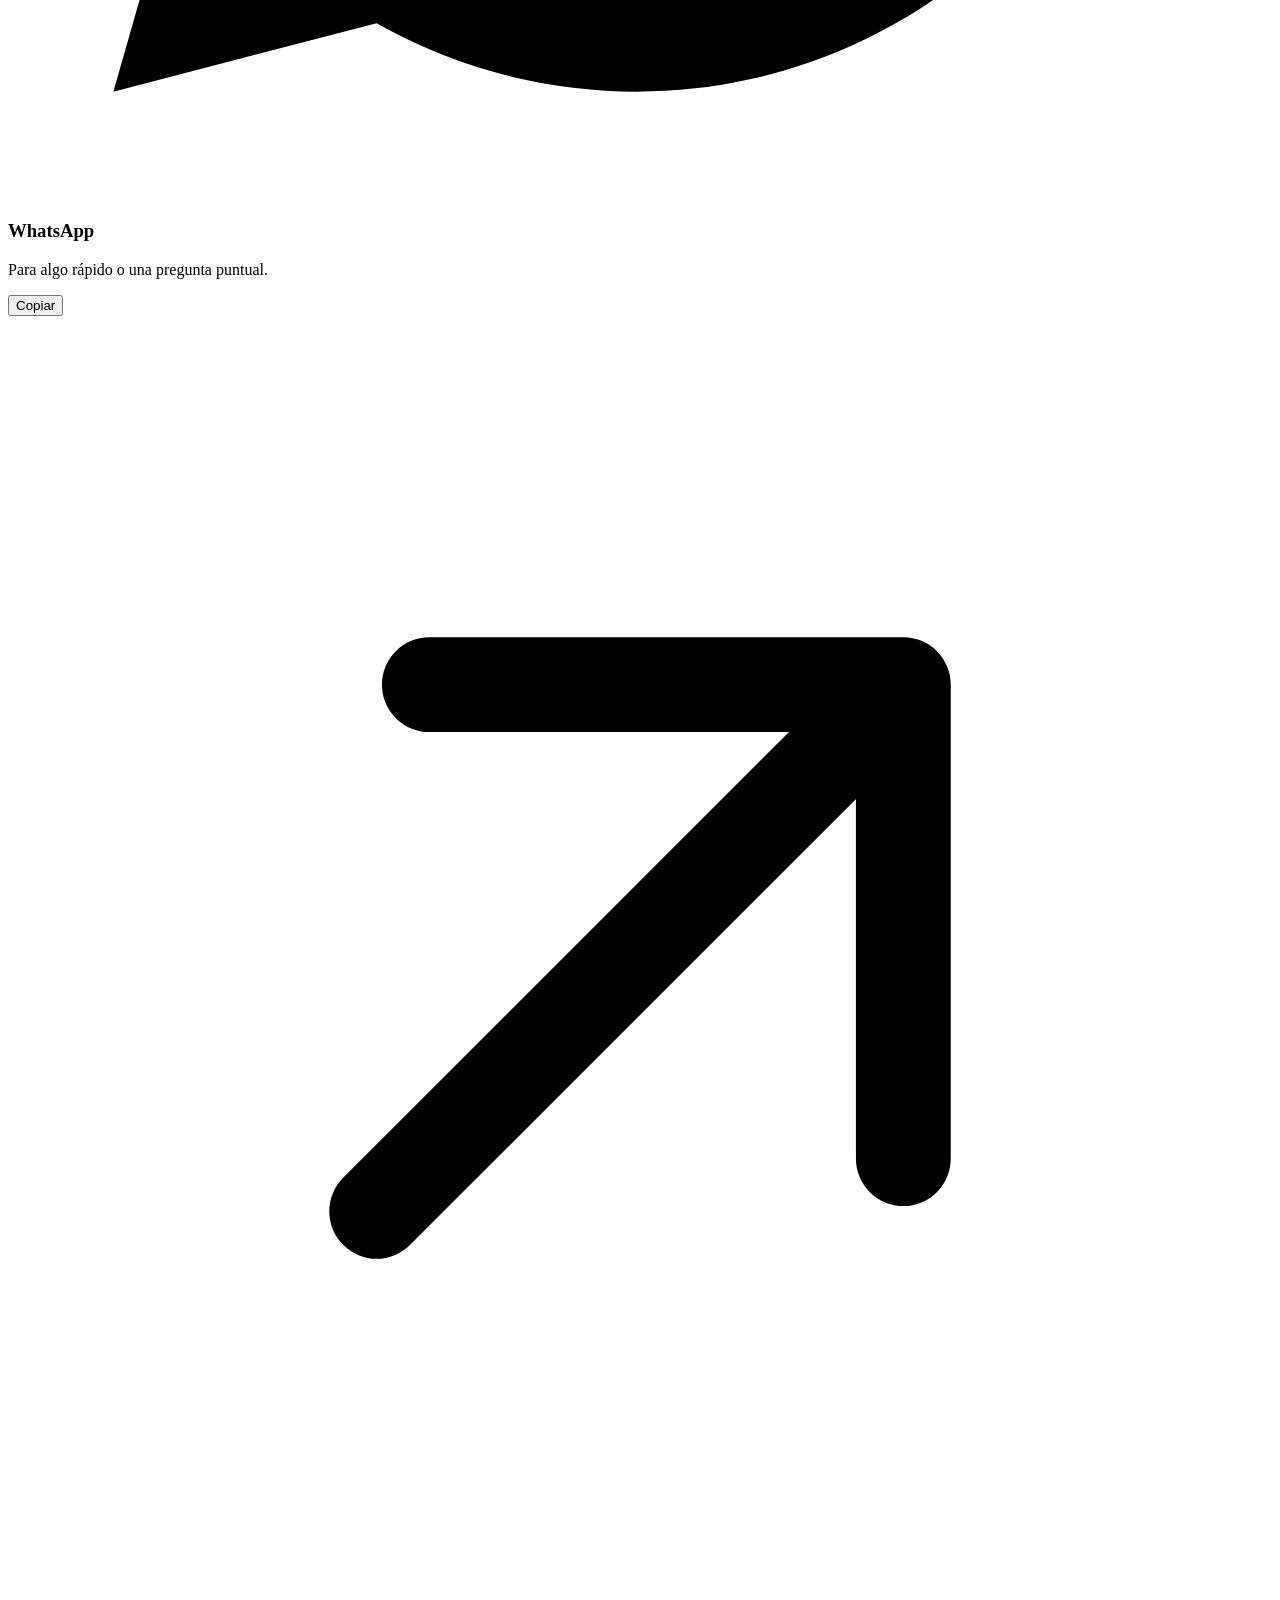
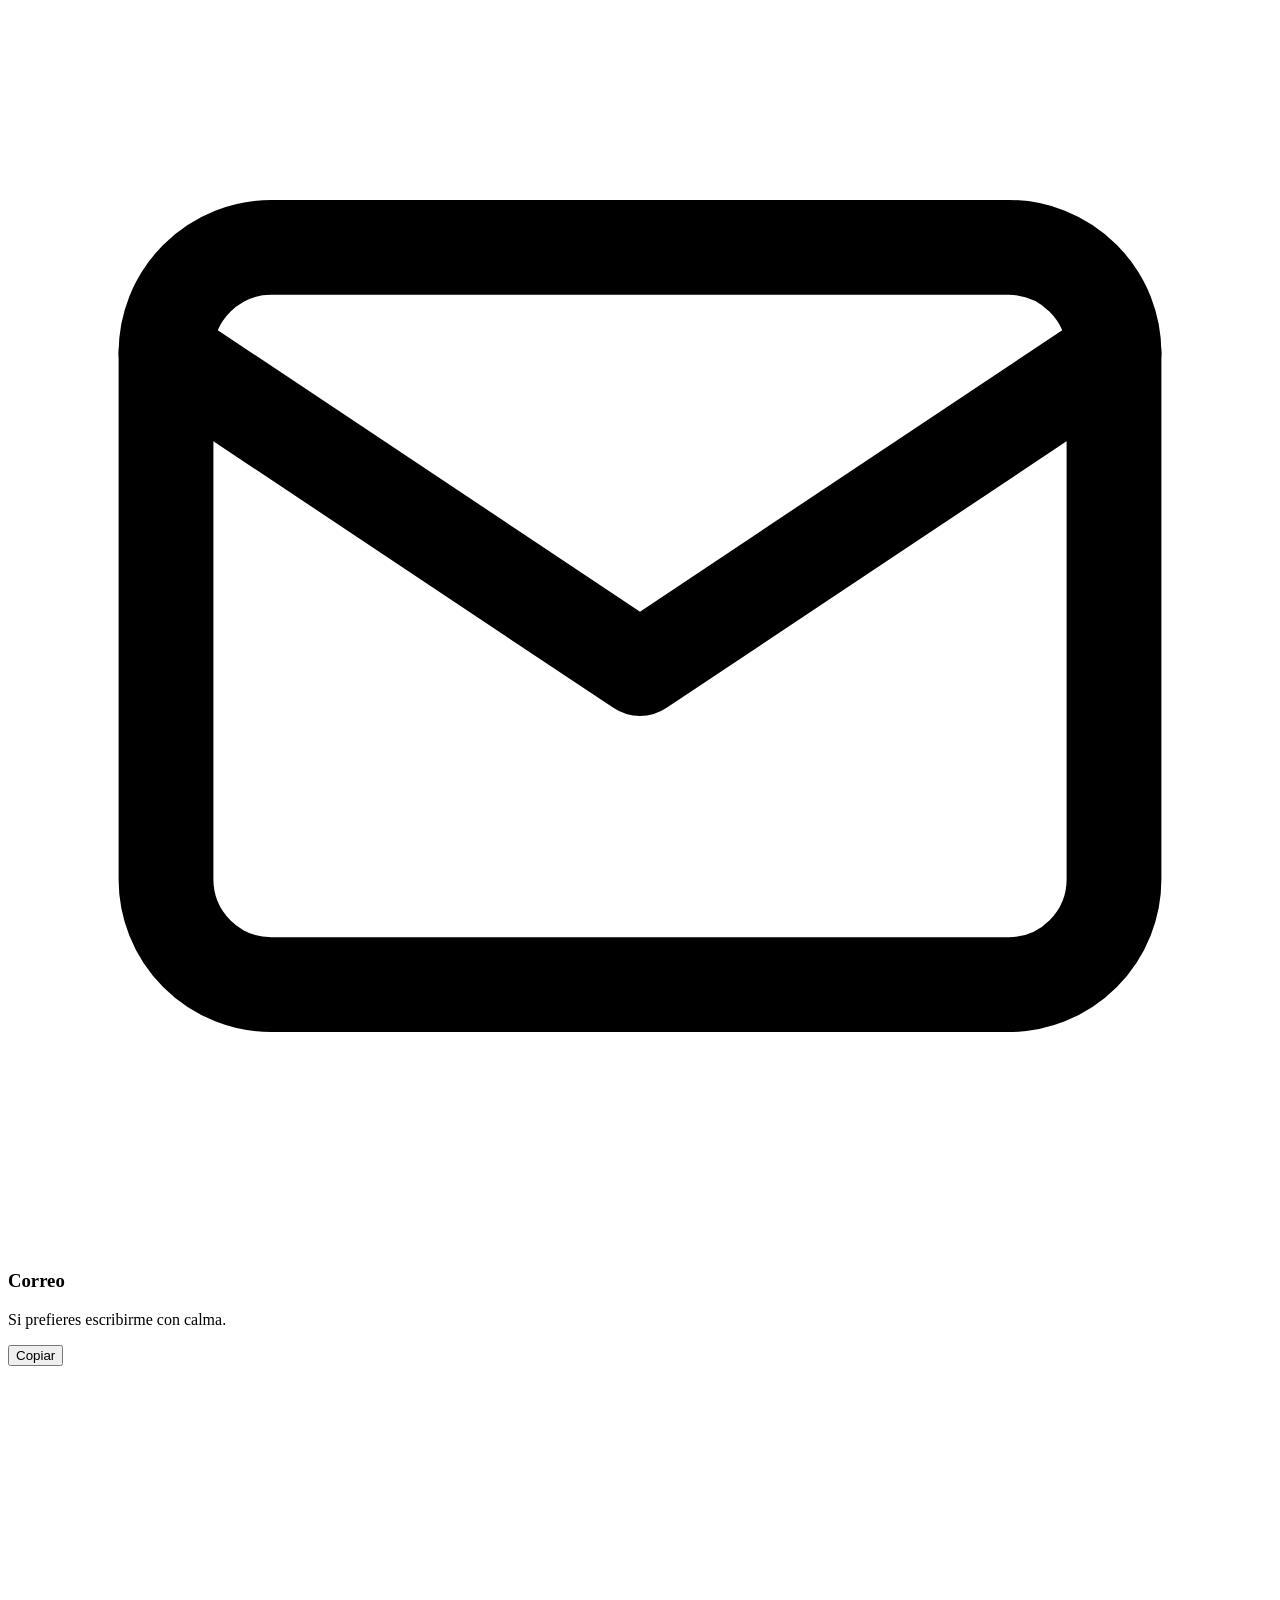
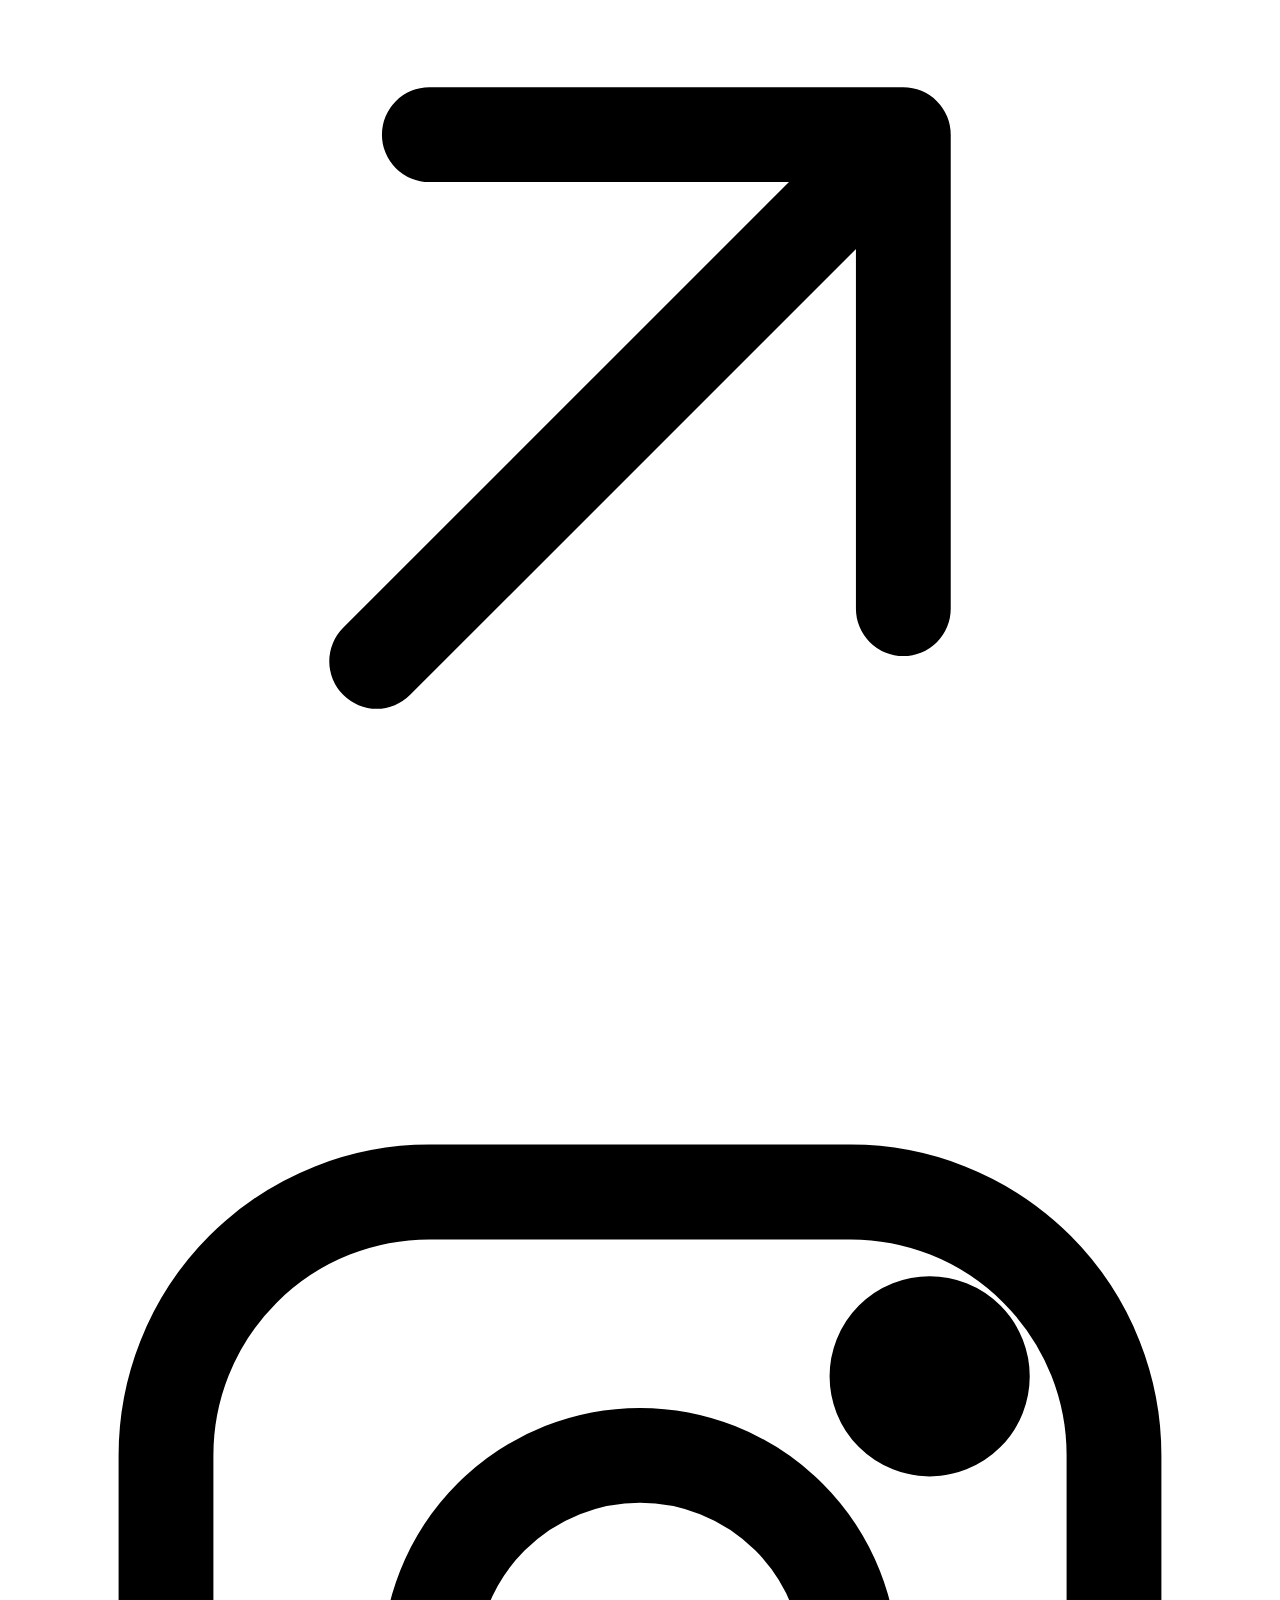
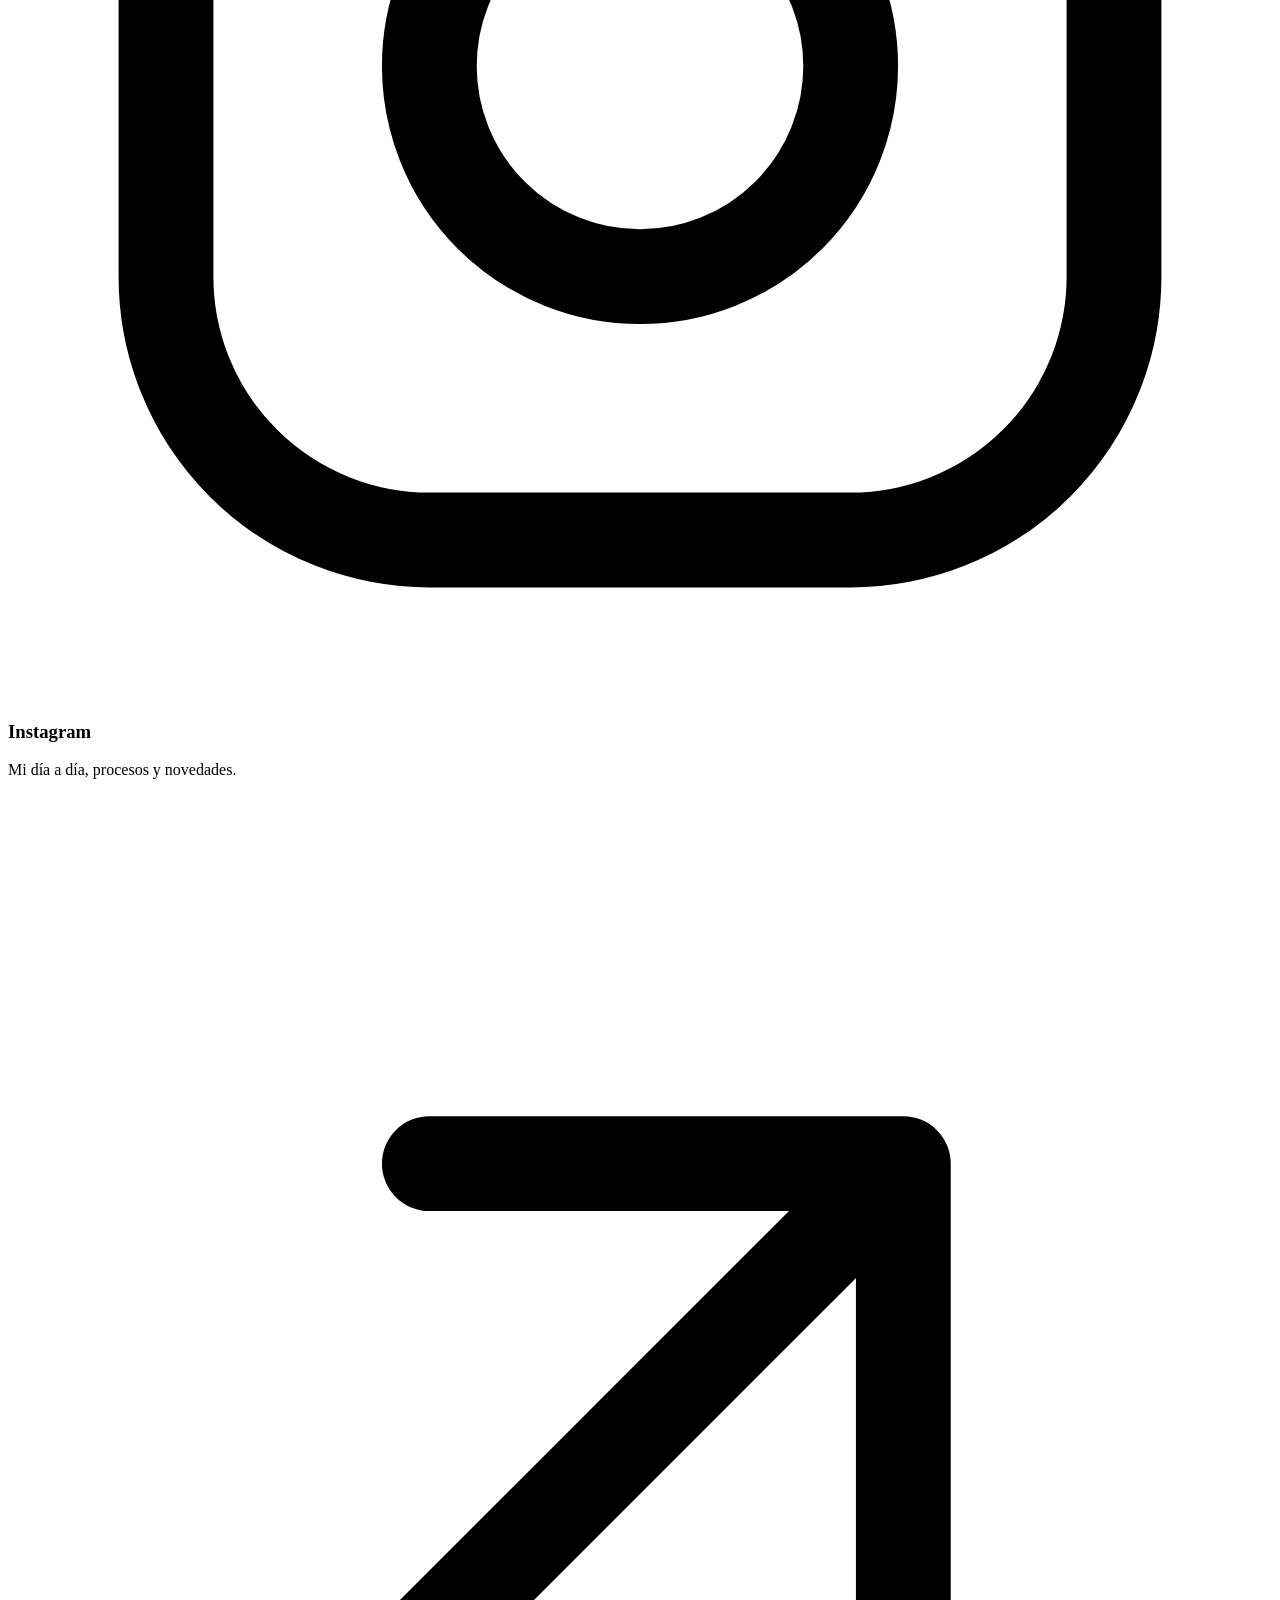
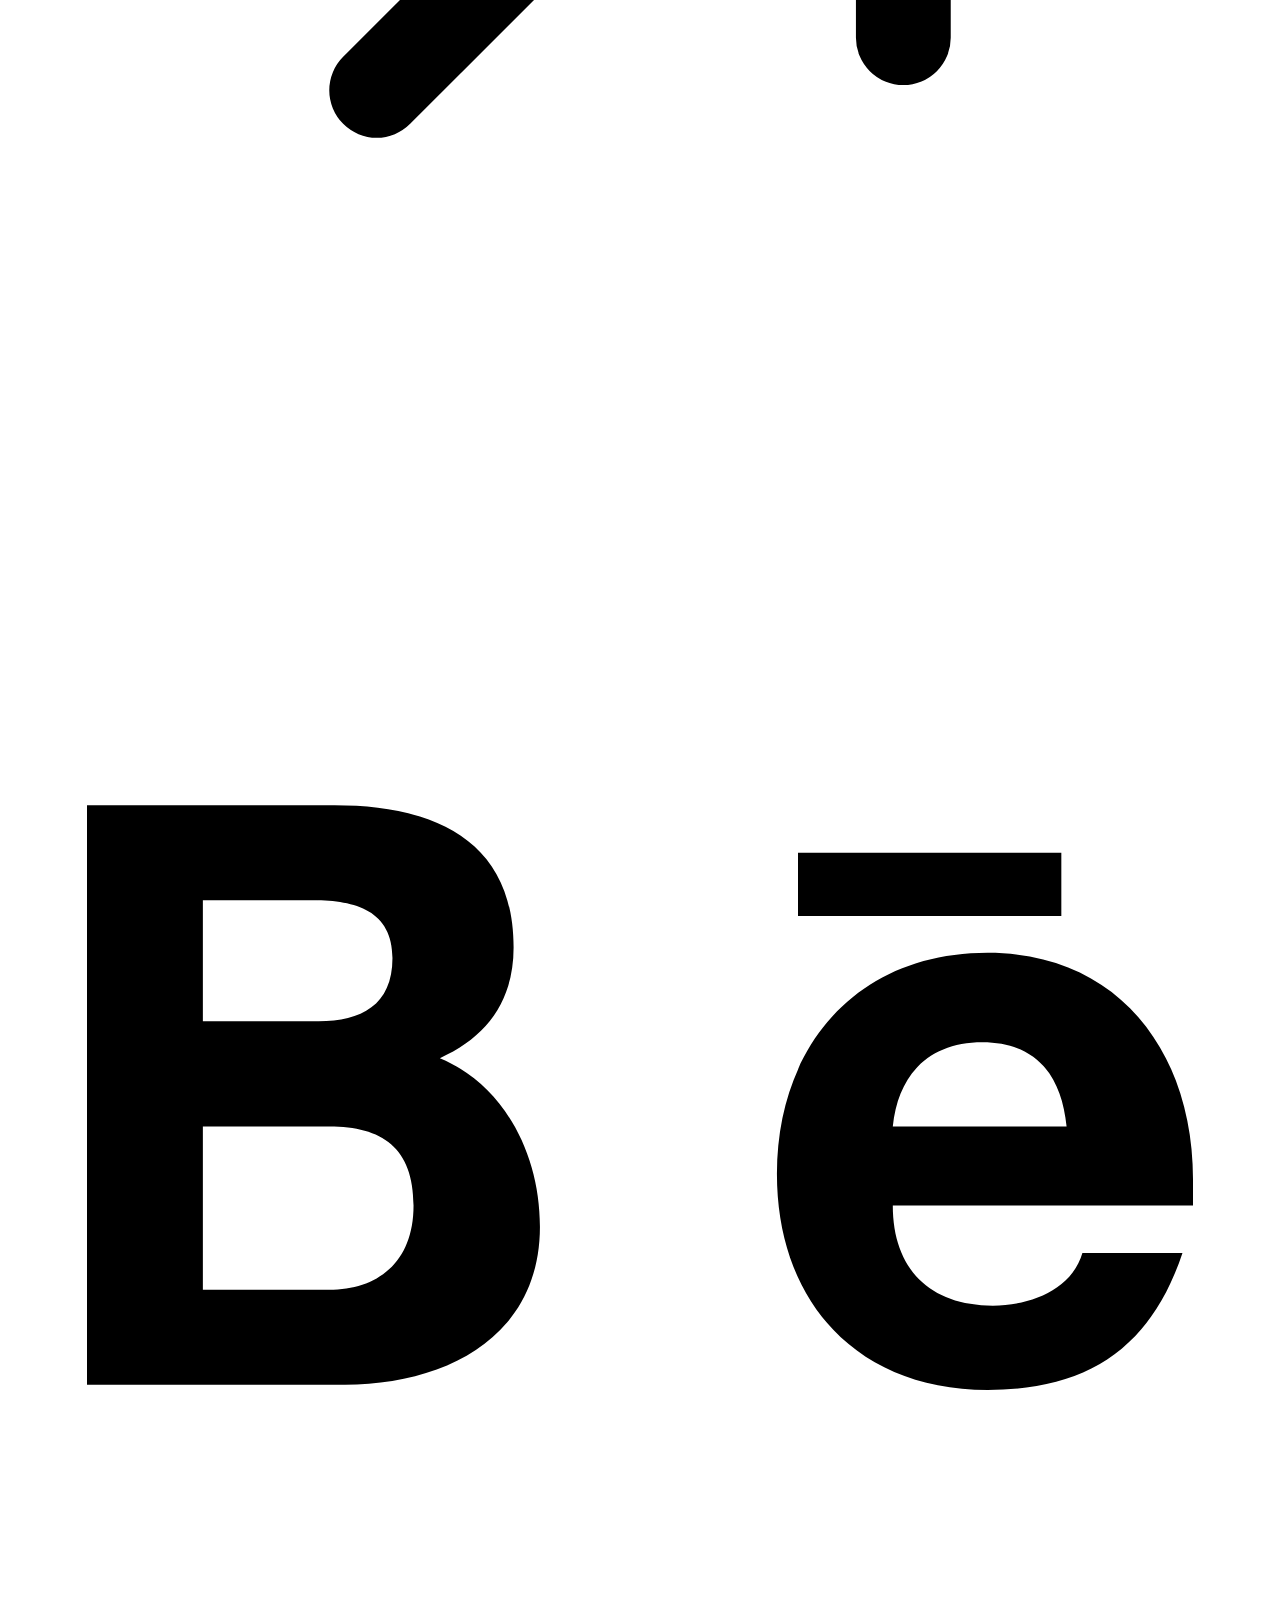
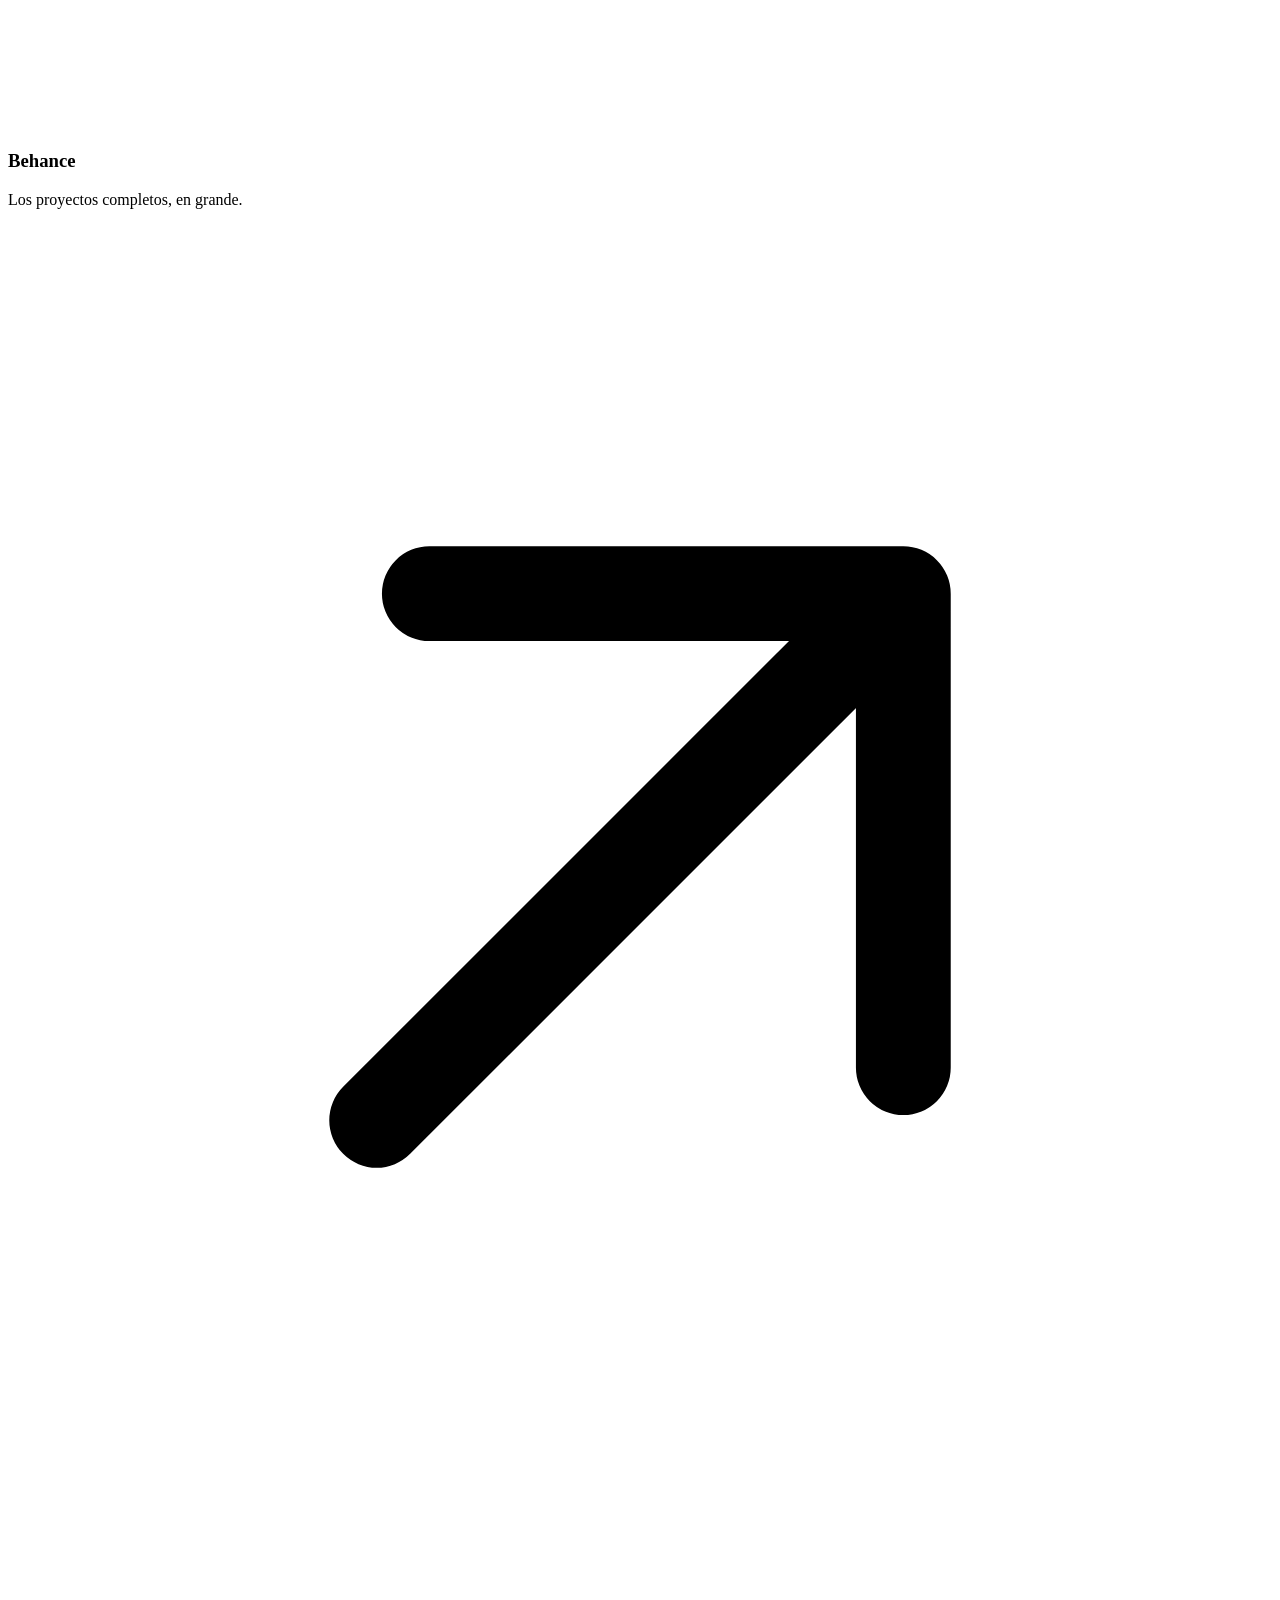
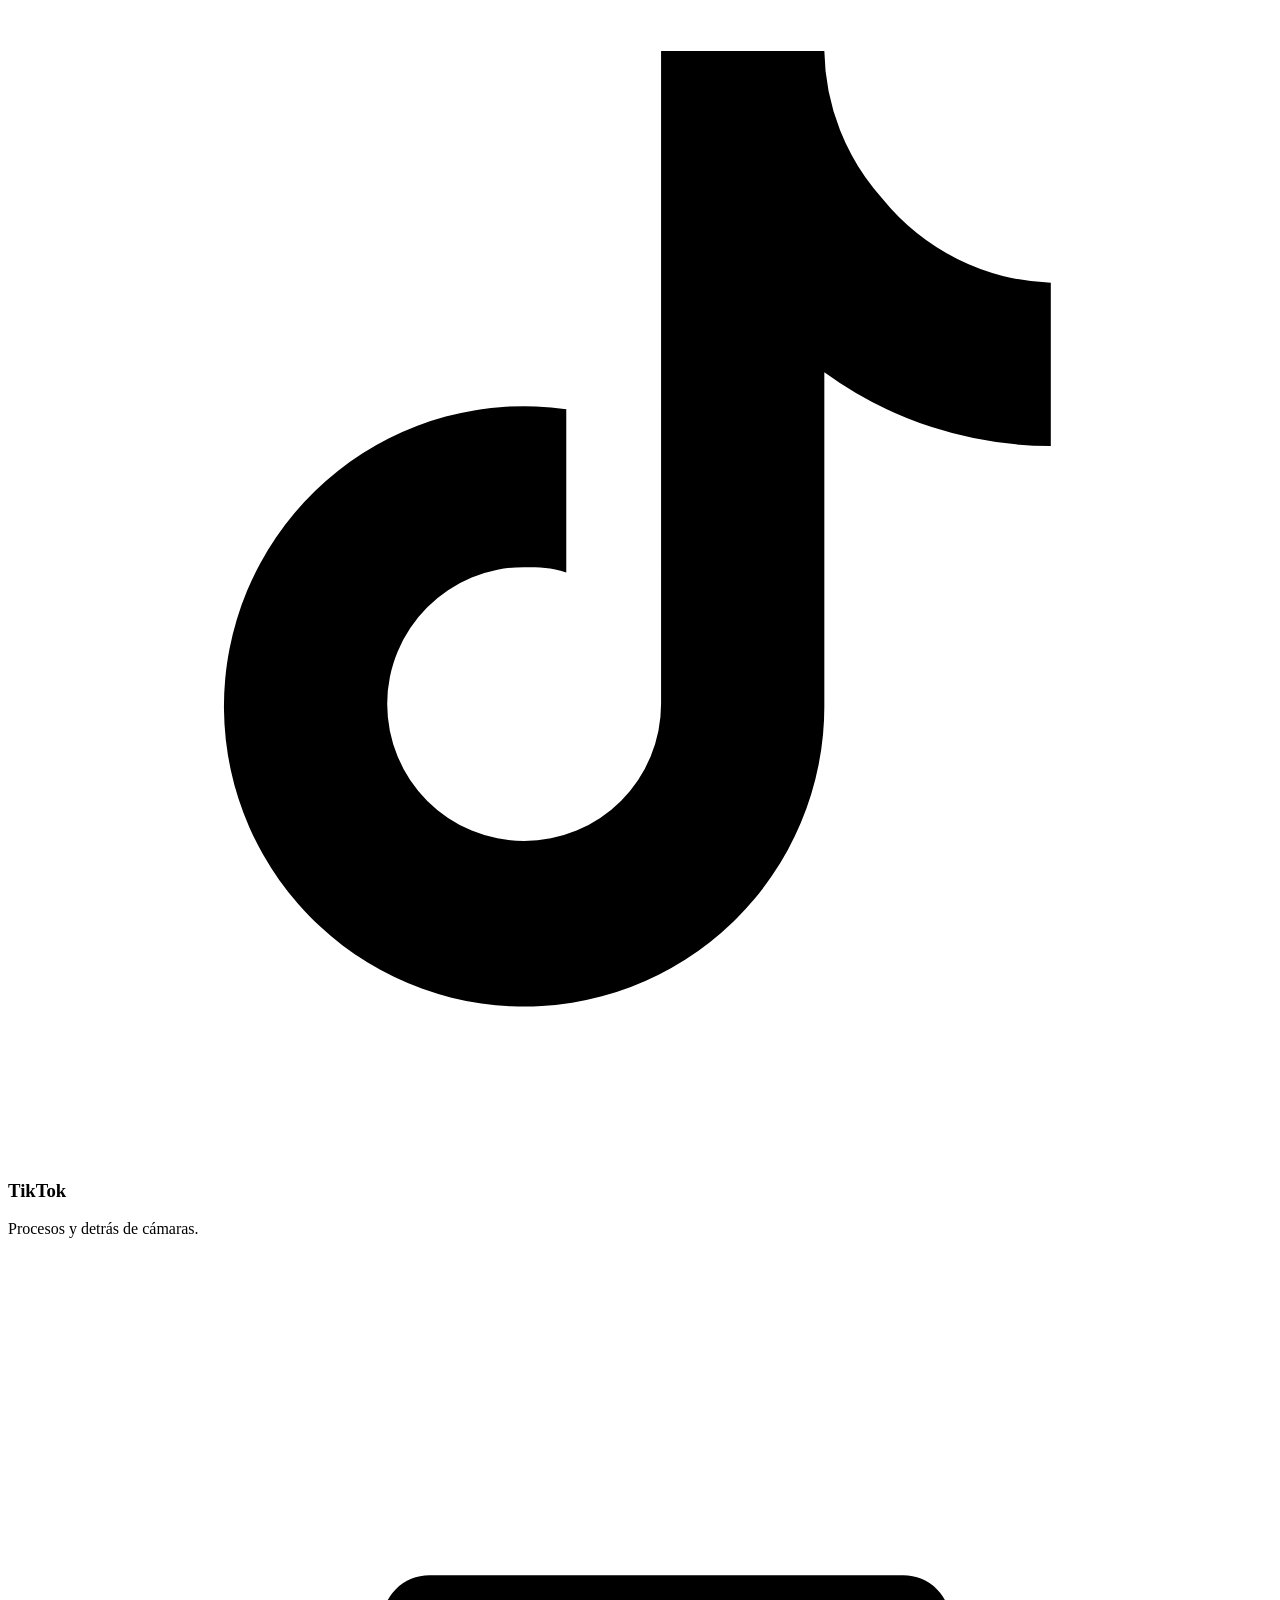
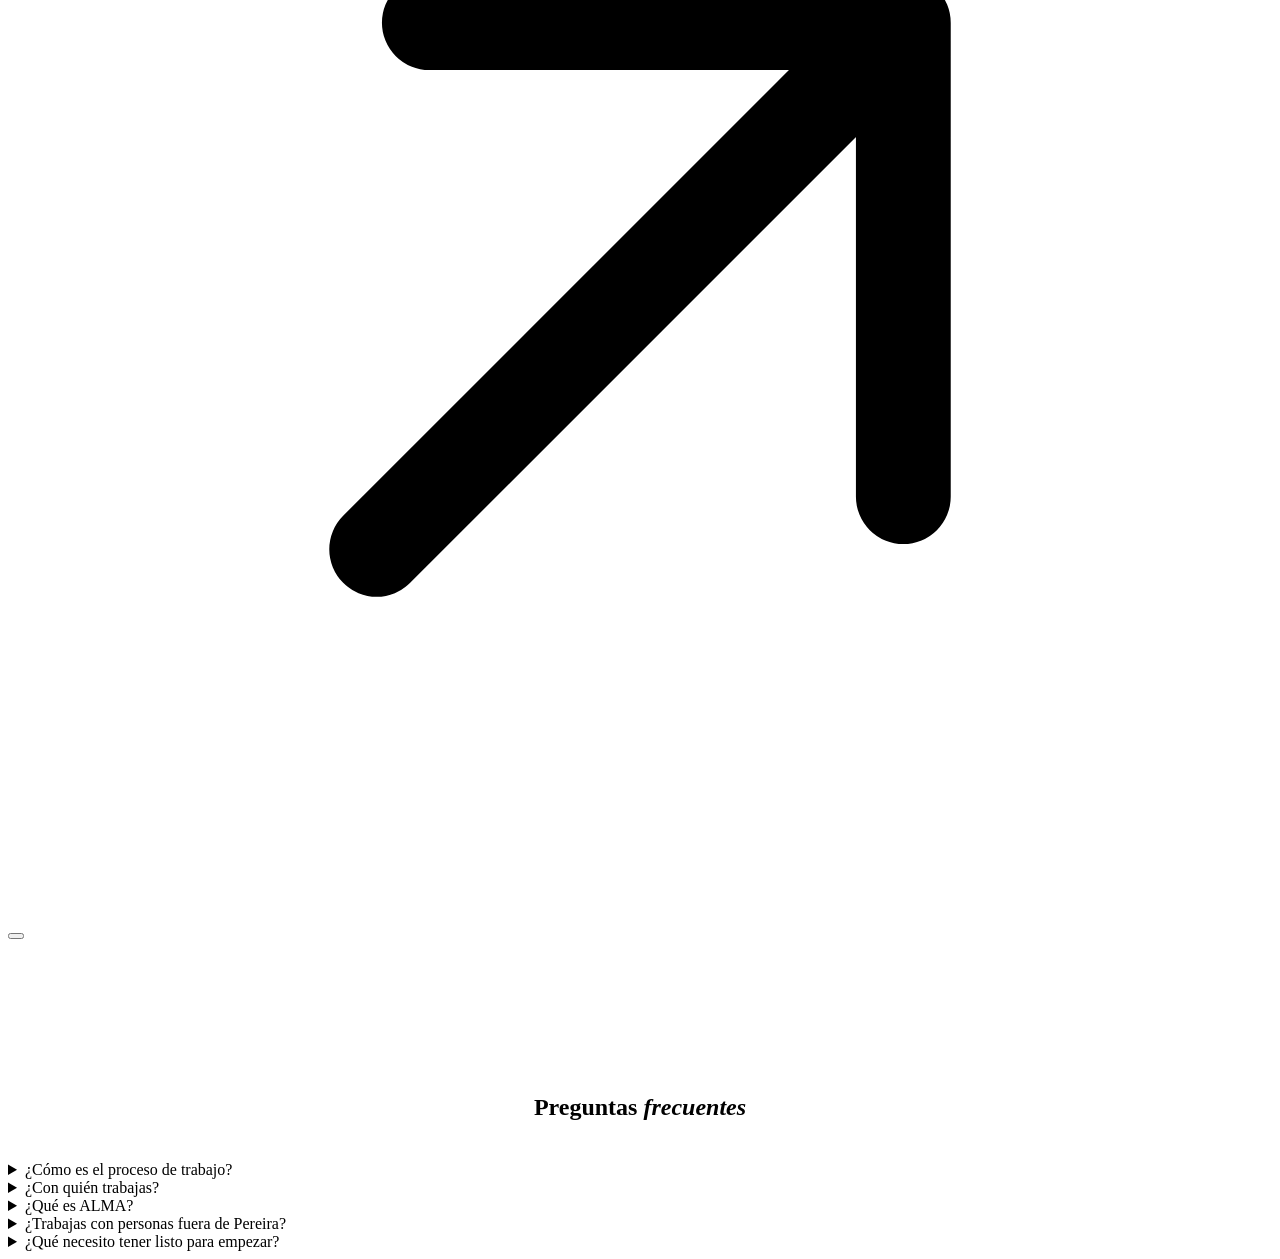
==== commit 2059fd40: "fix: ajuste de la interna "contacto", añadí información de la app" ====
--- a/contacto.html
+++ b/contacto.html
@@ -5,13 +5,30 @@
   <meta name="viewport" content="width=device-width, initial-scale=1">
   <title>Contacto · Alejandra Correa</title>
   <meta name="description" content="Escríbele a Alejandra Correa para tu próximo proyecto de marca, editorial, fotografía o audiovisual.">
+  <meta property="og:type" content="website">
+  <meta property="og:locale" content="es_CO">
+  <meta property="og:site_name" content="Alejandra Correa · Portafolio">
+  <meta property="og:title" content="Contacto · Alejandra Correa">
+  <meta property="og:description" content="Escríbele a Alejandra Correa para tu próximo proyecto de marca, editorial, fotografía o audiovisual.">
+  <meta name="twitter:card" content="summary">
+  <meta name="author" content="Alejandra Correa">
   <meta name="theme-color" content="#683651">
   <link rel="icon" href="assets/estrella-mora.webp">
   <link rel="preload" href="assets/fuentes/dm-serif-display-latin-400-normal.woff2" as="font" type="font/woff2" crossorigin>
-  <link rel="stylesheet" href="css/styles.css">
+  <!-- Framework CSS: Bootstrap 5.3 (solo grilla y utilidades) -->
+  <link rel="stylesheet" href="assets/vendor/bootstrap/bootstrap-grid.min.css">
+  <link rel="stylesheet" href="assets/vendor/bootstrap/bootstrap-utilities.min.css">
+  <!-- Design System: tokens → base → átomos → moléculas → organismos → plantillas -->
+  <link rel="stylesheet" href="css/01-tokens.css">
+  <link rel="stylesheet" href="css/02-base.css">
+  <link rel="stylesheet" href="css/03-atomos.css">
+  <link rel="stylesheet" href="css/04-moleculas.css">
+  <link rel="stylesheet" href="css/05-organismos.css">
+  <link rel="stylesheet" href="css/06-plantillas.css">
 </head>
 <body data-pagina="contacto">
-<main>
+<a class="visually-hidden-focusable saltar" href="#contenido">Saltar al contenido</a>
+<main id="contenido" tabindex="-1">
   <section class="cabecera-pag" style="padding-bottom:40px">
     <div class="contenedor">
       <h1 class="titulo-anim">Empecemos <em>a conversar</em></h1>
@@ -22,8 +39,9 @@
   </section>
 
   <section class="contenedor caminos" style="padding-bottom:120px">
+    <div class="row g-5 align-items-start">
     <!-- Camino 1: ALMA -->
-    <div class="camino-alma" data-anim="subir">
+    <div class="col-12 col-lg-5"><div class="camino-alma" data-anim="subir">
       <div class="camino-alma__sello">ALMA</div>
       <h2>¿Tienes un proyecto? <em>Cuéntamelo en ALMA</em></h2>
       <p>ALMA es mi app de brief. Te hace las preguntas necesarias para contarme tu proyecto, tus referentes y lo que esperas, a tu ritmo.</p>
@@ -35,10 +53,10 @@
       <a class="btn btn--crema" href="#" data-alma>Abrir ALMA <svg viewBox="0 0 24 24" fill="none" stroke="currentColor" stroke-width="1.8" stroke-linecap="round" stroke-linejoin="round"><path d="M5 12h14M13 6l6 6-6 6"/></svg></a>
       <img class="flor" src="assets/flor.webp" alt="" style="right:-30px;bottom:-40px;width:170px;transform:rotate(14deg)">
       <img class="estrella" src="assets/estrella-oro.webp" alt="" style="right:34px;top:30px;width:56px" data-girar=".1">
-    </div>
+    </div></div>
 
     <!-- Camino 2: directo -->
-    <div class="camino-directo" style="position:relative">
+    <div class="col-12 col-lg-7"><div class="camino-directo" style="position:relative">
       <h2 class="camino-directo__titulo titulo-anim">¿Es algo rápido? <em>Escríbeme directo</em></h2>
       <div class="postales">
         <article class="postal" data-anim="caer" style="--r:-1.5deg;--d:0.00s">
@@ -78,8 +96,9 @@
         </article>
       </div>
       <button class="estrella-oculta" data-id="contacto" data-color="mora" style="right:-10px;bottom:-40px"></button>
-    </div>
-  </section>
+    </div></div>
+  </div>
+    </section>
 
   <!-- ================= FAQ ================= -->
   <section class="seccion" style="padding-top:20px">
@@ -97,7 +116,24 @@
     </div>
   </section>
 </main>
+<!-- Datos y núcleo -->
 <script src="js/datos.js"></script>
-<script src="js/main.js"></script>
+<script src="js/nucleo.js"></script>
+<!-- Átomos, base y moléculas -->
+<script src="js/atomos/medio.js"></script>
+<script src="js/base/animaciones.js"></script>
+<script src="js/moleculas/lupa.js"></script>
+<script src="js/moleculas/arrastrable.js"></script>
+<script src="js/moleculas/tarjeta-proyecto.js"></script>
+<!-- Organismos -->
+<script src="js/organismos/estrellas.js"></script>
+<script src="js/organismos/estructura.js"></script>
+<script src="js/organismos/navegacion.js"></script>
+<script src="js/organismos/transiciones.js"></script>
+<script src="js/organismos/cursor.js"></script>
+<script src="js/organismos/alma.js"></script>
+<!-- Página -->
+<script src="js/paginas/contacto.js"></script>
+<script src="js/app.js"></script>
 </body>
 </html>
